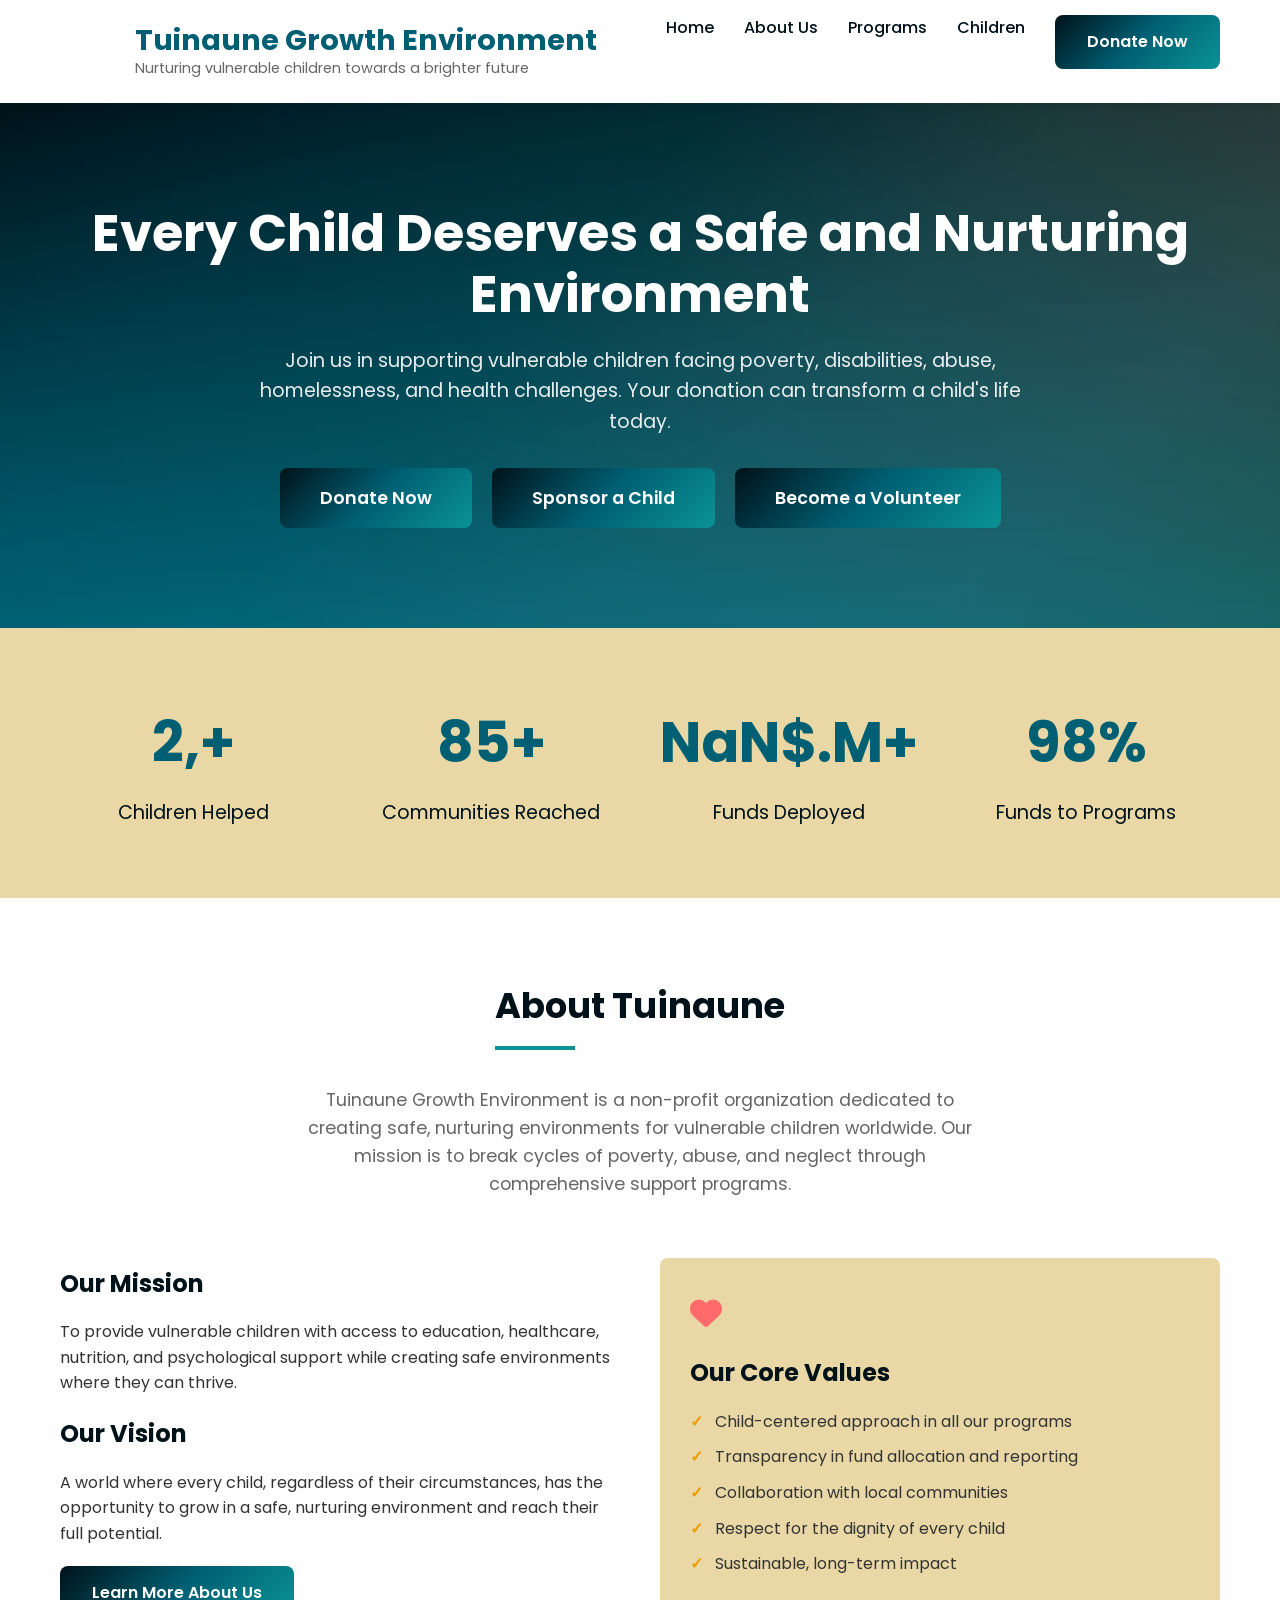
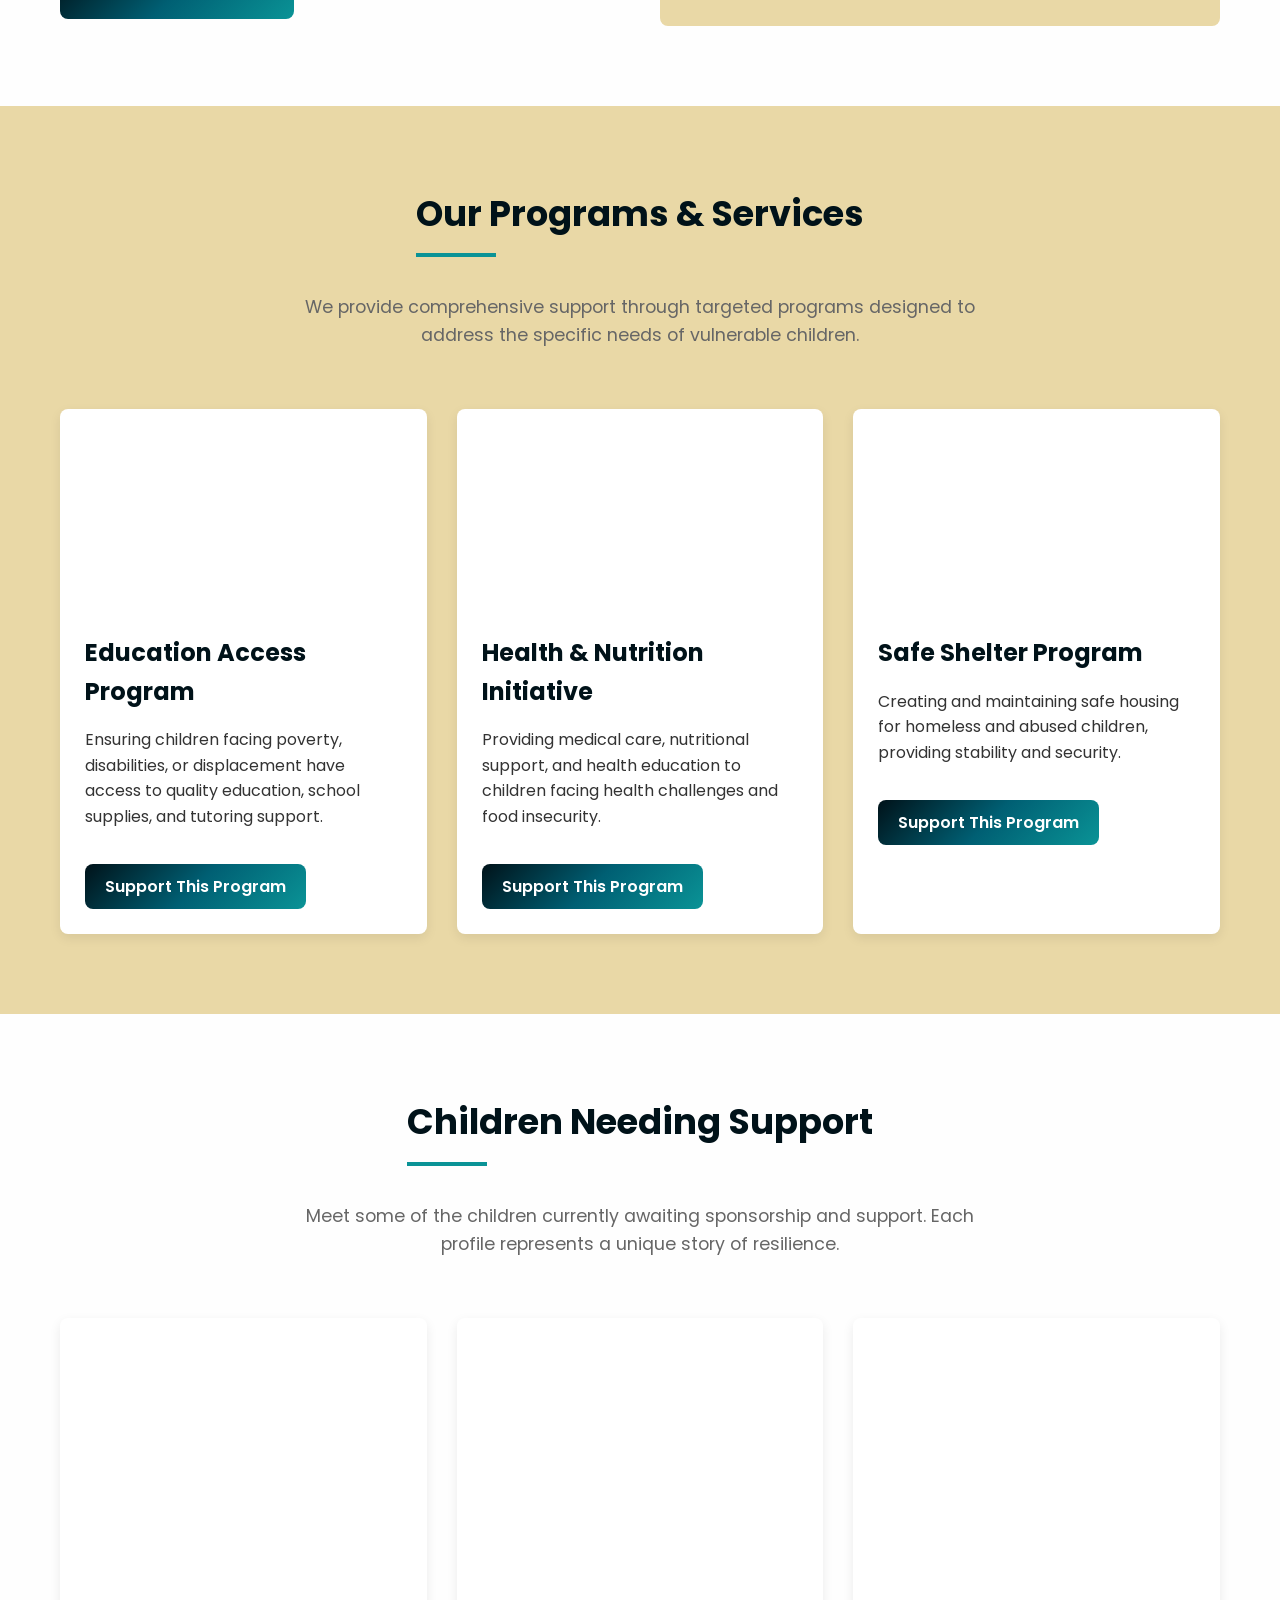
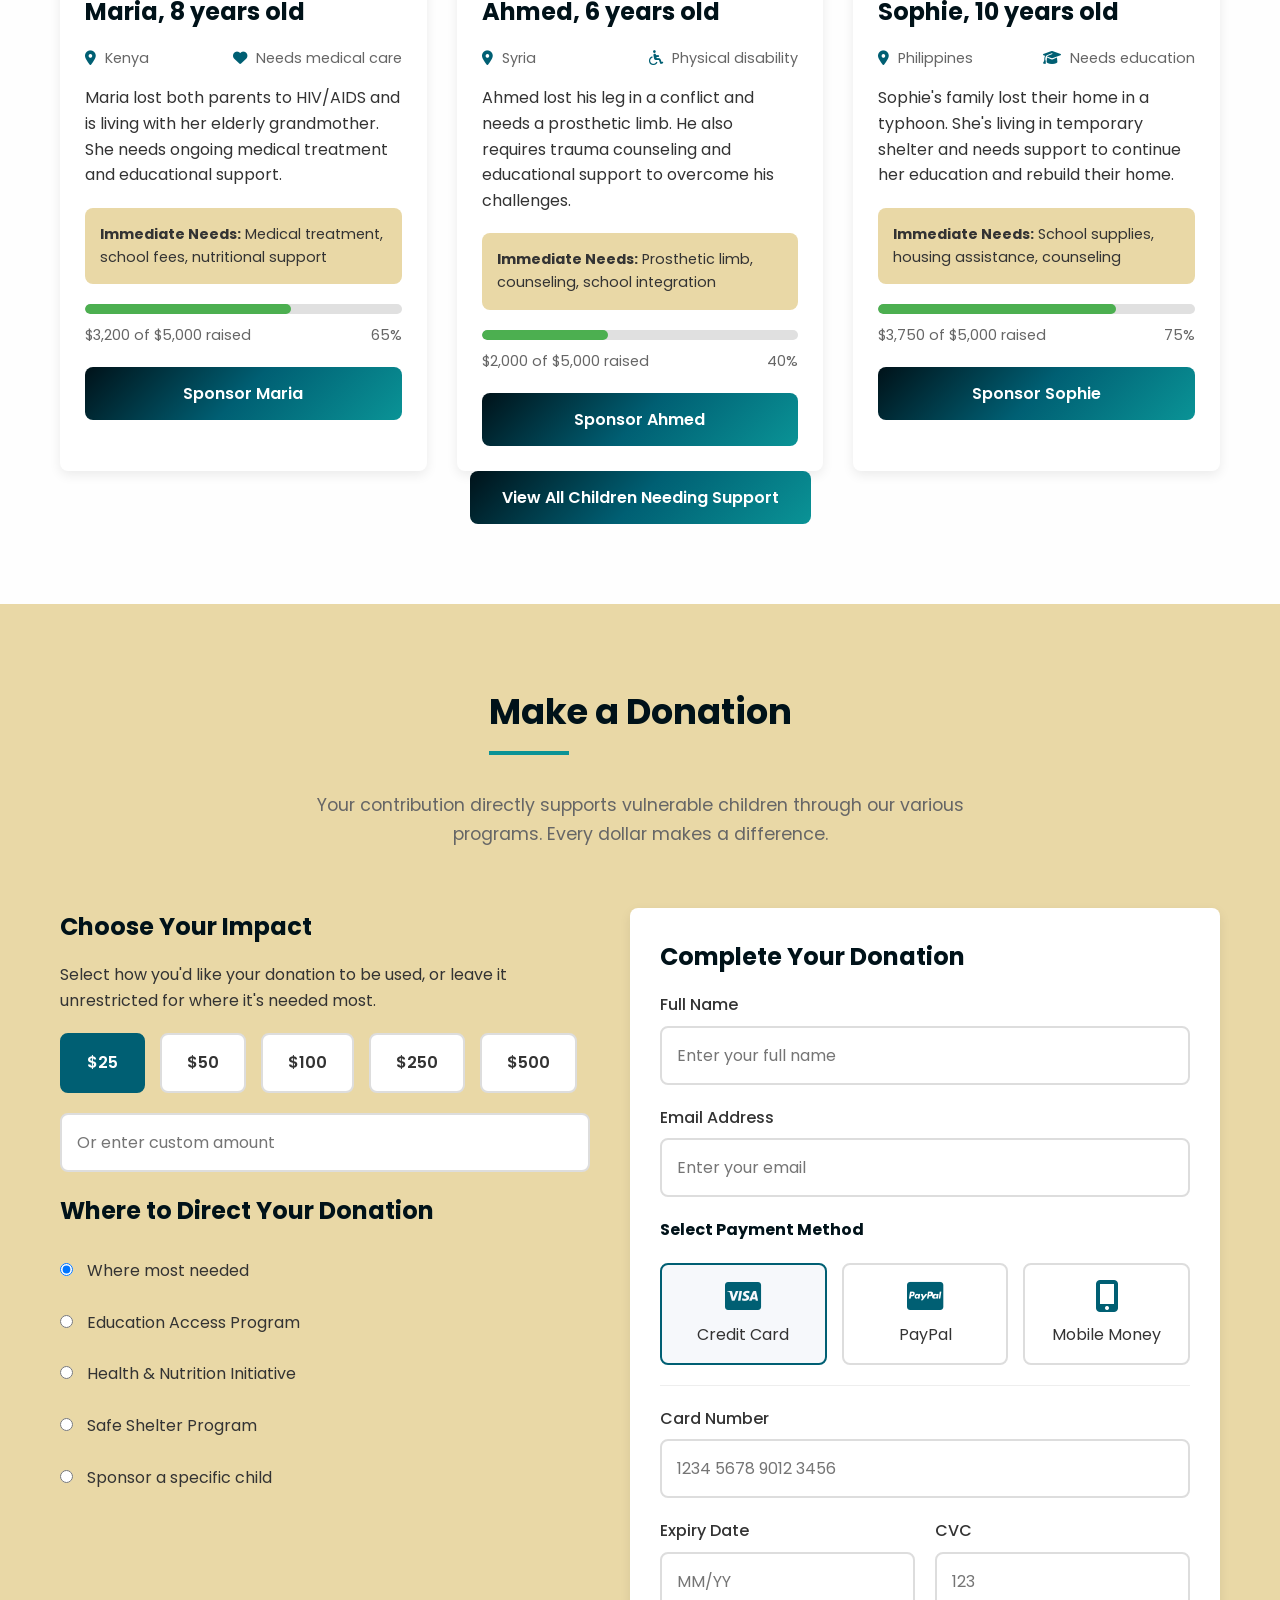
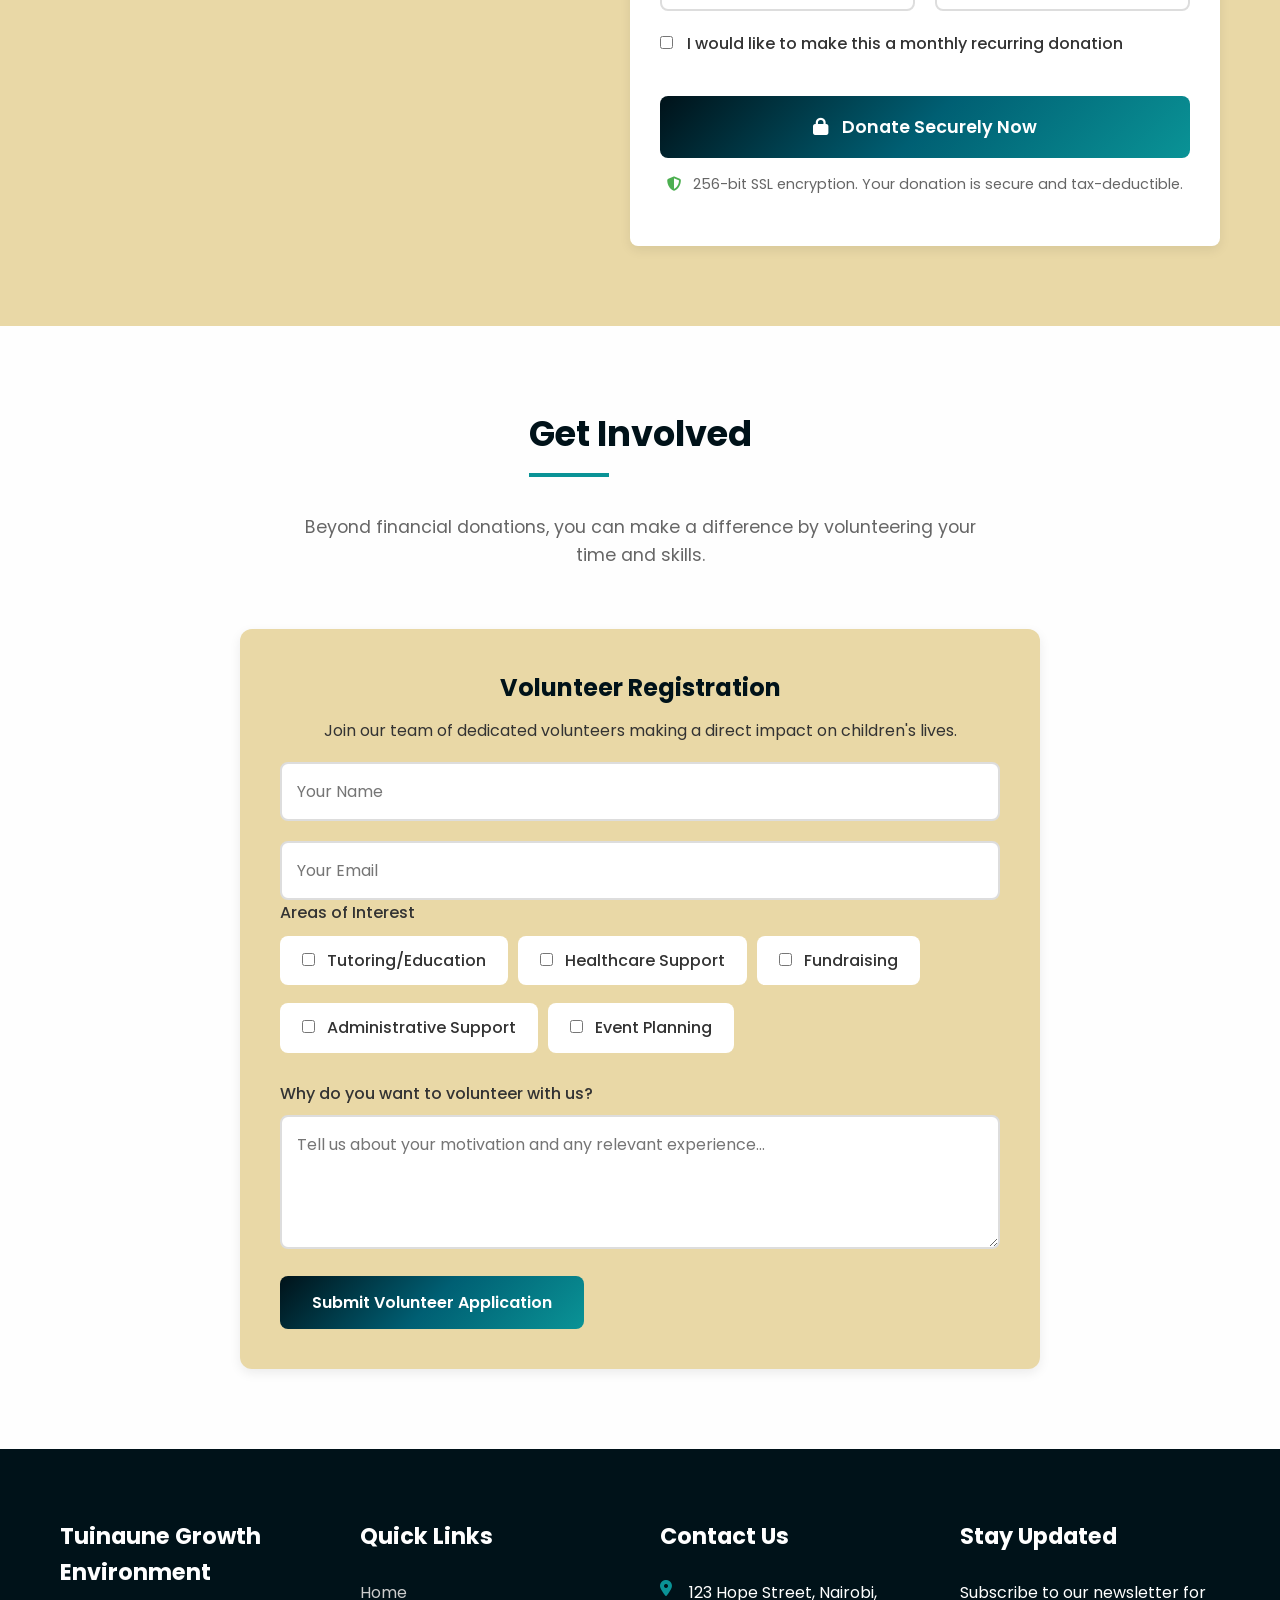
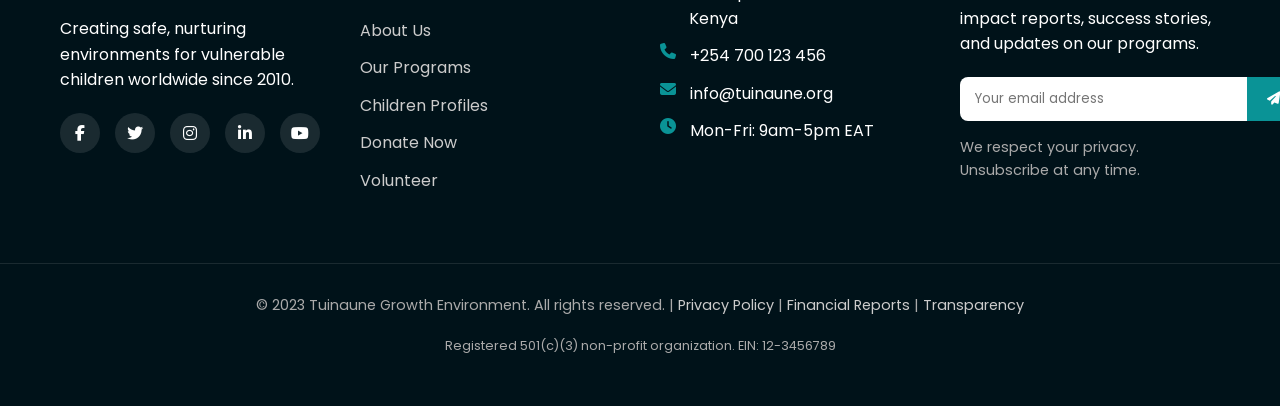
==== mother.html @ 491eb866 "initial commit" ====
<!DOCTYPE html>
<html lang="en">
<head>
    <meta charset="UTF-8">
    <meta name="viewport" content="width=device-width, initial-scale=1.0">
    <title>Tuinaune Growth Environment - Support Vulnerable Children</title>
    <link rel="stylesheet" href="https://cdnjs.cloudflare.com/ajax/libs/font-awesome/6.4.0/css/all.min.css">
    <link href="https://fonts.googleapis.com/css2?family=Poppins:wght@300;400;500;600;700&family=Comic+Neue:wght@400;700&display=swap" rel="stylesheet">
    <link rel="stylesheet" href="styles.css">
    <link rel="icon" type="image/x-icon" href="favicon.ico">
</head>
<body>
    <!-- Header -->
    <header>
        <div class="container header-container">
            <div class="logo">
                <div class="logo-img">
                    <i class="fas fa-hands-helping"></i>
                </div>
                <div class="logo-text">
                    <h1>Tuinaune Growth Environment</h1>
                    <p>Nurturing vulnerable children towards a brighter future</p>
                </div>
            </div>
            
            <button class="mobile-menu-btn" id="mobileMenuBtn" aria-label="Toggle navigation menu">
                <i class="fas fa-bars"></i>
            </button>
            
            <nav>
                <ul id="mainMenu">
                    <li><a href="#home">Home</a></li>
                    <li><a href="#about">About Us</a></li>
                    <li><a href="#programs">Programs</a></li>
                    <li><a href="#children">Children</a></li>
                    <li><a href="#donate" class="btn btn-secondary">Donate Now</a></li>
                </ul>
            </nav>
        </div>
    </header>

    <!-- Hero Section -->
    <section class="hero" id="home">
        <div class="container">
            <h1>Every Child Deserves a Safe and Nurturing Environment</h1>
            <p>Join us in supporting vulnerable children facing poverty, disabilities, abuse, homelessness, and health challenges. Your donation can transform a child's life today.</p>
            <div class="hero-btns">
                <a href="#donate" class="btn btn-secondary">Donate Now</a>
                <a href="#children" class="btn">Sponsor a Child</a>
                <a href="#volunteer" class="btn btn-accent">Become a Volunteer</a>
            </div>
        </div>
    </section>

    <!-- Stats Section -->
    <section class="stats">
        <div class="container stats-container">
            <div class="stat-item">
                <div class="stat-number">2,500+</div>
                <div class="stat-text">Children Helped</div>
            </div>
            <div class="stat-item">
                <div class="stat-number">85+</div>
                <div class="stat-text">Communities Reached</div>
            </div>
            <div class="stat-item">
                <div class="stat-number">$3.2M+</div>
                <div class="stat-text">Funds Deployed</div>
            </div>
            <div class="stat-item">
                <div class="stat-number">98%</div>
                <div class="stat-text">Funds to Programs</div>
            </div>
        </div>
    </section>

    <!-- About Us -->
    <section class="section" id="about">
        <div class="container">
            <div class="section-title">
                <h2>About Tuinaune</h2>
                <p>Tuinaune Growth Environment is a non-profit organization dedicated to creating safe, nurturing environments for vulnerable children worldwide. Our mission is to break cycles of poverty, abuse, and neglect through comprehensive support programs.</p>
            </div>
            
            <div class="about-content">
                <div class="about-text">
                    <h3>Our Mission</h3>
                    <p>To provide vulnerable children with access to education, healthcare, nutrition, and psychological support while creating safe environments where they can thrive.</p>
                    
                    <h3>Our Vision</h3>
                    <p>A world where every child, regardless of their circumstances, has the opportunity to grow in a safe, nurturing environment and reach their full potential.</p>
                    
                    <a href="about.html" class="btn">Learn More About Us</a>
                </div>
                
                <div class="about-values">
                    <div class="values-card">
                        <div class="child-icon">
                            <i class="fas fa-heart heart"></i>
                        </div>
                        <h3>Our Core Values</h3>
                        <ul>
                            <li>Child-centered approach in all our programs</li>
                            <li>Transparency in fund allocation and reporting</li>
                            <li>Collaboration with local communities</li>
                            <li>Respect for the dignity of every child</li>
                            <li>Sustainable, long-term impact</li>
                        </ul>
                    </div>
                </div>
            </div>
        </div>
    </section>

    <!-- Programs Section -->
    <section class="section" id="programs">
        <div class="container">
            <div class="section-title">
                <h2>Our Programs & Services</h2>
                <p>We provide comprehensive support through targeted programs designed to address the specific needs of vulnerable children.</p>
            </div>
            
            <div class="programs-grid">
                <div class="program-card">
                    <div class="program-img program-education"></div>
                    <div class="program-content">
                        <h3>Education Access Program</h3>
                        <p>Ensuring children facing poverty, disabilities, or displacement have access to quality education, school supplies, and tutoring support.</p>
                        <a href="programs.html#education" class="btn program-btn">Support This Program</a>
                    </div>
                </div>
                
                <div class="program-card">
                    <div class="program-img program-health"></div>
                    <div class="program-content">
                        <h3>Health & Nutrition Initiative</h3>
                        <p>Providing medical care, nutritional support, and health education to children facing health challenges and food insecurity.</p>
                        <a href="programs.html#health" class="btn program-btn">Support This Program</a>
                    </div>
                </div>
                
                <div class="program-card">
                    <div class="program-img program-shelter"></div>
                    <div class="program-content">
                        <h3>Safe Shelter Program</h3>
                        <p>Creating and maintaining safe housing for homeless and abused children, providing stability and security.</p>
                        <a href="programs.html#shelter" class="btn program-btn">Support This Program</a>
                    </div>
                </div>
            </div>
        </div>
    </section>

    <!-- Children Profiles -->
    <section class="section" id="children">
        <div class="container">
            <div class="section-title">
                <h2>Children Needing Support</h2>
                <p>Meet some of the children currently awaiting sponsorship and support. Each profile represents a unique story of resilience.</p>
            </div>
            
            <div class="profiles-container">
                <div class="profile-card">
                    <div class="profile-img profile-maria"></div>
                    <div class="profile-content">
                        <h3>Maria, 8 years old</h3>
                        <div class="profile-meta">
                            <span><i class="fas fa-map-marker-alt"></i> Kenya</span>
                            <span><i class="fas fa-heart"></i> Needs medical care</span>
                        </div>
                        <p>Maria lost both parents to HIV/AIDS and is living with her elderly grandmother. She needs ongoing medical treatment and educational support.</p>
                        
                        <div class="profile-needs">
                            <strong>Immediate Needs:</strong> Medical treatment, school fees, nutritional support
                        </div>
                        
                        <div class="progress-bar">
                            <div class="progress" style="width: 65%;"></div>
                        </div>
                        <div class="progress-info">
                            <span>$3,200 of $5,000 raised</span>
                            <span>65%</span>
                        </div>
                        
                        <button class="btn sponsor-btn" data-child="Maria">Sponsor Maria</button>
                    </div>
                </div>
                
                <div class="profile-card">
                    <div class="profile-img profile-ahmed"></div>
                    <div class="profile-content">
                        <h3>Ahmed, 6 years old</h3>
                        <div class="profile-meta">
                            <span><i class="fas fa-map-marker-alt"></i> Syria</span>
                            <span><i class="fas fa-wheelchair"></i> Physical disability</span>
                        </div>
                        <p>Ahmed lost his leg in a conflict and needs a prosthetic limb. He also requires trauma counseling and educational support to overcome his challenges.</p>
                        
                        <div class="profile-needs">
                            <strong>Immediate Needs:</strong> Prosthetic limb, counseling, school integration
                        </div>
                        
                        <div class="progress-bar">
                            <div class="progress" style="width: 40%;"></div>
                        </div>
                        <div class="progress-info">
                            <span>$2,000 of $5,000 raised</span>
                            <span>40%</span>
                        </div>
                        
                        <button class="btn sponsor-btn" data-child="Ahmed">Sponsor Ahmed</button>
                    </div>
                </div>
                
                <div class="profile-card">
                    <div class="profile-img profile-sophie"></div>
                    <div class="profile-content">
                        <h3>Sophie, 10 years old</h3>
                        <div class="profile-meta">
                            <span><i class="fas fa-map-marker-alt"></i> Philippines</span>
                            <span><i class="fas fa-graduation-cap"></i> Needs education</span>
                        </div>
                        <p>Sophie's family lost their home in a typhoon. She's living in temporary shelter and needs support to continue her education and rebuild their home.</p>
                        
                        <div class="profile-needs">
                            <strong>Immediate Needs:</strong> School supplies, housing assistance, counseling
                        </div>
                        
                        <div class="progress-bar">
                            <div class="progress" style="width: 75%;"></div>
                        </div>
                        <div class="progress-info">
                            <span>$3,750 of $5,000 raised</span>
                            <span>75%</span>
                        </div>
                        
                        <button class="btn sponsor-btn" data-child="Sophie">Sponsor Sophie</button>
                    </div>
                </div>
            </div>
            
            <div class="text-center">
                <a href="children.html" class="btn btn-secondary">View All Children Needing Support</a>
            </div>
        </div>
    </section>

    <!-- Donation Section -->
    <section class="section donation-section" id="donate">
        <div class="container">
            <div class="section-title">
                <h2>Make a Donation</h2>
                <p>Your contribution directly supports vulnerable children through our various programs. Every dollar makes a difference.</p>
            </div>
            
            <div class="donation-container">
                <div class="donation-options">
                    <h3>Choose Your Impact</h3>
                    <p>Select how you'd like your donation to be used, or leave it unrestricted for where it's needed most.</p>
                    
                    <div class="amount-options">
                        <div class="amount-option active" data-amount="25">$25</div>
                        <div class="amount-option" data-amount="50">$50</div>
                        <div class="amount-option" data-amount="100">$100</div>
                        <div class="amount-option" data-amount="250">$250</div>
                        <div class="amount-option" data-amount="500">$500</div>
                    </div>
                    
                    <input type="text" class="custom-amount" placeholder="Or enter custom amount">
                    
                    <h3>Where to Direct Your Donation</h3>
                    <div class="donation-types">
                        <label>
                            <input type="radio" name="donation-type" value="general" checked> Where most needed
                        </label>
                        <label>
                            <input type="radio" name="donation-type" value="education"> Education Access Program
                        </label>
                        <label>
                            <input type="radio" name="donation-type" value="health"> Health & Nutrition Initiative
                        </label>
                        <label>
                            <input type="radio" name="donation-type" value="shelter"> Safe Shelter Program
                        </label>
                        <label>
                            <input type="radio" name="donation-type" value="sponsor"> Sponsor a specific child
                        </label>
                    </div>
                </div>
                
                <div class="donation-form">
                    <h3>Complete Your Donation</h3>
                    
                    <div class="form-group">
                        <label for="fullname">Full Name</label>
                        <input type="text" id="fullname" class="form-control" placeholder="Enter your full name">
                    </div>
                    
                    <div class="form-group">
                        <label for="email">Email Address</label>
                        <input type="email" id="email" class="form-control" placeholder="Enter your email">
                    </div>
                    
                    <h4>Select Payment Method</h4>
                    <div class="payment-methods">
                        <div class="payment-method active" data-method="credit">
                            <i class="fab fa-cc-visa payment-icon"></i>
                            <div>Credit Card</div>
                        </div>
                        <div class="payment-method" data-method="paypal">
                            <i class="fab fa-cc-paypal payment-icon"></i>
                            <div>PayPal</div>
                        </div>
                        <div class="payment-method" data-method="mobile">
                            <i class="fas fa-mobile-alt payment-icon"></i>
                            <div>Mobile Money</div>
                        </div>
                    </div>
                    
                    <div class="payment-details credit-details">
                        <div class="form-group">
                            <label for="cardnumber">Card Number</label>
                            <input type="text" id="cardnumber" class="form-control" placeholder="1234 5678 9012 3456">
                        </div>
                        
                        <div class="form-row">
                            <div class="form-group">
                                <label for="expiry">Expiry Date</label>
                                <input type="text" id="expiry" class="form-control" placeholder="MM/YY">
                            </div>
                            <div class="form-group">
                                <label for="cvc">CVC</label>
                                <input type="text" id="cvc" class="form-control" placeholder="123">
                            </div>
                        </div>
                    </div>
                    
                    <div class="form-group">
                        <label class="checkbox-label">
                            <input type="checkbox" id="recurring"> I would like to make this a monthly recurring donation
                        </label>
                    </div>
                    
                    <button class="btn donate-btn" id="donateButton">
                        <i class="fas fa-lock"></i> Donate Securely Now
                    </button>
                    
                    <p class="security-note">
                        <i class="fas fa-shield-alt"></i> 256-bit SSL encryption. Your donation is secure and tax-deductible.
                    </p>
                </div>
            </div>
        </div>
    </section>

    <!-- Volunteer Section -->
    <section class="section" id="volunteer">
        <div class="container">
            <div class="section-title">
                <h2>Get Involved</h2>
                <p>Beyond financial donations, you can make a difference by volunteering your time and skills.</p>
            </div>
            
            <div class="volunteer-form-container">
                <h3>Volunteer Registration</h3>
                <p class="text-center">Join our team of dedicated volunteers making a direct impact on children's lives.</p>
                
                <form id="volunteerForm">
                    <div class="form-row">
                        <input type="text" class="form-control" placeholder="Your Name" id="volunteerName" required>
                        <input type="email" class="form-control" placeholder="Your Email" id="volunteerEmail" required>
                    </div>
                    
                    <div class="form-group">
                        <label>Areas of Interest</label>
                        <div class="interest-options">
                            <label class="interest-option">
                                <input type="checkbox" value="tutoring"> Tutoring/Education
                            </label>
                            <label class="interest-option">
                                <input type="checkbox" value="healthcare"> Healthcare Support
                            </label>
                            <label class="interest-option">
                                <input type="checkbox" value="fundraising"> Fundraising
                            </label>
                            <label class="interest-option">
                                <input type="checkbox" value="admin"> Administrative Support
                            </label>
                            <label class="interest-option">
                                <input type="checkbox" value="events"> Event Planning
                            </label>
                        </div>
                    </div>
                    
                    <div class="form-group">
                        <label for="volunteerMessage">Why do you want to volunteer with us?</label>
                        <textarea id="volunteerMessage" class="form-control" rows="4" placeholder="Tell us about your motivation and any relevant experience..."></textarea>
                    </div>
                    
                    <button type="submit" class="btn btn-secondary">Submit Volunteer Application</button>
                </form>
            </div>
        </div>
    </section>

    <!-- Footer -->
    <footer>
        <div class="container footer-container">
            <div class="footer-column">
                <h3>Tuinaune Growth Environment</h3>
                <p>Creating safe, nurturing environments for vulnerable children worldwide since 2010.</p>
                <div class="social-links">
                    <a href="#" aria-label="Facebook"><i class="fab fa-facebook-f"></i></a>
                    <a href="#" aria-label="Twitter"><i class="fab fa-twitter"></i></a>
                    <a href="#" aria-label="Instagram"><i class="fab fa-instagram"></i></a>
                    <a href="#" aria-label="LinkedIn"><i class="fab fa-linkedin-in"></i></a>
                    <a href="#" aria-label="YouTube"><i class="fab fa-youtube"></i></a>
                </div>
            </div>
            
            <div class="footer-column">
                <h3>Quick Links</h3>
                <ul class="footer-links">
                    <li><a href="#home">Home</a></li>
                    <li><a href="#about">About Us</a></li>
                    <li><a href="#programs">Our Programs</a></li>
                    <li><a href="#children">Children Profiles</a></li>
                    <li><a href="#donate">Donate Now</a></li>
                    <li><a href="#volunteer">Volunteer</a></li>
                </ul>
            </div>
            
            <div class="footer-column">
                <h3>Contact Us</h3>
                <ul class="footer-links">
                    <li><i class="fas fa-map-marker-alt"></i> 123 Hope Street, Nairobi, Kenya</li>
                    <li><i class="fas fa-phone"></i> +254 700 123 456</li>
                    <li><i class="fas fa-envelope"></i> info@tuinaune.org</li>
                    <li><i class="fas fa-clock"></i> Mon-Fri: 9am-5pm EAT</li>
                </ul>
            </div>
            
            <div class="footer-column">
                <h3>Stay Updated</h3>
                <p>Subscribe to our newsletter for impact reports, success stories, and updates on our programs.</p>
                <form class="newsletter-form" id="newsletterForm">
                    <input type="email" placeholder="Your email address" required>
                    <button type="submit" aria-label="Subscribe to newsletter">
                        <i class="fas fa-paper-plane"></i>
                    </button>
                </form>
                <p class="privacy-note">We respect your privacy. Unsubscribe at any time.</p>
            </div>
        </div>
        
        <div class="copyright">
            <p>&copy; 2023 Tuinaune Growth Environment. All rights reserved. | <a href="privacy.html">Privacy Policy</a> | <a href="financial.html">Financial Reports</a> | <a href="transparency.html">Transparency</a></p>
            <p class="registration">Registered 501(c)(3) non-profit organization. EIN: 12-3456789</p>
        </div>
    </footer>

    <!-- Modal for donation confirmation -->
    <div class="modal" id="donationModal">
        <div class="modal-content">
            <span class="close-modal">&times;</span>
            <div class="modal-header">
                <i class="fas fa-check-circle success-icon"></i>
                <h3>Thank You for Your Donation!</h3>
            </div>
            <div class="modal-body">
                <p>Your generous contribution will help transform a child's life. A confirmation email has been sent to <span id="donorEmail"></span>.</p>
                <p>Your donation reference number is: <strong>TGE-<span id="referenceNumber"></span></strong></p>
                <p>You can track the impact of your donation in your donor dashboard.</p>
            </div>
            <div class="modal-footer">
                <button class="btn btn-secondary" id="closeModalBtn">Close</button>
            </div>
        </div>
    </div>

    <script src="script.js"></script>
</body>
</html>
---- styles.css ----
/* Tuinaune Growth Environment - Main Stylesheet */

:root {
    --primary: #005f73;
    --secondary: #0a9396;
    --accent: #ee9b00;
    --light: #e9d8a6;
    --dark: #001219;
    --success: #4CAF50;
    --danger: #e74c3c;
    --warning: #ffc107;
    --info: #17a2b8;
    --shadow: 0 4px 12px rgba(0, 0, 0, 0.08);
    --shadow-lg: 0 10px 30px rgba(0, 0, 0, 0.12);
    --radius: 8px;
    --radius-sm: 4px;
    --radius-lg: 12px;
    --transition: all 0.3s ease;
    --gradient-ocean: linear-gradient(135deg, #001219, #005f73, #0a9396, #94d2bd, #e9d8a6, #ee9b00);
    --gradient-sunset: linear-gradient(135deg, #e9d8a6, #94d2bd, #0a9396, #005f73, #001219);
    --gradient-warm: linear-gradient(135deg, #ee9b00, #e9d8a6);
    --gradient-cool: linear-gradient(135deg, #001219, #005f73, #0a9396);
}

/* Reset and Base Styles */
* {
    margin: 0;
    padding: 0;
    box-sizing: border-box;
}

html {
    scroll-behavior: smooth;
}

body {
    font-family: 'Poppins', sans-serif;
    line-height: 1.6;
    color: #333;
    background-color: #fefefe;
    overflow-x: hidden;
}

h1,
h2,
h3,
h4,
h5,
h6 {
    font-weight: 700;
    color: var(--dark);
    margin-bottom: 1rem;
}

h1 {
    font-size: 2.8rem;
    line-height: 1.2;
}

h2 {
    font-size: 2.2rem;
    position: relative;
    padding-bottom: 15px;
}

h2:after {
    content: '';
    position: absolute;
    bottom: 0;
    left: 0;
    width: 80px;
    height: 4px;
    background-color: var(--secondary);
}

h3 {
    font-size: 1.5rem;
}

p {
    margin-bottom: 1.2rem;
}

a {
    text-decoration: none;
    color: var(--primary);
    transition: var(--transition);
}

a:hover {
    color: var(--secondary);
}

img {
    max-width: 100%;
    height: auto;
}

ul,
ol {
    list-style-position: inside;
    margin-bottom: 1.2rem;
}

/* Utility Classes */
.container {
    width: 100%;
    max-width: 1200px;
    margin: 0 auto;
    padding: 0 20px;
}

.text-center {
    text-align: center;
}

.text-right {
    text-align: right;
}

.sr-only {
    position: absolute;
    width: 1px;
    height: 1px;
    padding: 0;
    margin: -1px;
    overflow: hidden;
    clip: rect(0, 0, 0, 0);
    white-space: nowrap;
    border: 0;
}

/* Button Styles */
.btn {
    display: inline-block;
    padding: 14px 32px;
    background: var(--gradient-cool);
    color: white;
    border: none;
    border-radius: var(--radius);
    font-weight: 600;
    font-size: 1rem;
    cursor: pointer;
    transition: var(--transition);
    text-align: center;
    font-family: 'Poppins', sans-serif;
}

.btn:hover {
    background: var(--gradient-warm);
    color: white;
    transform: translateY(-3px);
    box-shadow: var(--shadow);
}

.btn:active {
    transform: translateY(-1px);
}

.btn-secondary {
    background-color: var(--secondary);
}

.btn-secondary:hover {
    background-color: var(--primary);
}

.btn-accent {
    background-color: var(--accent);
}

.btn-accent:hover {
    background-color: var(--secondary);
}

.btn-outline {
    background-color: transparent;
    border: 2px solid var(--primary);
    color: var(--primary);
}

.btn-outline:hover {
    background-color: var(--primary);
    color: white;
}

/* Header */
header {
    background-color: white;
    box-shadow: 0 2px 10px rgba(0, 0, 0, 0.1);
    position: sticky;
    top: 0;
    z-index: 1000;
}

.header-container {
    display: flex;
    justify-content: space-between;
    align-items: center;
    padding: 15px 20px;
}

.logo {
    display: flex;
    align-items: center;
    gap: 15px;
}

.logo-img {
    width: 60px;
    height: 60px;
    background: var(--gradient-dark-green);
    border-radius: 50%;
    display: flex;
    align-items: center;
    justify-content: center;
    color: white;
    font-size: 1.8rem;
}

.logo-text h1 {
    font-size: 1.8rem;
    margin-bottom: 0;
    color: var(--primary);
}

.logo-text p {
    font-size: 0.9rem;
    color: #666;
    margin-bottom: 0;
}

/* Navigation */
nav ul {
    display: flex;
    list-style: none;
}

nav ul li {
    margin-left: 30px;
}

nav ul li a {
    font-weight: 500;
    color: var(--dark);
    position: relative;
}

nav ul li a:hover:after {
    width: 100%;
}

nav ul li a:after {
    content: '';
    position: absolute;
    bottom: -5px;
    left: 0;
    width: 0;
    height: 3px;
    background-color: var(--secondary);
    transition: width 0.3s ease;
}

.mobile-menu-btn {
    display: none;
    background: none;
    border: none;
    font-size: 1.5rem;
    color: var(--primary);
    cursor: pointer;
    padding: 5px;
    border-radius: var(--radius-sm);
}

.mobile-menu-btn:hover {
    background-color: var(--light);
}

/* Hero Section */
.hero {
    background: linear-gradient(rgba(0, 18, 25, 0.8), rgba(0, 95, 115, 0.9)), var(--gradient-ocean), url('https://images.unsplash.com/photo-1488521787991-ed7bbaae773c?ixlib=rb-4.0.3&auto=format&fit=crop&w=1350&q=80');
    background-size: cover;
    background-position: center;
    color: white;
    padding: 100px 0;
    text-align: center;
}

.hero h1 {
    color: white;
    font-size: 3.2rem;
    margin-bottom: 20px;
}

.hero p {
    font-size: 1.2rem;
    max-width: 800px;
    margin: 0 auto 30px;
    opacity: 0.9;
}

.hero-btns {
    display: flex;
    gap: 20px;
    justify-content: center;
    flex-wrap: wrap;
}

.hero .btn {
    padding: 16px 40px;
    font-size: 1.1rem;
}

/* Stats Section */
.stats {
    background-color: var(--light);
    padding: 70px 0;
    text-align: center;
}

.stats-container {
    display: flex;
    justify-content: space-around;
    flex-wrap: wrap;
    gap: 30px;
}

.stat-item {
    flex: 1;
    min-width: 200px;
}

.stat-number {
    font-size: 3.5rem;
    font-weight: 700;
    color: var(--primary);
    margin-bottom: 10px;
}

.stat-text {
    font-size: 1.2rem;
    color: var(--dark);
}

/* Section Styling */
.section {
    padding: 80px 0;
}

.section-title {
    text-align: center;
    margin-bottom: 60px;
}

.section-title h2 {
    display: inline-block;
}

.section-title.center h2:after {
    left: 50%;
    transform: translateX(-50%);
}

.section-title p {
    max-width: 700px;
    margin: 20px auto 0;
    font-size: 1.1rem;
    color: #666;
}

/* About Section */
.about-content {
    display: flex;
    flex-wrap: wrap;
    gap: 40px;
    align-items: center;
}

.about-text {
    flex: 1;
    min-width: 300px;
}

.about-values {
    flex: 1;
    min-width: 300px;
}

.values-card {
    background-color: var(--light);
    padding: 30px;
    border-radius: var(--radius);
}

.values-card ul {
    list-style: none;
}

.values-card li {
    margin-bottom: 10px;
    padding-left: 25px;
    position: relative;
}

.values-card li:before {
    content: '✓';
    position: absolute;
    left: 0;
    color: var(--accent);
    font-weight: bold;
}

/* Programs Section */
#programs {
    background-color: var(--light);
}

.programs-grid {
    display: grid;
    grid-template-columns: repeat(auto-fill, minmax(350px, 1fr));
    gap: 30px;
}

.program-card {
    background-color: white;
    border-radius: var(--radius);
    overflow: hidden;
    box-shadow: var(--shadow);
    transition: var(--transition);
}

.program-card:hover {
    transform: translateY(-10px);
    box-shadow: var(--shadow-lg);
}

.program-img {
    height: 200px;
    background-size: cover;
    background-position: center;
}

.program-education {
    background-image: url('https://images.unsplash.com/photo-1516627145497-ae0c1c6f3d1b?ixlib=rb-4.0.3&auto=format&fit=crop&w=1350&q=80');
}

.program-health {
    background-image: url('https://images.unsplash.com/photo-1579684385127-1ef15d508118?ixlib=rb-4.0.3&auto=format&fit=crop&w=1350&q=80');
}

.program-shelter {
    background-image: url('https://images.unsplash.com/photo-1531844251246-9a1bfaae09fc?ixlib=rb-4.0.3&auto=format&fit=crop&w=1350&q=80');
}

.program-content {
    padding: 25px;
}

.program-btn {
    margin-top: 15px;
    padding: 10px 20px;
}

/* Children Profiles */
.profiles-container {
    display: grid;
    grid-template-columns: repeat(auto-fill, minmax(300px, 1fr));
    gap: 30px;
}

.profile-card {
    background-color: white;
    border-radius: var(--radius);
    overflow: hidden;
    box-shadow: var(--shadow);
    transition: var(--transition);
}

.profile-card:hover {
    transform: translateY(-5px);
    box-shadow: var(--shadow-lg);
}

.profile-img {
    height: 250px;
    background-size: cover;
    background-position: center;
}

.profile-maria {
    background-image: url('https://images.unsplash.com/photo-1548690596-f1722c190938?ixlib=rb-4.0.3&auto=format&fit=crop&w=1350&q=80');
}

.profile-ahmed {
    background-image: url('https://images.unsplash.com/photo-1503454537195-1dcabb73ffb9?ixlib=rb-4.0.3&auto=format&fit=crop&w=1350&q=80');
}

.profile-sophie {
    background-image: url('https://images.unsplash.com/photo-1511988617509-a57c8a288659?ixlib=rb-4.0.3&auto=format&fit=crop&w=1350&q=80');
}

.profile-content {
    padding: 25px;
}

.profile-meta {
    display: flex;
    justify-content: space-between;
    margin-bottom: 15px;
    font-size: 0.9rem;
    color: #666;
}

.profile-meta i {
    margin-right: 5px;
    color: var(--primary);
}

.profile-needs {
    background-color: var(--light);
    padding: 15px;
    border-radius: var(--radius);
    margin: 20px 0;
    font-size: 0.9rem;
}

.progress-bar {
    height: 10px;
    background-color: #e0e0e0;
    border-radius: 5px;
    margin-top: 10px;
    overflow: hidden;
}

.progress {
    height: 100%;
    background-color: var(--success);
    border-radius: 5px;
    transition: width 0.5s ease;
}

.progress-info {
    display: flex;
    justify-content: space-between;
    margin-top: 10px;
    font-size: 0.9rem;
    color: #666;
}

.sponsor-btn {
    width: 100%;
    margin-top: 20px;
}

/* Donation Section */
.donation-section {
    background-color: var(--light);
}

.donation-container {
    display: flex;
    flex-wrap: wrap;
    gap: 40px;
    align-items: flex-start;
}

.donation-options {
    flex: 1;
    min-width: 300px;
}

.donation-form {
    flex: 1;
    min-width: 300px;
    background-color: white;
    padding: 30px;
    border-radius: var(--radius);
    box-shadow: var(--shadow);
}

.amount-options {
    display: flex;
    flex-wrap: wrap;
    gap: 15px;
    margin: 20px 0;
}

.amount-option {
    padding: 15px 25px;
    background-color: white;
    border: 2px solid #ddd;
    border-radius: var(--radius);
    font-weight: 600;
    cursor: pointer;
    transition: var(--transition);
    user-select: none;
}

.amount-option:hover {
    border-color: var(--primary);
}

.amount-option.active {
    border-color: var(--primary);
    background-color: var(--primary);
    color: white;
}

.custom-amount {
    width: 100%;
    padding: 15px;
    border: 2px solid #ddd;
    border-radius: var(--radius);
    font-size: 1rem;
    margin-bottom: 20px;
    font-family: 'Poppins', sans-serif;
}

.donation-types {
    margin-top: 20px;
}

.donation-types label {
    display: block;
    margin-bottom: 10px;
    cursor: pointer;
    padding: 8px 0;
}

.donation-types input {
    margin-right: 10px;
}

.payment-methods {
    display: flex;
    gap: 15px;
    margin: 20px 0;
}

.payment-method {
    flex: 1;
    padding: 15px;
    text-align: center;
    border: 2px solid #ddd;
    border-radius: var(--radius);
    cursor: pointer;
    transition: var(--transition);
    user-select: none;
}

.payment-method:hover {
    border-color: var(--primary);
}

.payment-method.active {
    border-color: var(--primary);
    background-color: rgba(74, 111, 165, 0.05);
}

.payment-icon {
    font-size: 2rem;
    margin-bottom: 10px;
    color: var(--primary);
}

.payment-details {
    margin-top: 20px;
    padding-top: 20px;
    border-top: 1px solid #eee;
}

/* Form Styles */
.form-group {
    margin-bottom: 20px;
}

.form-row {
    display: flex;
    flex-wrap: wrap;
    gap: 20px;
}

.form-row .form-group {
    flex: 1;
    min-width: 200px;
}

.form-group label {
    display: block;
    margin-bottom: 8px;
    font-weight: 500;
}

.form-control {
    width: 100%;
    padding: 15px;
    border: 2px solid #ddd;
    border-radius: var(--radius);
    font-size: 1rem;
    transition: var(--transition);
    font-family: 'Poppins', sans-serif;
}

.form-control:focus {
    border-color: var(--primary);
    outline: none;
    box-shadow: 0 0 0 3px rgba(74, 111, 165, 0.1);
}

.checkbox-label {
    display: flex;
    align-items: center;
    cursor: pointer;
}

.checkbox-label input {
    margin-right: 10px;
}

.donate-btn {
    width: 100%;
    padding: 18px;
    font-size: 1.1rem;
    margin-top: 20px;
}

.donate-btn i {
    margin-right: 10px;
}

.security-note {
    text-align: center;
    margin-top: 15px;
    font-size: 0.9rem;
    color: #666;
}

.security-note i {
    margin-right: 8px;
    color: var(--success);
}

/* Volunteer Section */
.volunteer-form-container {
    max-width: 800px;
    margin: 0 auto;
    background-color: var(--light);
    padding: 40px;
    border-radius: var(--radius-lg);
    box-shadow: var(--shadow);
}

.volunteer-form-container h3 {
    text-align: center;
    margin-bottom: 10px;
}

.interest-options {
    display: flex;
    flex-wrap: wrap;
    gap: 10px;
    margin-top: 10px;
}

.interest-option {
    display: inline-block;
    padding: 10px 20px;
    background-color: white;
    border-radius: var(--radius);
    cursor: pointer;
    transition: var(--transition);
    border: 2px solid transparent;
}

.interest-option:hover {
    border-color: var(--primary);
}

.interest-option input {
    margin-right: 8px;
}

/* Footer */
footer {
    background-color: var(--dark);
    color: white;
    padding: 70px 0 30px;
}

.footer-container {
    display: grid;
    grid-template-columns: repeat(auto-fit, minmax(250px, 1fr));
    gap: 40px;
    margin-bottom: 50px;
}

.footer-column h3 {
    color: white;
    margin-bottom: 25px;
    font-size: 1.4rem;
}

.footer-links {
    list-style: none;
}

.footer-links li {
    margin-bottom: 12px;
    display: flex;
    align-items: flex-start;
}

.footer-links a {
    color: #ccc;
}

.footer-links a:hover {
    color: white;
    padding-left: 5px;
}

.footer-links i {
    margin-right: 10px;
    width: 20px;
    color: var(--secondary);
}

.social-links {
    display: flex;
    gap: 15px;
    margin-top: 20px;
}

.social-links a {
    display: inline-flex;
    align-items: center;
    justify-content: center;
    width: 40px;
    height: 40px;
    background-color: rgba(255, 255, 255, 0.1);
    border-radius: 50%;
    color: white;
    transition: var(--transition);
}

.social-links a:hover {
    background-color: var(--secondary);
    transform: translateY(-5px);
}

.newsletter-form {
    display: flex;
    margin-top: 20px;
}

.newsletter-form input {
    flex: 1;
    padding: 12px 15px;
    border: none;
    border-radius: var(--radius) 0 0 var(--radius);
    font-family: 'Poppins', sans-serif;
}

.newsletter-form button {
    background-color: var(--secondary);
    color: white;
    border: none;
    padding: 0 20px;
    border-radius: 0 var(--radius) var(--radius) 0;
    cursor: pointer;
    transition: var(--transition);
}

.newsletter-form button:hover {
    background: var(--gradient-cool);
}

.privacy-note {
    font-size: 0.9rem;
    margin-top: 15px;
    color: #aaa;
}

.copyright {
    text-align: center;
    padding-top: 30px;
    border-top: 1px solid rgba(255, 255, 255, 0.1);
    color: #aaa;
    font-size: 0.9rem;
}

.copyright a {
    color: #ccc;
}

.copyright a:hover {
    color: white;
}

.registration {
    margin-top: 10px;
    font-size: 0.8rem;
}

/* Modal Styles */
.modal {
    display: none;
    position: fixed;
    z-index: 2000;
    left: 0;
    top: 0;
    width: 100%;
    height: 100%;
    background-color: rgba(0, 0, 0, 0.5);
    animation: fadeIn 0.3s ease;
}

@keyframes fadeIn {
    from {
        opacity: 0;
    }

    to {
        opacity: 1;
    }
}

.modal-content {
    background-color: white;
    margin: 10% auto;
    padding: 0;
    width: 90%;
    max-width: 500px;
    border-radius: var(--radius-lg);
    box-shadow: var(--shadow-lg);
    animation: slideIn 0.3s ease;
    overflow: hidden;
}

@keyframes slideIn {
    from {
        transform: translateY(-50px);
        opacity: 0;
    }

    to {
        transform: translateY(0);
        opacity: 1;
    }
}

.close-modal {
    position: absolute;
    top: 15px;
    right: 20px;
    font-size: 1.5rem;
    color: #aaa;
    cursor: pointer;
    background: none;
    border: none;
    padding: 5px;
}

.close-modal:hover {
    color: var(--dark);
}

.modal-header {
    background-color: var(--light);
    padding: 30px;
    text-align: center;
}

.success-icon {
    font-size: 4rem;
    color: var(--success);
    margin-bottom: 20px;
}

.modal-body {
    padding: 30px;
}

.modal-footer {
    padding: 20px 30px;
    background-color: var(--light);
    text-align: right;
}

/* Child-friendly elements */
.child-icon {
    color: var(--secondary);
    font-size: 2rem;
    margin-bottom: 15px;
}

.heart {
    color: #ff6b6b;
    animation: pulse 2s infinite;
}

@keyframes pulse {
    0% {
        transform: scale(1);
    }

    50% {
        transform: scale(1.1);
    }

    100% {
        transform: scale(1);
    }
}

/* Accessibility */
.focus-visible:focus {
    outline: 3px solid var(--secondary);
    outline-offset: 3px;
}

/* Responsive Design */
@media (max-width: 1200px) {
    .container {
        max-width: 960px;
    }
}

@media (max-width: 992px) {
    h1 {
        font-size: 2.4rem;
    }

    h2 {
        font-size: 2rem;
    }

    .hero {
        padding: 80px 0;
    }

    .hero h1 {
        font-size: 2.8rem;
    }

    .section {
        padding: 60px 0;
    }
}

@media (max-width: 768px) {
    .header-container {
        padding: 15px;
    }

    nav ul {
        display: none;
        position: absolute;
        top: 100%;
        left: 0;
        width: 100%;
        background-color: white;
        flex-direction: column;
        padding: 20px;
        box-shadow: 0 10px 20px rgba(0, 0, 0, 0.1);
        z-index: 1001;
    }

    nav ul.active {
        display: flex;
    }

    nav ul li {
        margin: 10px 0;
    }

    .mobile-menu-btn {
        display: block;
    }

    .hero h1 {
        font-size: 2.2rem;
    }

    .hero p {
        font-size: 1rem;
    }

    .hero-btns {
        flex-direction: column;
        align-items: center;
    }

    .section-title {
        margin-bottom: 40px;
    }

    .programs-grid,
    .profiles-container {
        grid-template-columns: 1fr;
    }

    .donation-container {
        flex-direction: column;
    }

    .modal-content {
        width: 95%;
        margin: 5% auto;
    }
}

@media (max-width: 576px) {
    .container {
        padding: 0 15px;
    }

    h1 {
        font-size: 2rem;
    }

    h2 {
        font-size: 1.8rem;
    }

    .hero {
        padding: 60px 0;
    }

    .hero h1 {
        font-size: 1.8rem;
    }

    .stat-number {
        font-size: 2.8rem;
    }

    .amount-options {
        justify-content: center;
    }

    .payment-methods {
        flex-direction: column;
    }

    .volunteer-form-container {
        padding: 25px;
    }

    .interest-options {
        flex-direction: column;
    }
}
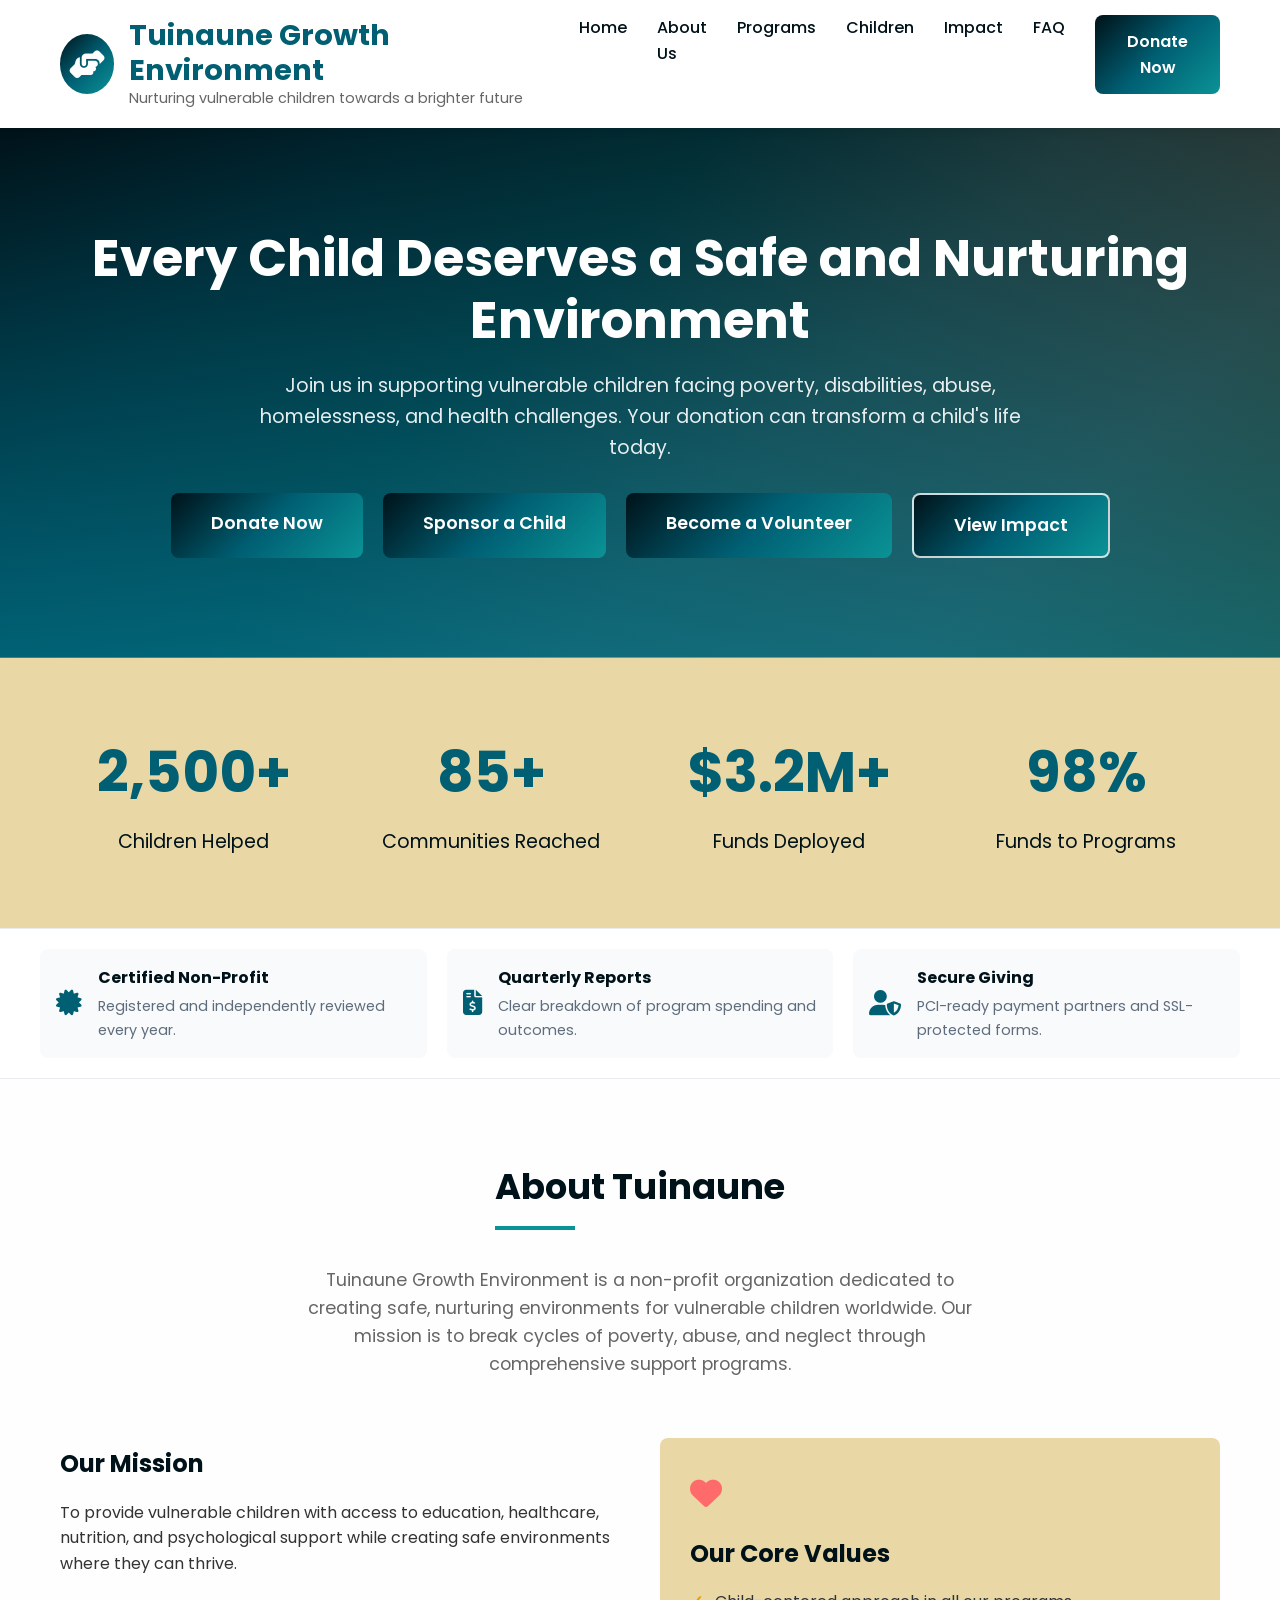
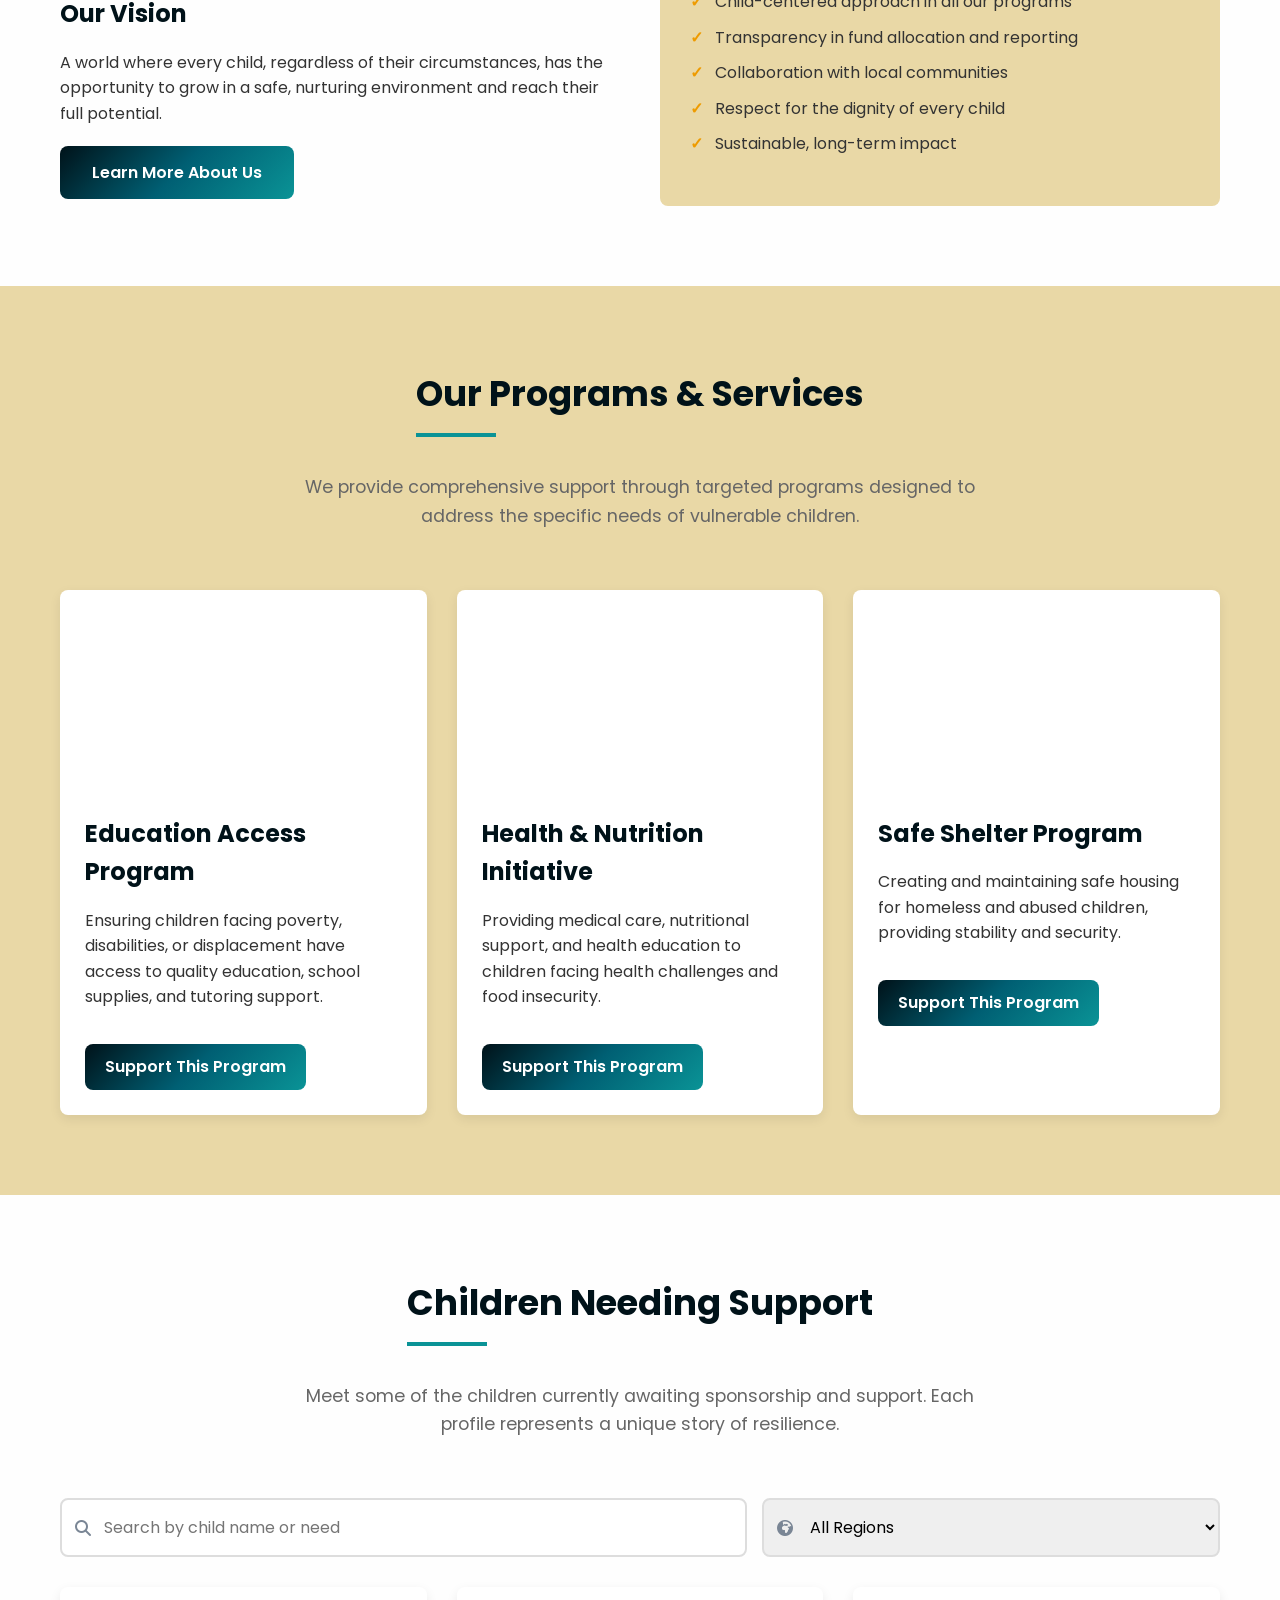
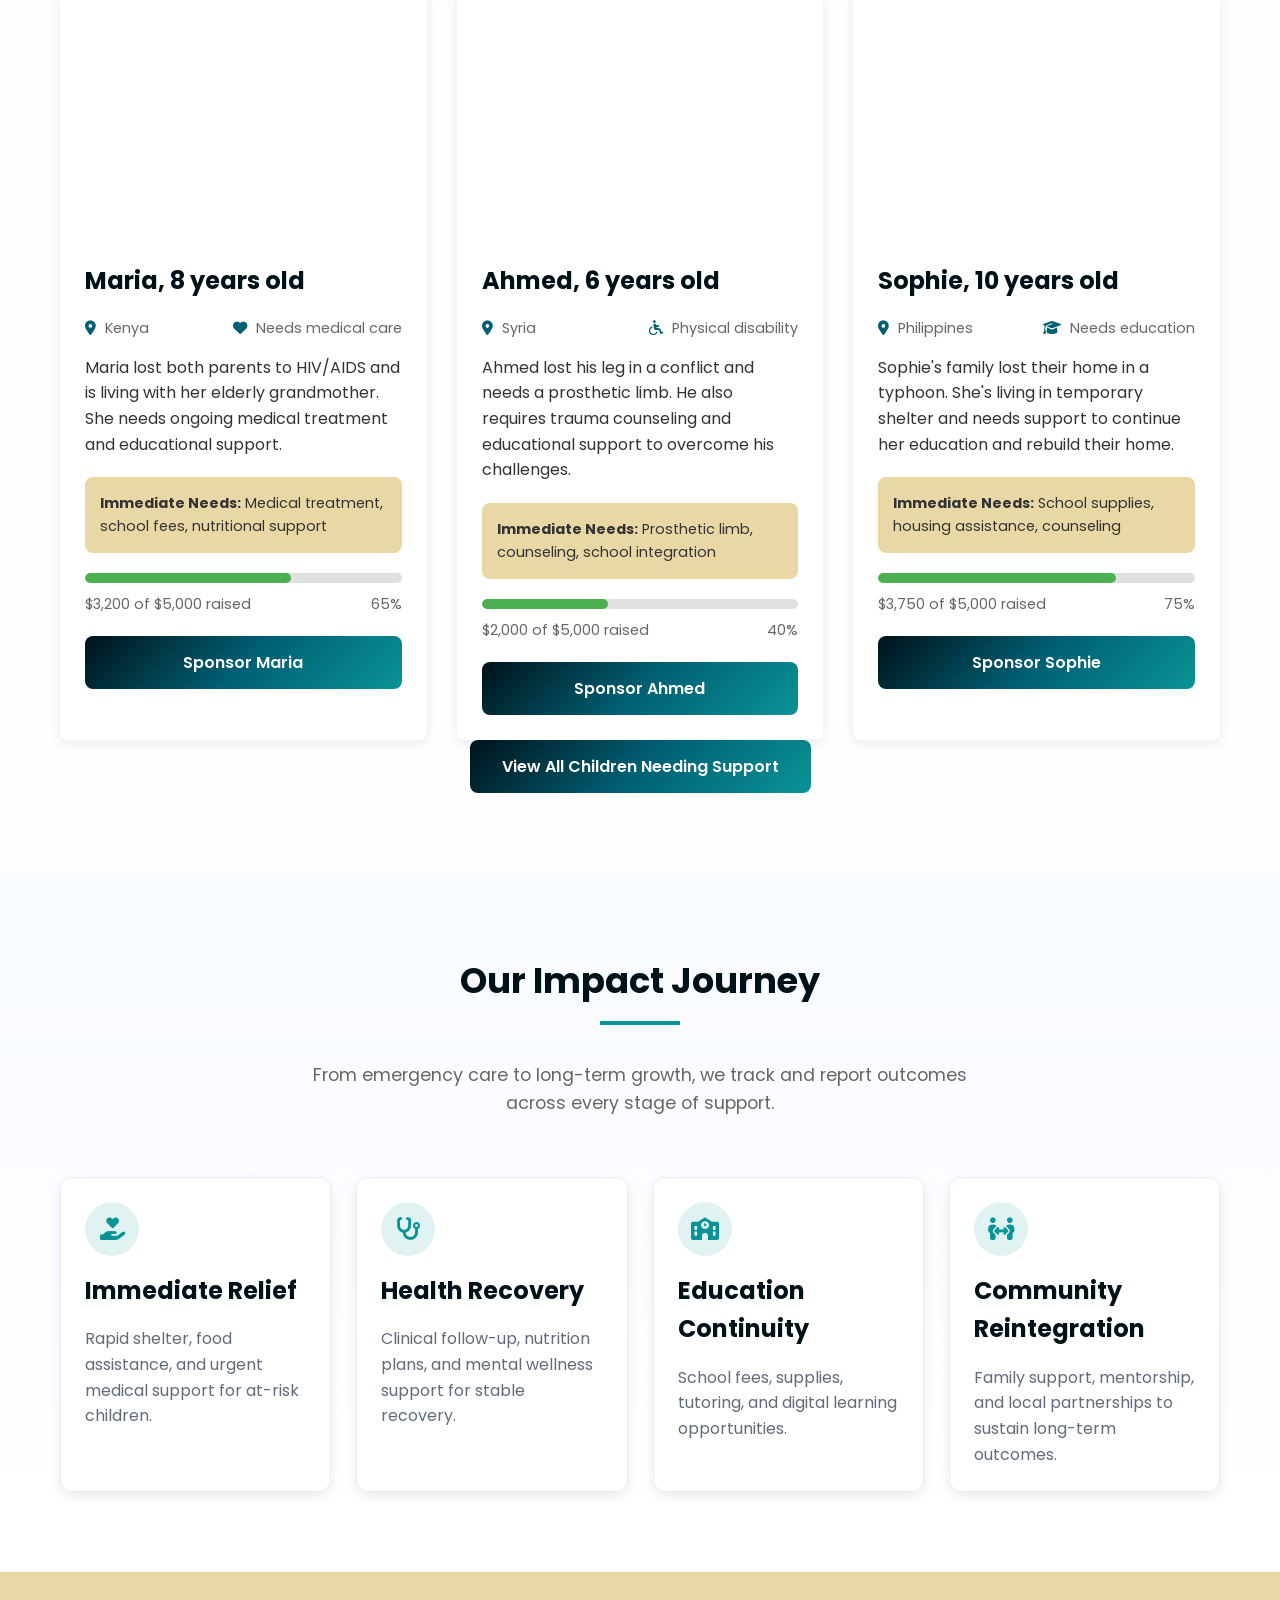
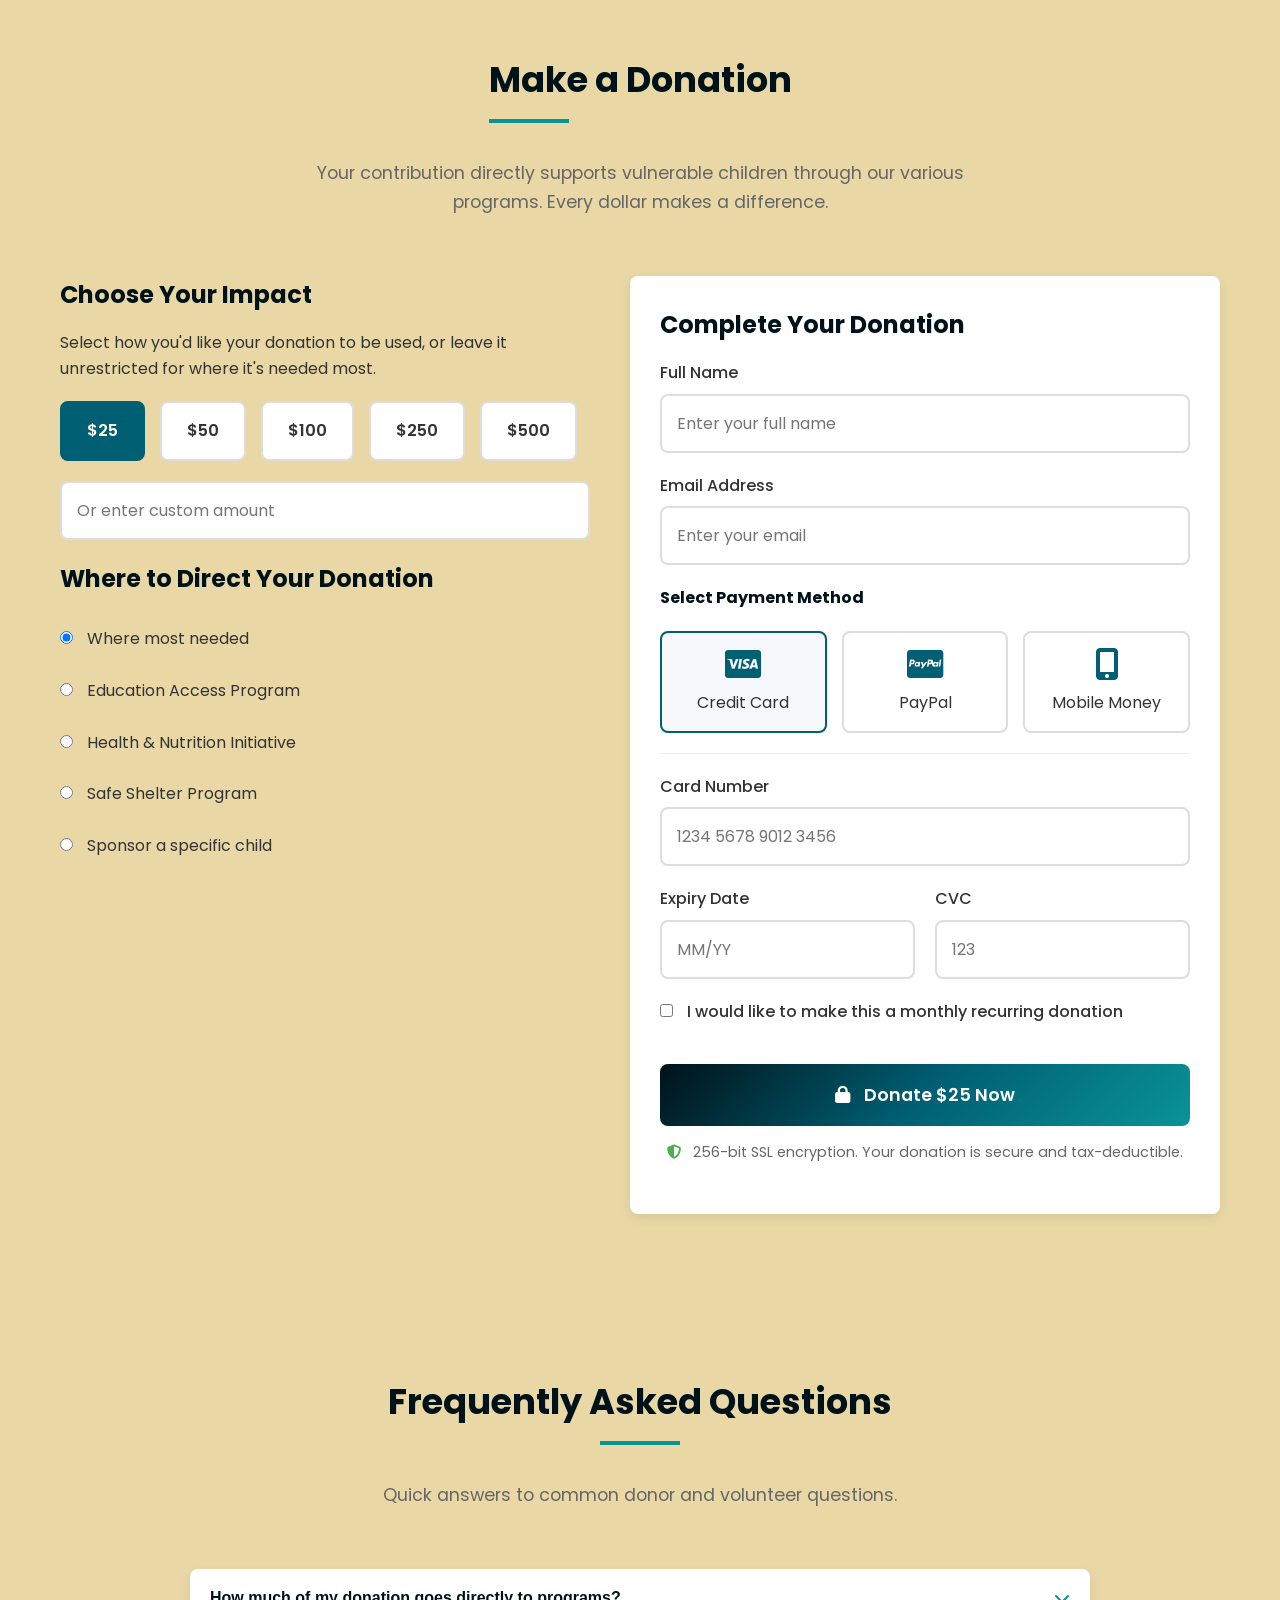
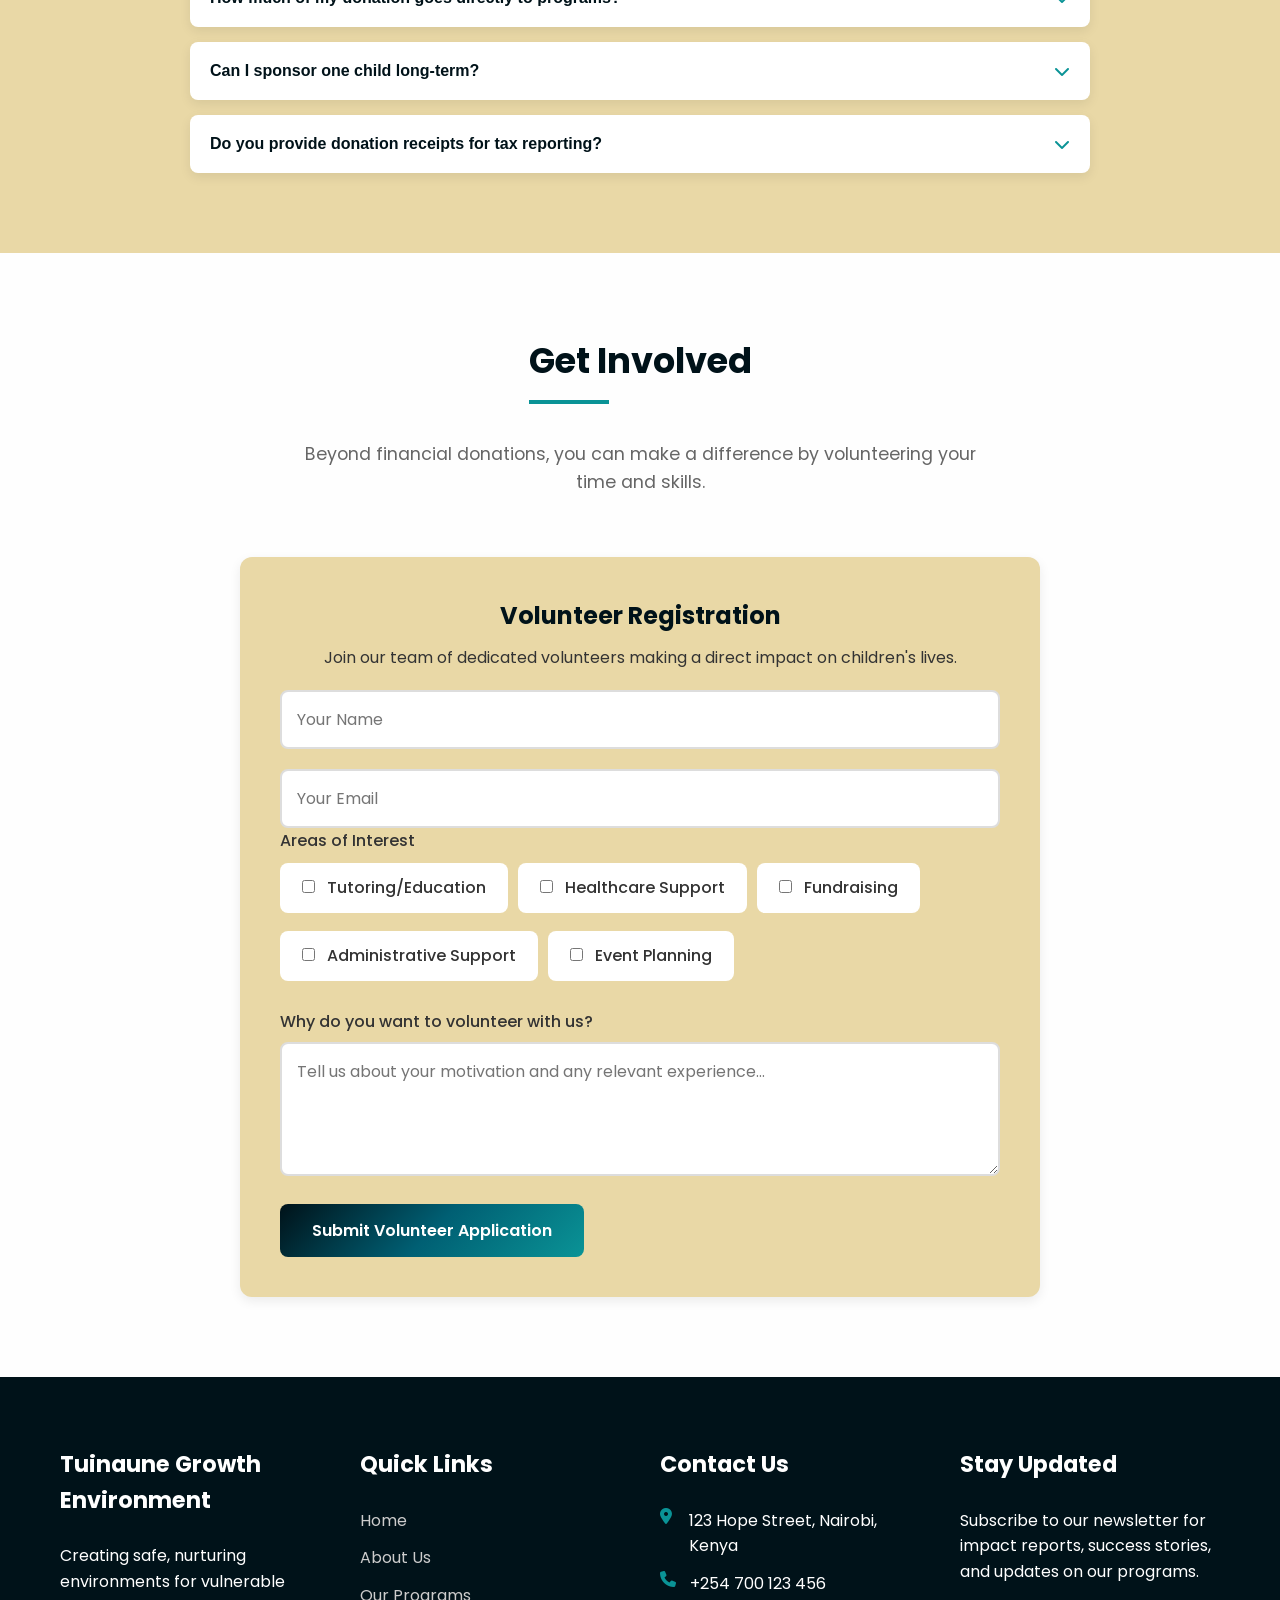
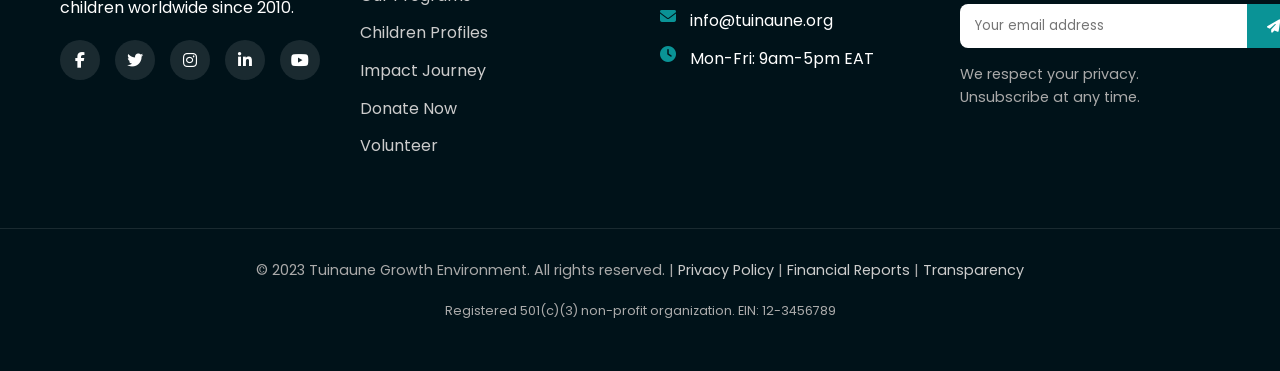
==== commit 8bc2944d: "feat: enhance nonprofit landing UI with professional sections and interactive features Agent-Logs-Ur" ====
--- a/mother.html
+++ b/mother.html
@@ -27,15 +27,17 @@
                 <i class="fas fa-bars"></i>
             </button>
             
-            <nav>
-                <ul id="mainMenu">
-                    <li><a href="#home">Home</a></li>
-                    <li><a href="#about">About Us</a></li>
-                    <li><a href="#programs">Programs</a></li>
-                    <li><a href="#children">Children</a></li>
-                    <li><a href="#donate" class="btn btn-secondary">Donate Now</a></li>
-                </ul>
-            </nav>
+             <nav>
+                 <ul id="mainMenu">
+                     <li><a href="#home">Home</a></li>
+                     <li><a href="#about">About Us</a></li>
+                     <li><a href="#programs">Programs</a></li>
+                     <li><a href="#children">Children</a></li>
+                     <li><a href="#impact">Impact</a></li>
+                     <li><a href="#faq">FAQ</a></li>
+                     <li><a href="#donate" class="btn btn-secondary">Donate Now</a></li>
+                 </ul>
+             </nav>
         </div>
     </header>
 
@@ -44,13 +46,14 @@
         <div class="container">
             <h1>Every Child Deserves a Safe and Nurturing Environment</h1>
             <p>Join us in supporting vulnerable children facing poverty, disabilities, abuse, homelessness, and health challenges. Your donation can transform a child's life today.</p>
-            <div class="hero-btns">
-                <a href="#donate" class="btn btn-secondary">Donate Now</a>
-                <a href="#children" class="btn">Sponsor a Child</a>
-                <a href="#volunteer" class="btn btn-accent">Become a Volunteer</a>
-            </div>
-        </div>
-    </section>
+             <div class="hero-btns">
+                 <a href="#donate" class="btn btn-secondary">Donate Now</a>
+                 <a href="#children" class="btn">Sponsor a Child</a>
+                 <a href="#volunteer" class="btn btn-accent">Become a Volunteer</a>
+                 <a href="#impact" class="btn btn-outline">View Impact</a>
+             </div>
+         </div>
+     </section>
 
     <!-- Stats Section -->
     <section class="stats">
@@ -70,6 +73,32 @@
             <div class="stat-item">
                 <div class="stat-number">98%</div>
                 <div class="stat-text">Funds to Programs</div>
+            </div>
+        </div>
+    </section>
+
+    <section class="trust-strip" aria-label="Trust indicators">
+        <div class="container trust-strip-container">
+            <div class="trust-item">
+                <i class="fas fa-certificate"></i>
+                <div>
+                    <h3>Certified Non-Profit</h3>
+                    <p>Registered and independently reviewed every year.</p>
+                </div>
+            </div>
+            <div class="trust-item">
+                <i class="fas fa-file-invoice-dollar"></i>
+                <div>
+                    <h3>Quarterly Reports</h3>
+                    <p>Clear breakdown of program spending and outcomes.</p>
+                </div>
+            </div>
+            <div class="trust-item">
+                <i class="fas fa-user-shield"></i>
+                <div>
+                    <h3>Secure Giving</h3>
+                    <p>PCI-ready payment partners and SSL-protected forms.</p>
+                </div>
             </div>
         </div>
     </section>
@@ -154,15 +183,31 @@
     <!-- Children Profiles -->
     <section class="section" id="children">
         <div class="container">
-            <div class="section-title">
-                <h2>Children Needing Support</h2>
-                <p>Meet some of the children currently awaiting sponsorship and support. Each profile represents a unique story of resilience.</p>
-            </div>
-            
-            <div class="profiles-container">
-                <div class="profile-card">
-                    <div class="profile-img profile-maria"></div>
-                    <div class="profile-content">
+             <div class="section-title">
+                 <h2>Children Needing Support</h2>
+                 <p>Meet some of the children currently awaiting sponsorship and support. Each profile represents a unique story of resilience.</p>
+             </div>
+
+             <div class="children-controls">
+                 <div class="search-input">
+                     <i class="fas fa-search"></i>
+                     <input type="text" id="childSearch" class="form-control" placeholder="Search by child name or need">
+                 </div>
+                 <div class="region-filter">
+                     <i class="fas fa-globe-africa"></i>
+                     <select id="regionFilter" class="form-control">
+                         <option value="all">All Regions</option>
+                         <option value="kenya">Kenya</option>
+                         <option value="syria">Syria</option>
+                         <option value="philippines">Philippines</option>
+                     </select>
+                 </div>
+             </div>
+             
+             <div class="profiles-container">
+                 <div class="profile-card" data-region="kenya" data-needs="medical treatment school fees nutritional support">
+                     <div class="profile-img profile-maria"></div>
+                     <div class="profile-content">
                         <h3>Maria, 8 years old</h3>
                         <div class="profile-meta">
                             <span><i class="fas fa-map-marker-alt"></i> Kenya</span>
@@ -186,9 +231,9 @@
                     </div>
                 </div>
                 
-                <div class="profile-card">
-                    <div class="profile-img profile-ahmed"></div>
-                    <div class="profile-content">
+                 <div class="profile-card" data-region="syria" data-needs="prosthetic limb counseling school integration">
+                     <div class="profile-img profile-ahmed"></div>
+                     <div class="profile-content">
                         <h3>Ahmed, 6 years old</h3>
                         <div class="profile-meta">
                             <span><i class="fas fa-map-marker-alt"></i> Syria</span>
@@ -212,9 +257,9 @@
                     </div>
                 </div>
                 
-                <div class="profile-card">
-                    <div class="profile-img profile-sophie"></div>
-                    <div class="profile-content">
+                 <div class="profile-card" data-region="philippines" data-needs="school supplies housing assistance counseling">
+                     <div class="profile-img profile-sophie"></div>
+                     <div class="profile-content">
                         <h3>Sophie, 10 years old</h3>
                         <div class="profile-meta">
                             <span><i class="fas fa-map-marker-alt"></i> Philippines</span>
@@ -241,6 +286,37 @@
             
             <div class="text-center">
                 <a href="children.html" class="btn btn-secondary">View All Children Needing Support</a>
+            </div>
+        </div>
+    </section>
+
+    <section class="section impact-section" id="impact">
+        <div class="container">
+            <div class="section-title center">
+                <h2>Our Impact Journey</h2>
+                <p>From emergency care to long-term growth, we track and report outcomes across every stage of support.</p>
+            </div>
+            <div class="impact-timeline">
+                <div class="impact-step">
+                    <div class="impact-icon"><i class="fas fa-hand-holding-heart"></i></div>
+                    <h3>Immediate Relief</h3>
+                    <p>Rapid shelter, food assistance, and urgent medical support for at-risk children.</p>
+                </div>
+                <div class="impact-step">
+                    <div class="impact-icon"><i class="fas fa-stethoscope"></i></div>
+                    <h3>Health Recovery</h3>
+                    <p>Clinical follow-up, nutrition plans, and mental wellness support for stable recovery.</p>
+                </div>
+                <div class="impact-step">
+                    <div class="impact-icon"><i class="fas fa-school"></i></div>
+                    <h3>Education Continuity</h3>
+                    <p>School fees, supplies, tutoring, and digital learning opportunities.</p>
+                </div>
+                <div class="impact-step">
+                    <div class="impact-icon"><i class="fas fa-people-arrows"></i></div>
+                    <h3>Community Reintegration</h3>
+                    <p>Family support, mentorship, and local partnerships to sustain long-term outcomes.</p>
+                </div>
             </div>
         </div>
     </section>
@@ -348,6 +424,44 @@
                     <p class="security-note">
                         <i class="fas fa-shield-alt"></i> 256-bit SSL encryption. Your donation is secure and tax-deductible.
                     </p>
+                </div>
+            </div>
+        </div>
+    </section>
+
+    <section class="section faq-section" id="faq">
+        <div class="container">
+            <div class="section-title center">
+                <h2>Frequently Asked Questions</h2>
+                <p>Quick answers to common donor and volunteer questions.</p>
+            </div>
+            <div class="faq-list">
+                <div class="faq-item">
+                    <button class="faq-question" aria-expanded="false">
+                        <span>How much of my donation goes directly to programs?</span>
+                        <i class="fas fa-chevron-down"></i>
+                    </button>
+                    <div class="faq-answer">
+                        <p>We currently direct approximately 98% of funding to child-focused programs and support operations with dedicated overhead grants.</p>
+                    </div>
+                </div>
+                <div class="faq-item">
+                    <button class="faq-question" aria-expanded="false">
+                        <span>Can I sponsor one child long-term?</span>
+                        <i class="fas fa-chevron-down"></i>
+                    </button>
+                    <div class="faq-answer">
+                        <p>Yes. Select “Sponsor a specific child” during checkout and our team will match your support plan and provide periodic progress updates.</p>
+                    </div>
+                </div>
+                <div class="faq-item">
+                    <button class="faq-question" aria-expanded="false">
+                        <span>Do you provide donation receipts for tax reporting?</span>
+                        <i class="fas fa-chevron-down"></i>
+                    </button>
+                    <div class="faq-answer">
+                        <p>Absolutely. Receipts are sent by email immediately after successful donations, with annual summaries shared to recurring donors.</p>
+                    </div>
                 </div>
             </div>
         </div>
@@ -423,11 +537,12 @@
                 <ul class="footer-links">
                     <li><a href="#home">Home</a></li>
                     <li><a href="#about">About Us</a></li>
-                    <li><a href="#programs">Our Programs</a></li>
-                    <li><a href="#children">Children Profiles</a></li>
-                    <li><a href="#donate">Donate Now</a></li>
-                    <li><a href="#volunteer">Volunteer</a></li>
-                </ul>
+                     <li><a href="#programs">Our Programs</a></li>
+                     <li><a href="#children">Children Profiles</a></li>
+                     <li><a href="#impact">Impact Journey</a></li>
+                     <li><a href="#donate">Donate Now</a></li>
+                     <li><a href="#volunteer">Volunteer</a></li>
+                 </ul>
             </div>
             
             <div class="footer-column">
@@ -480,4 +595,4 @@
 
     <script src="script.js"></script>
 </body>
-</html>+</html>
--- a/styles.css
+++ b/styles.css
@@ -209,7 +209,7 @@
 .logo-img {
     width: 60px;
     height: 60px;
-    background: var(--gradient-dark-green);
+    background: var(--gradient-cool);
     border-radius: 50%;
     display: flex;
     align-items: center;
@@ -311,11 +311,59 @@
     font-size: 1.1rem;
 }
 
+.hero .btn-outline {
+    border-color: rgba(255, 255, 255, 0.8);
+    color: white;
+}
+
+.hero .btn-outline:hover {
+    background-color: rgba(255, 255, 255, 0.15);
+    color: white;
+}
+
 /* Stats Section */
 .stats {
     background-color: var(--light);
     padding: 70px 0;
     text-align: center;
+}
+
+.trust-strip {
+    background-color: white;
+    border-bottom: 1px solid #e9ecef;
+    border-top: 1px solid #e9ecef;
+}
+
+.trust-strip-container {
+    display: grid;
+    grid-template-columns: repeat(auto-fit, minmax(250px, 1fr));
+    gap: 20px;
+    padding: 20px 0;
+}
+
+.trust-item {
+    display: flex;
+    align-items: center;
+    gap: 16px;
+    background: #f8fafc;
+    border-radius: var(--radius);
+    padding: 16px;
+}
+
+.trust-item i {
+    font-size: 1.6rem;
+    color: var(--primary);
+}
+
+.trust-item h3 {
+    margin-bottom: 5px;
+    font-size: 1rem;
+}
+
+.trust-item p {
+    margin-bottom: 0;
+    color: #5f6c7b;
+    font-size: 0.9rem;
 }
 
 .stats-container {
@@ -468,6 +516,33 @@
     gap: 30px;
 }
 
+.children-controls {
+    display: grid;
+    grid-template-columns: 1.5fr 1fr;
+    gap: 15px;
+    margin-bottom: 30px;
+}
+
+.search-input,
+.region-filter {
+    position: relative;
+}
+
+.search-input i,
+.region-filter i {
+    position: absolute;
+    left: 15px;
+    top: 50%;
+    transform: translateY(-50%);
+    color: #7a8695;
+}
+
+.search-input .form-control,
+.region-filter .form-control {
+    padding-left: 42px;
+    margin-bottom: 0;
+}
+
 .profile-card {
     background-color: white;
     border-radius: var(--radius);
@@ -555,6 +630,42 @@
 /* Donation Section */
 .donation-section {
     background-color: var(--light);
+}
+
+.impact-section {
+    background: linear-gradient(180deg, #f8fbff 0%, #ffffff 100%);
+}
+
+.impact-timeline {
+    display: grid;
+    grid-template-columns: repeat(auto-fit, minmax(220px, 1fr));
+    gap: 25px;
+}
+
+.impact-step {
+    background-color: white;
+    border-radius: var(--radius-lg);
+    border: 1px solid #e7edf4;
+    box-shadow: var(--shadow);
+    padding: 24px;
+}
+
+.impact-icon {
+    width: 54px;
+    height: 54px;
+    border-radius: 50%;
+    display: flex;
+    align-items: center;
+    justify-content: center;
+    background: rgba(10, 147, 150, 0.12);
+    color: var(--secondary);
+    font-size: 1.4rem;
+    margin-bottom: 16px;
+}
+
+.impact-step p {
+    margin-bottom: 0;
+    color: #5f6c7b;
 }
 
 .donation-container {
@@ -748,6 +859,58 @@
     padding: 40px;
     border-radius: var(--radius-lg);
     box-shadow: var(--shadow);
+}
+
+.faq-section {
+    background-color: var(--light);
+}
+
+.faq-list {
+    max-width: 900px;
+    margin: 0 auto;
+    display: grid;
+    gap: 15px;
+}
+
+.faq-item {
+    background: white;
+    border-radius: var(--radius);
+    box-shadow: var(--shadow);
+    overflow: hidden;
+}
+
+.faq-question {
+    width: 100%;
+    border: none;
+    background: transparent;
+    display: flex;
+    justify-content: space-between;
+    align-items: center;
+    text-align: left;
+    padding: 20px;
+    cursor: pointer;
+    font-size: 1rem;
+    font-weight: 600;
+    color: var(--dark);
+}
+
+.faq-question i {
+    color: var(--secondary);
+    transition: transform 0.3s ease;
+}
+
+.faq-question[aria-expanded="true"] i {
+    transform: rotate(180deg);
+}
+
+.faq-answer {
+    display: none;
+    padding: 0 20px 20px;
+    color: #5f6c7b;
+}
+
+.faq-answer.active {
+    display: block;
 }
 
 .volunteer-form-container h3 {
@@ -1100,6 +1263,10 @@
         grid-template-columns: 1fr;
     }
 
+    .children-controls {
+        grid-template-columns: 1fr;
+    }
+
     .donation-container {
         flex-direction: column;
     }
@@ -1150,4 +1317,4 @@
     .interest-options {
         flex-direction: column;
     }
-}+}
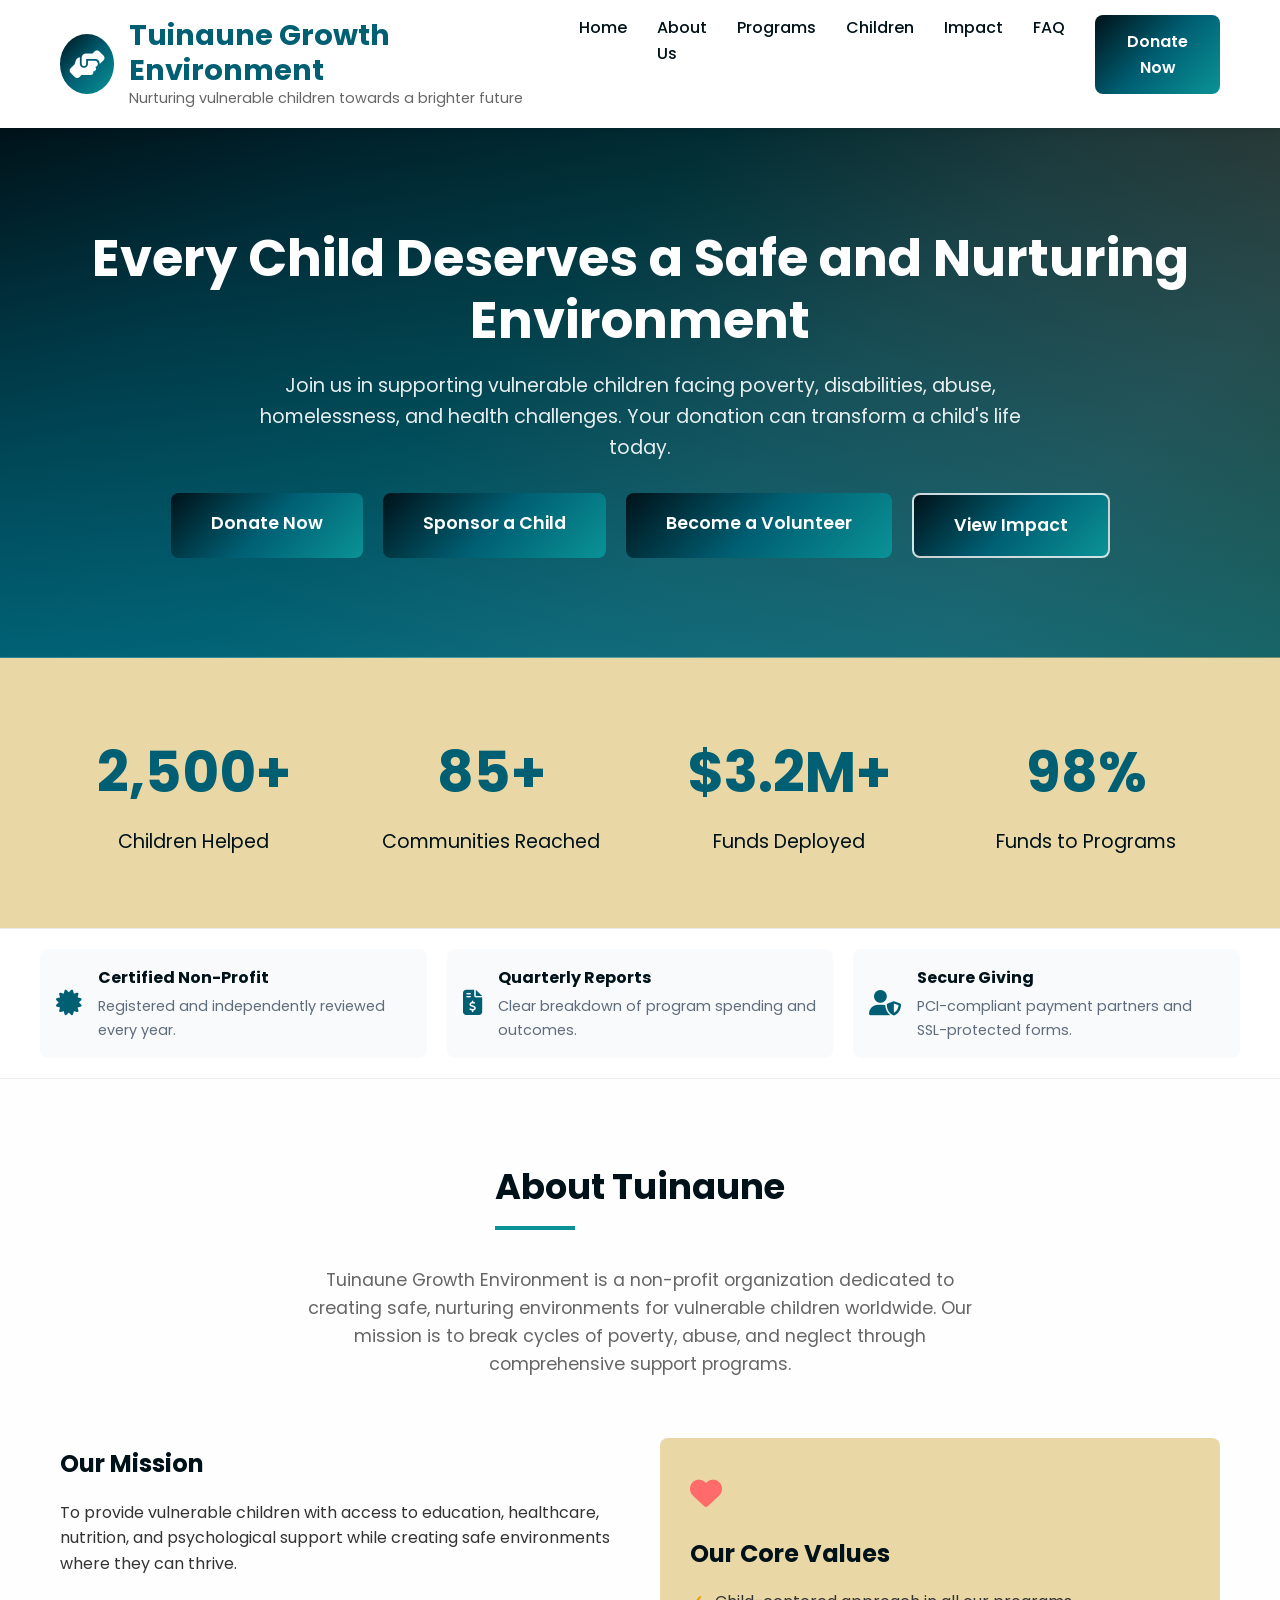
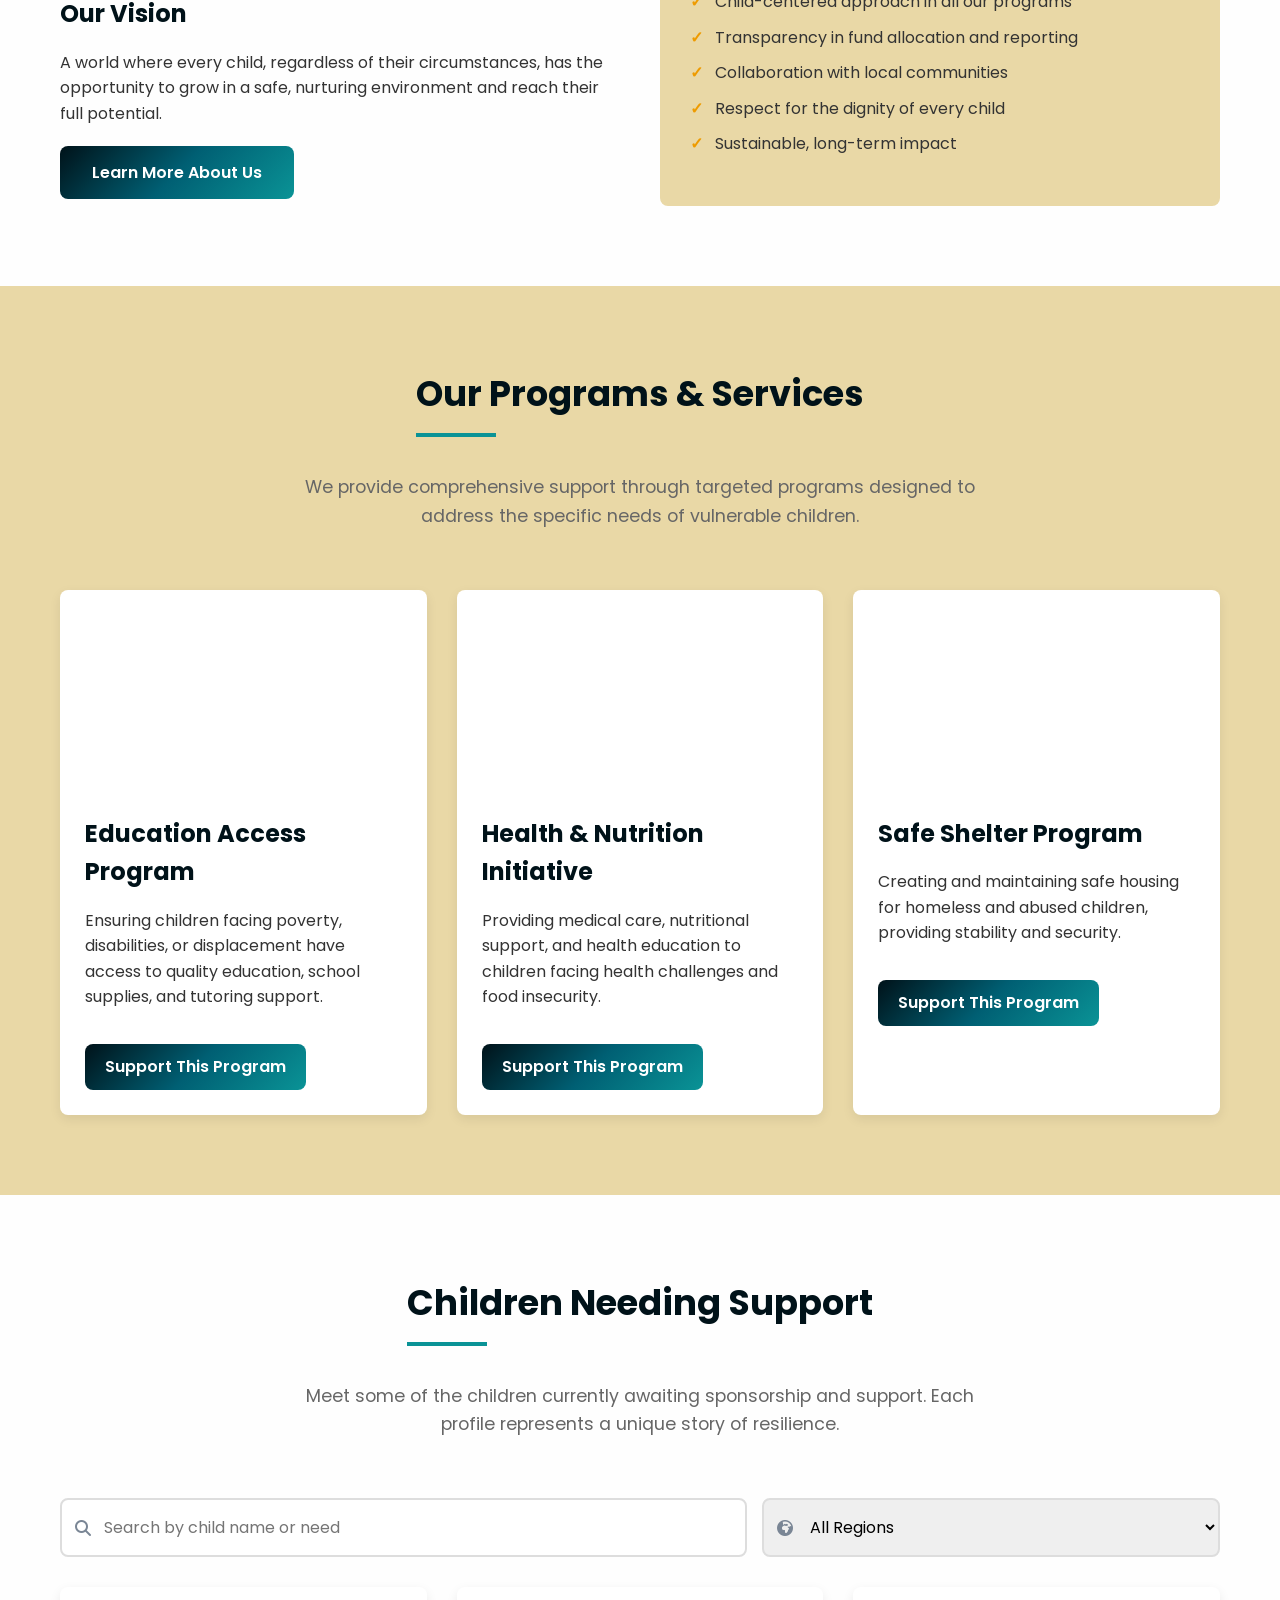
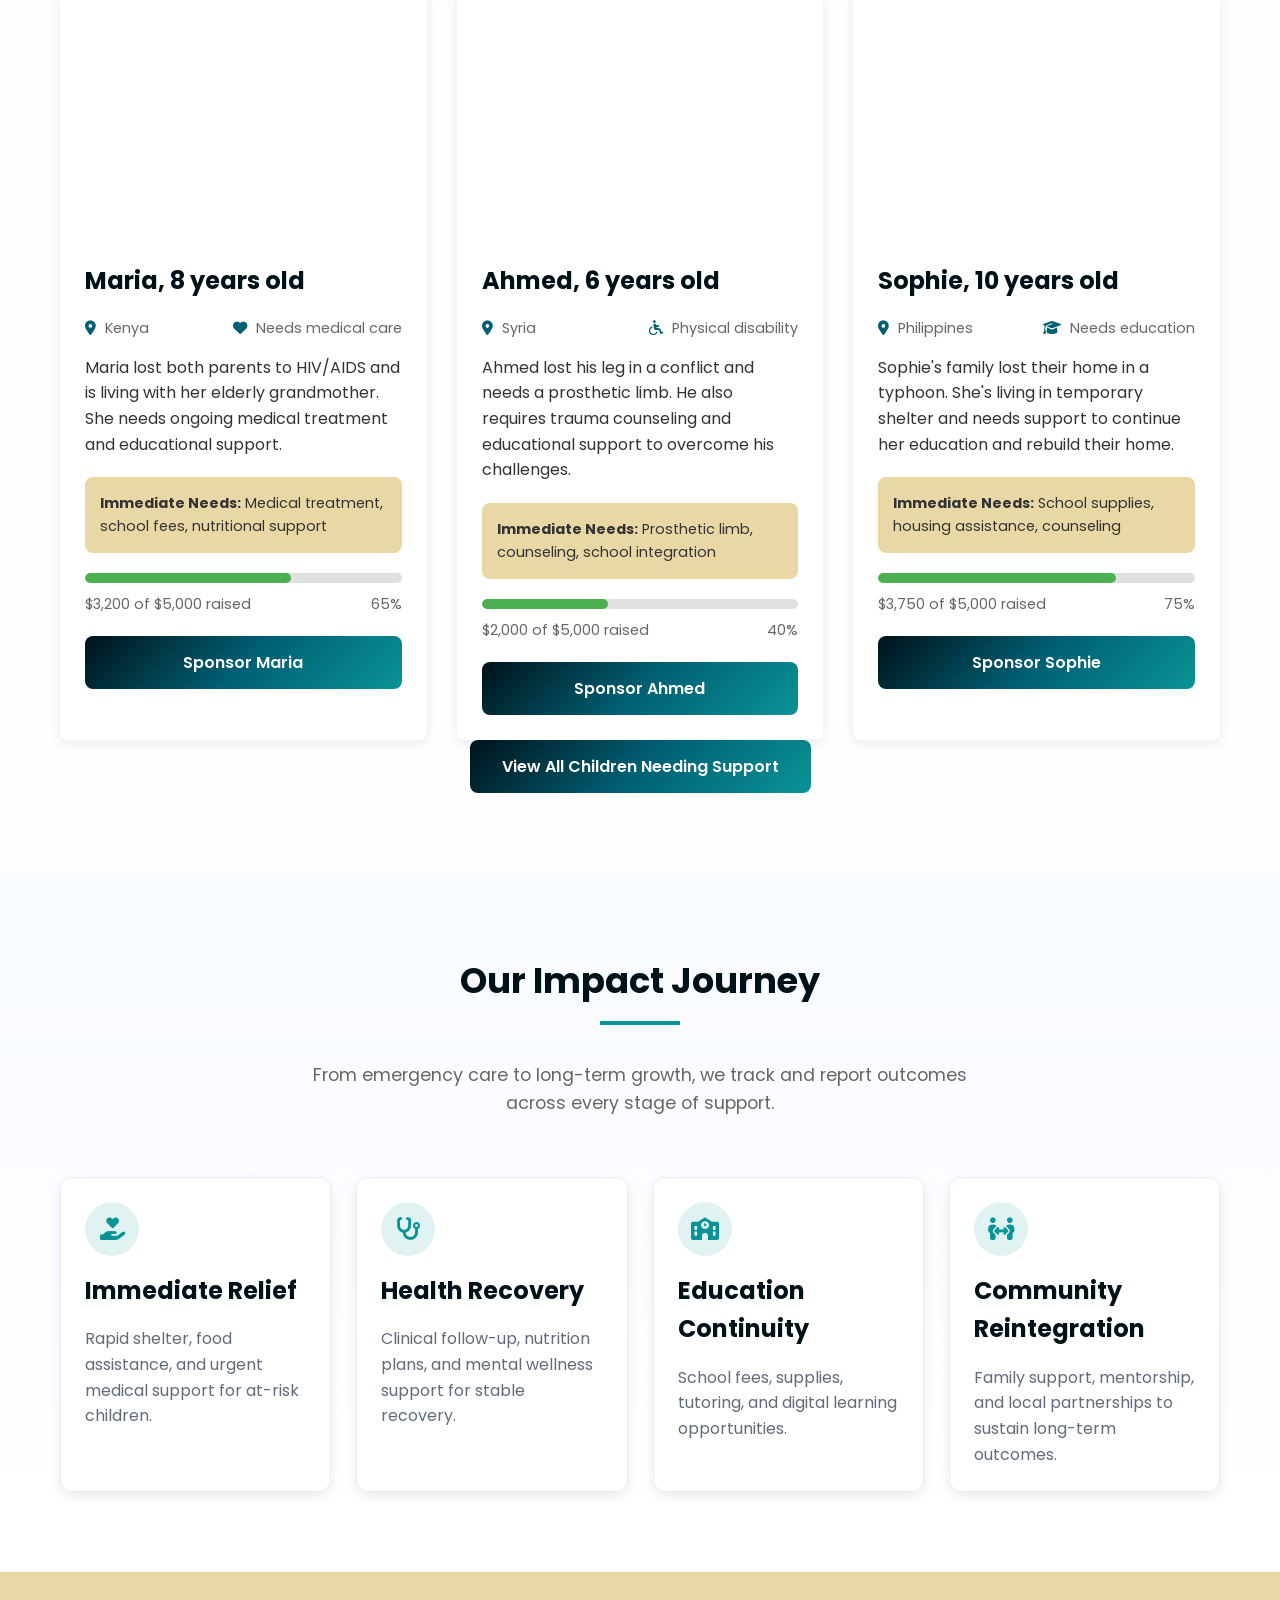
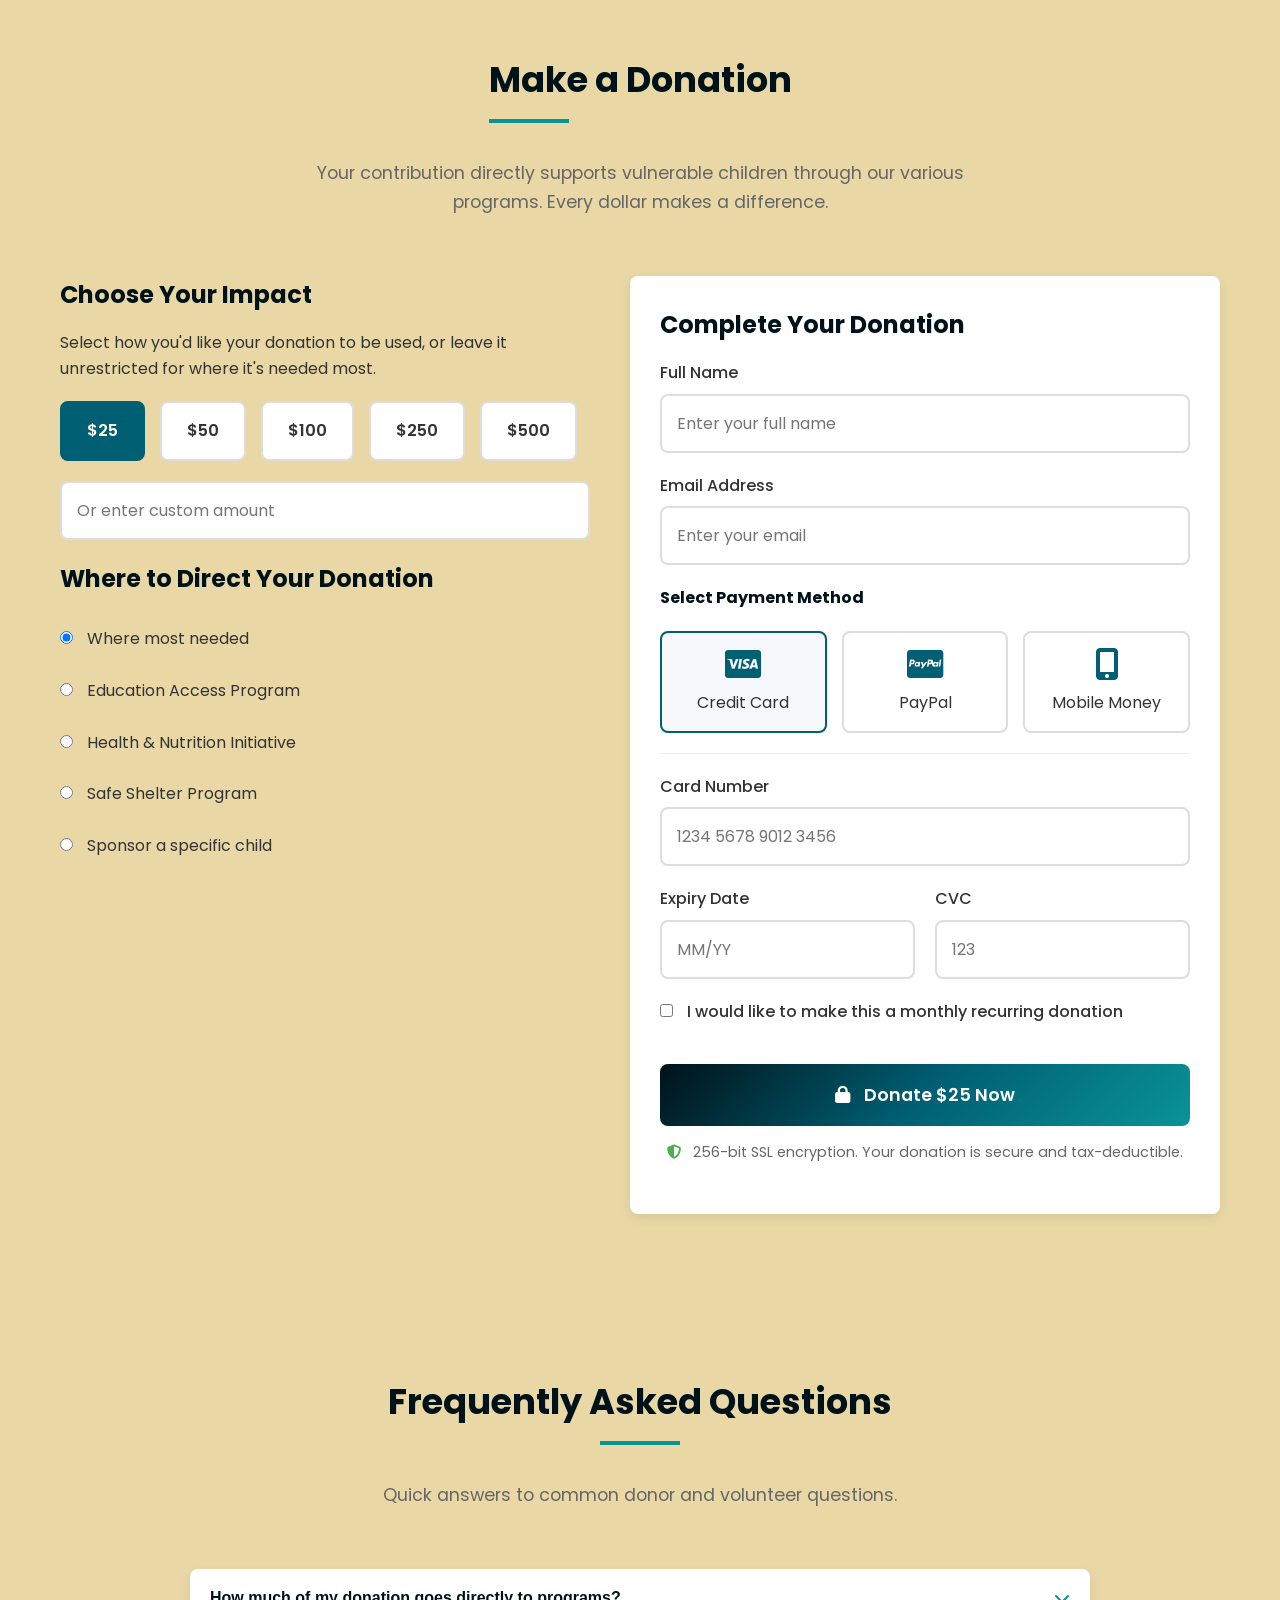
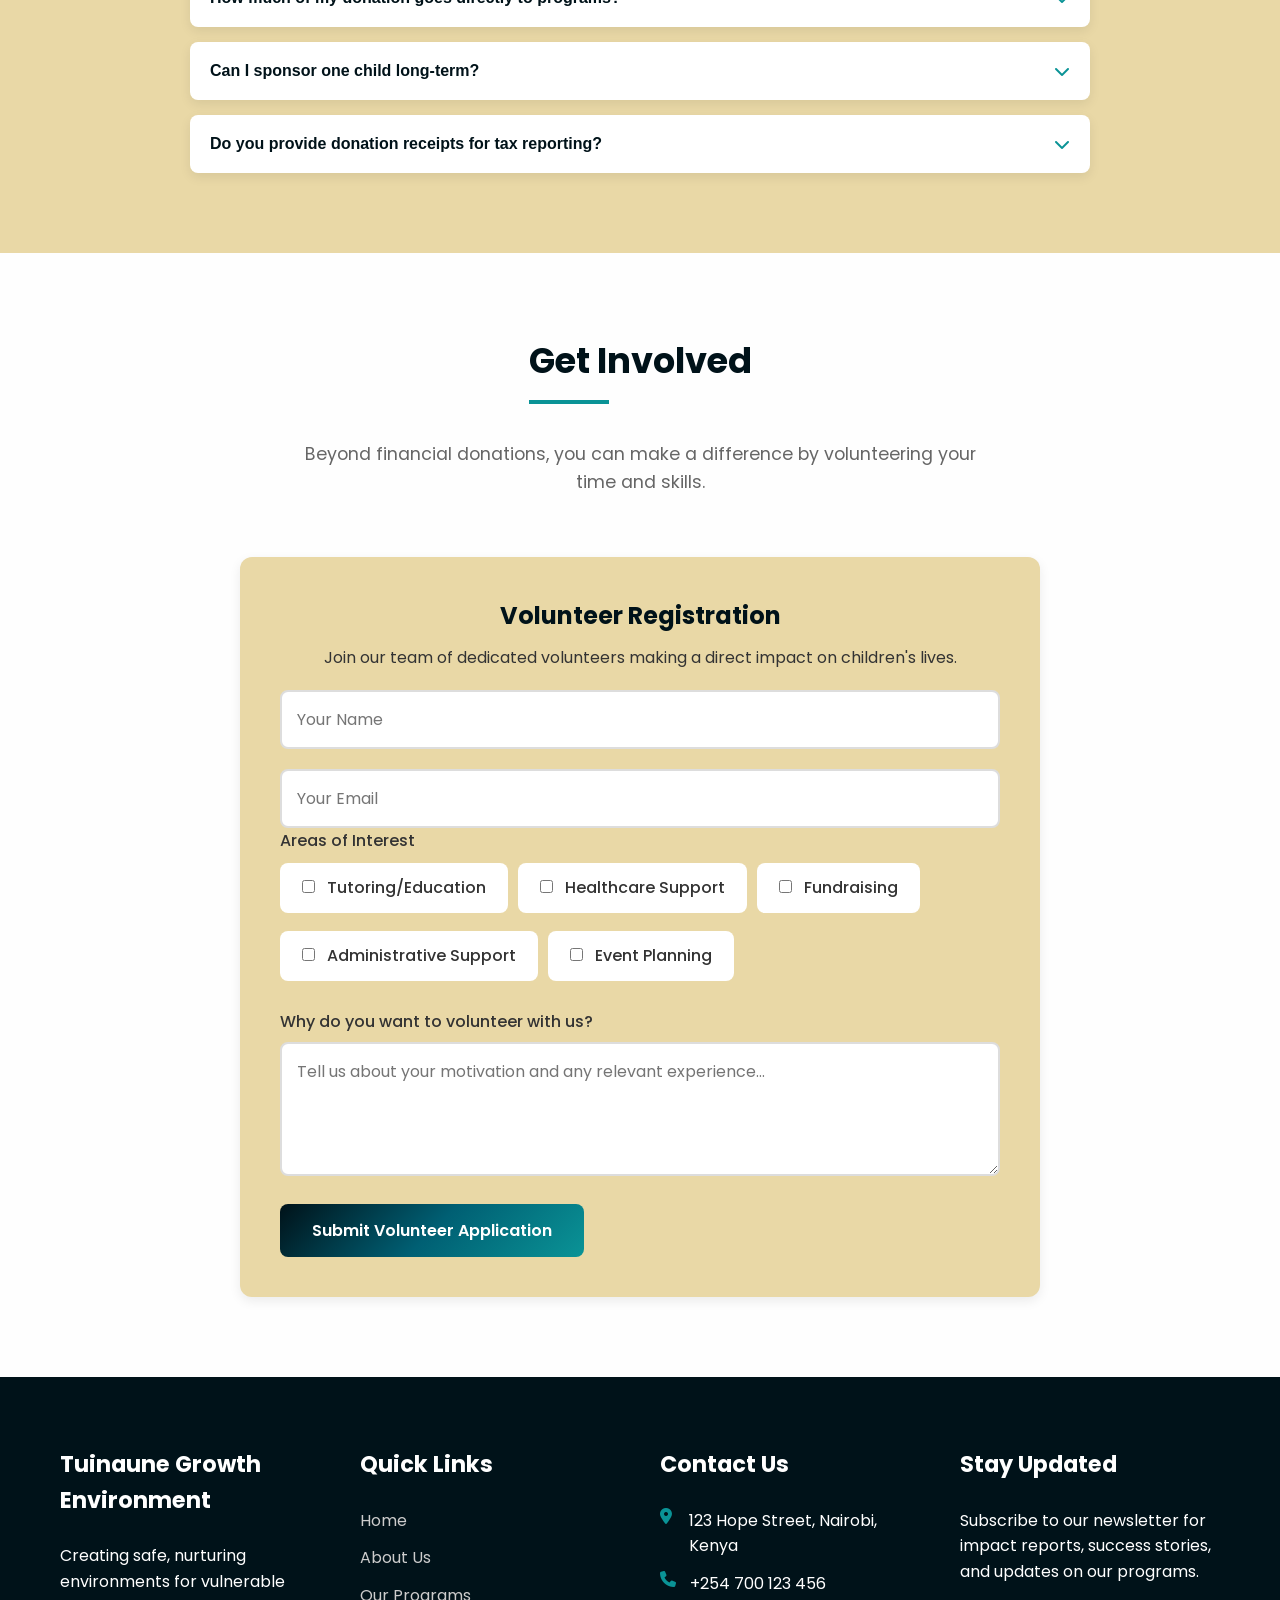
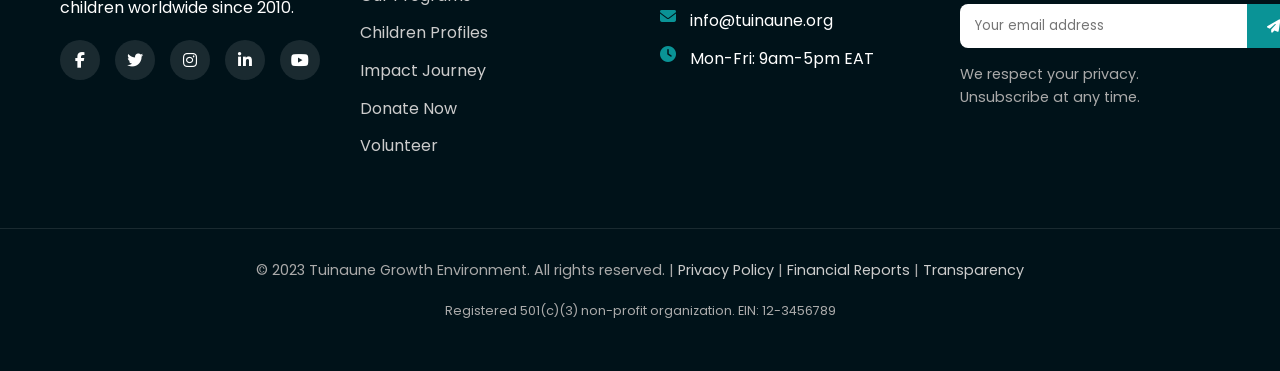
==== commit 5af7ba42: "fix: harden dynamic UI rendering and polish donation flow Agent-Logs-Url: https://github.com/brianma" ====
--- a/mother.html
+++ b/mother.html
@@ -97,7 +97,7 @@
                 <i class="fas fa-user-shield"></i>
                 <div>
                     <h3>Secure Giving</h3>
-                    <p>PCI-ready payment partners and SSL-protected forms.</p>
+                    <p>PCI-compliant payment partners and SSL-protected forms.</p>
                 </div>
             </div>
         </div>
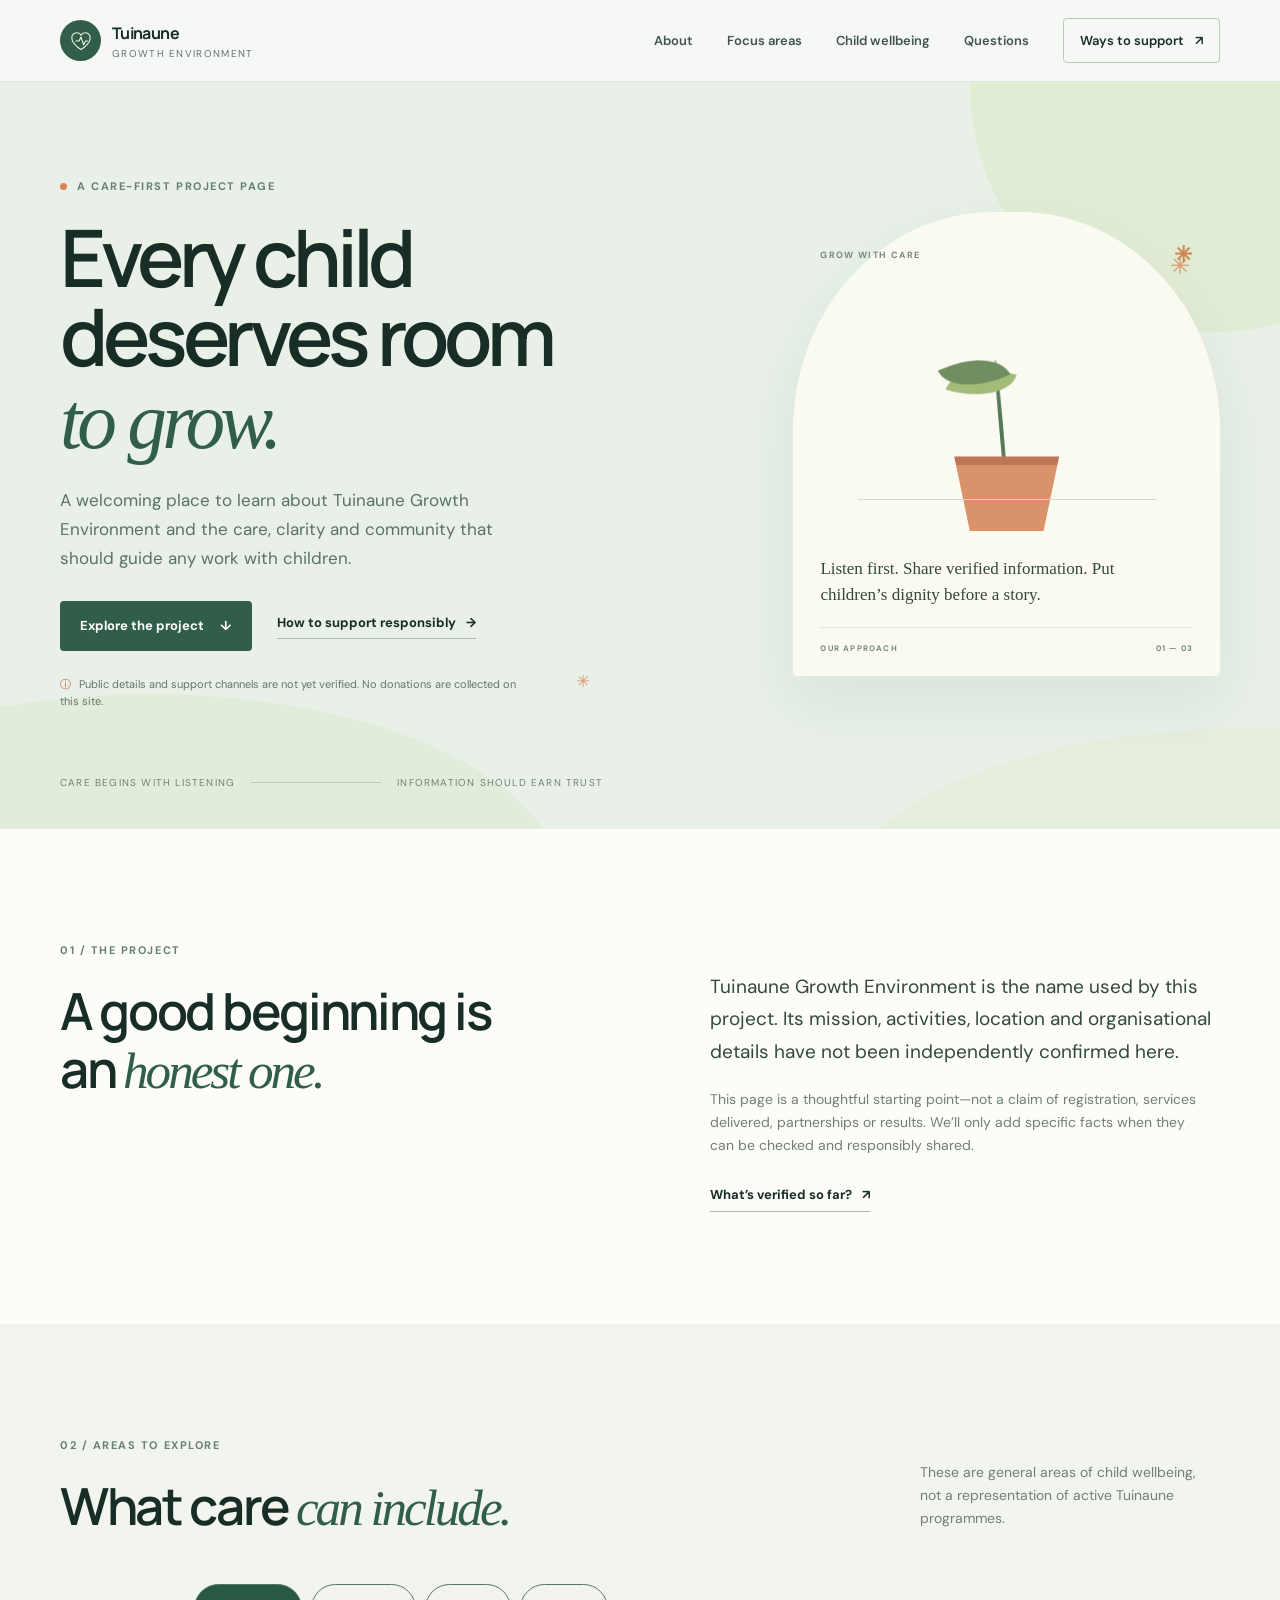
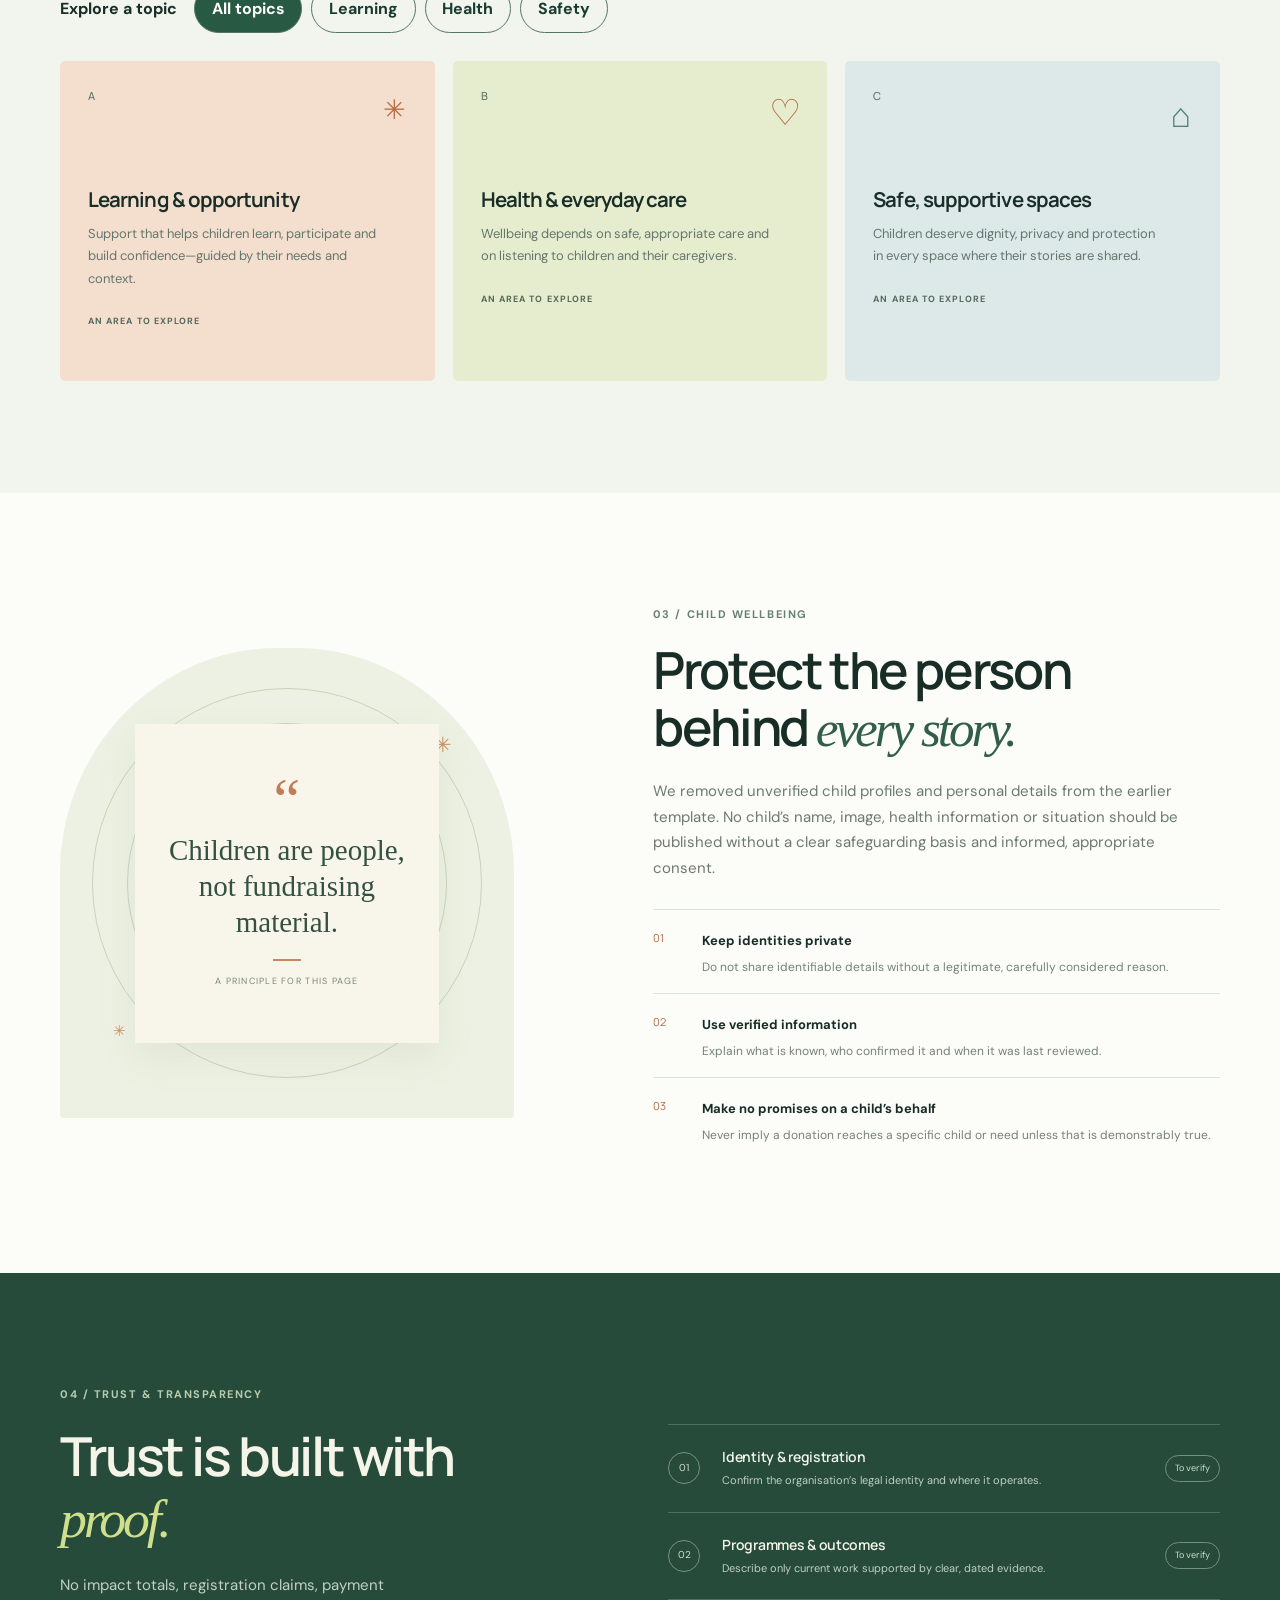
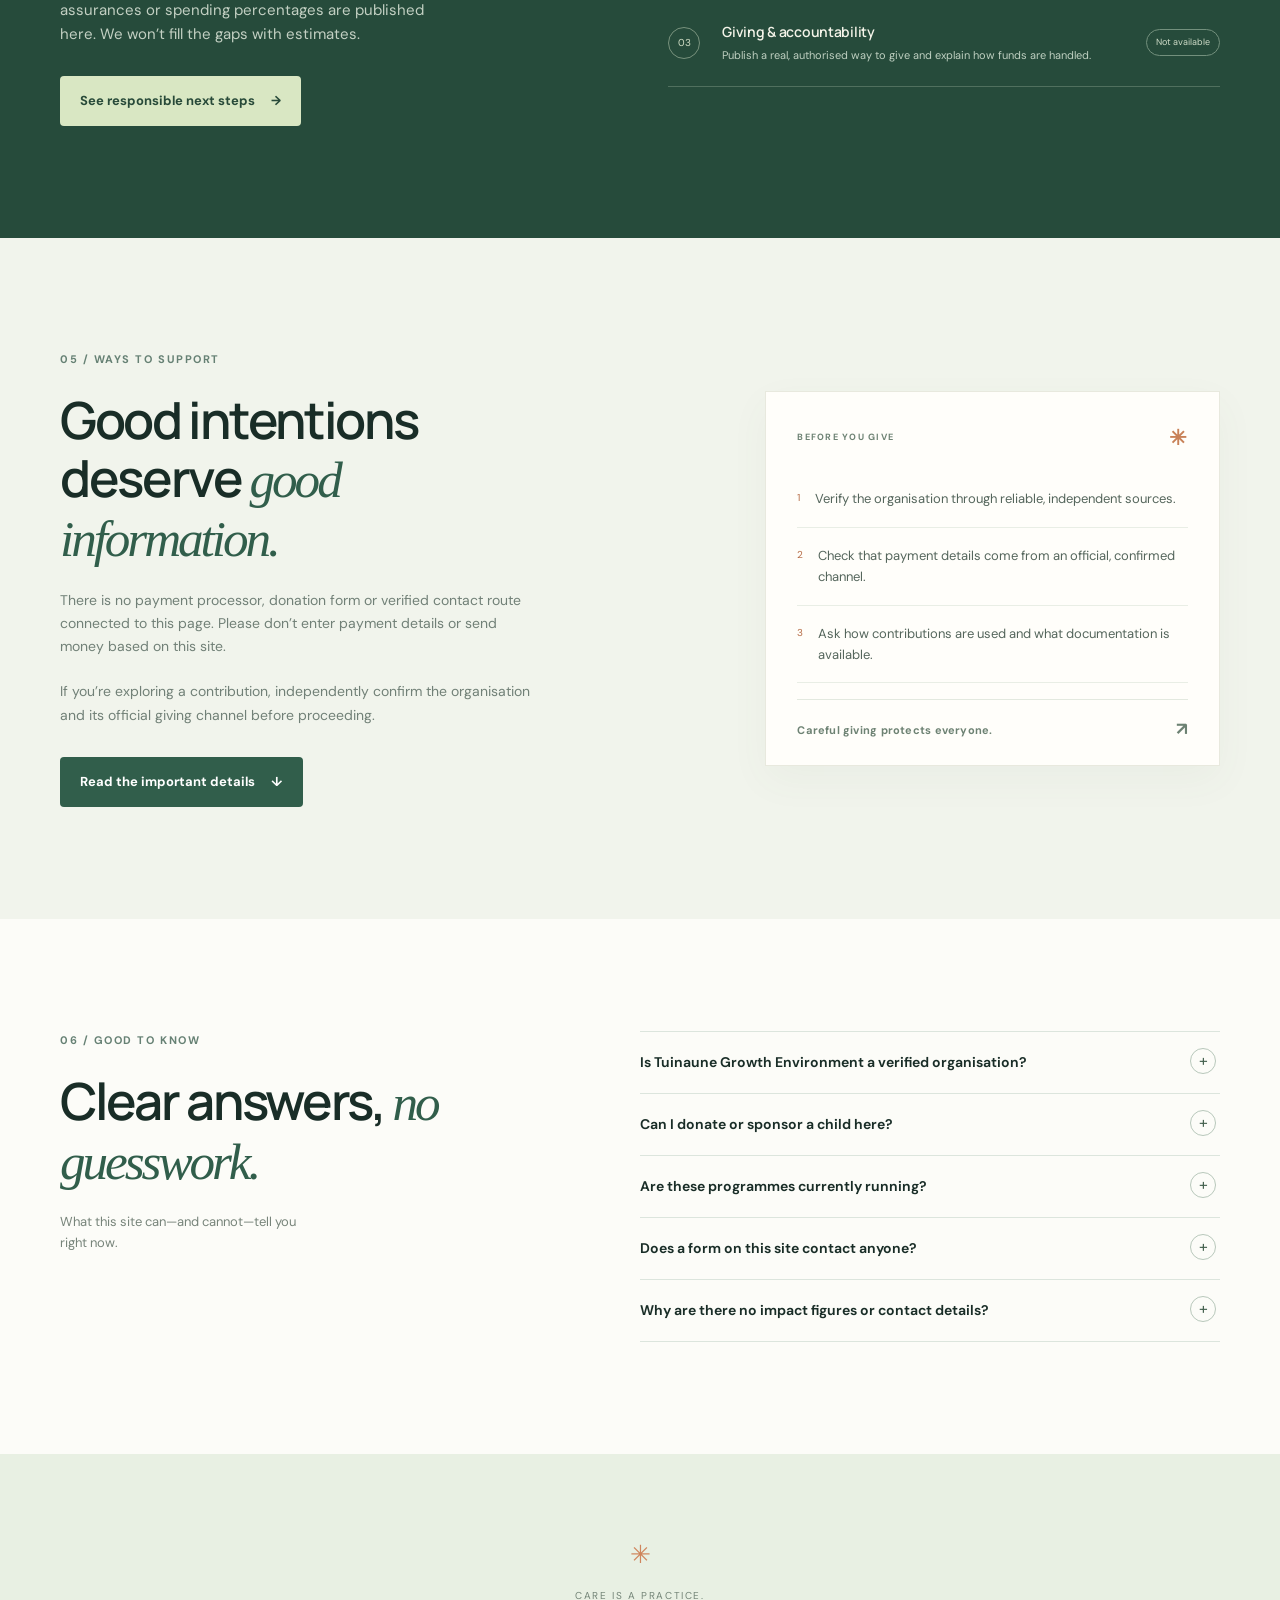
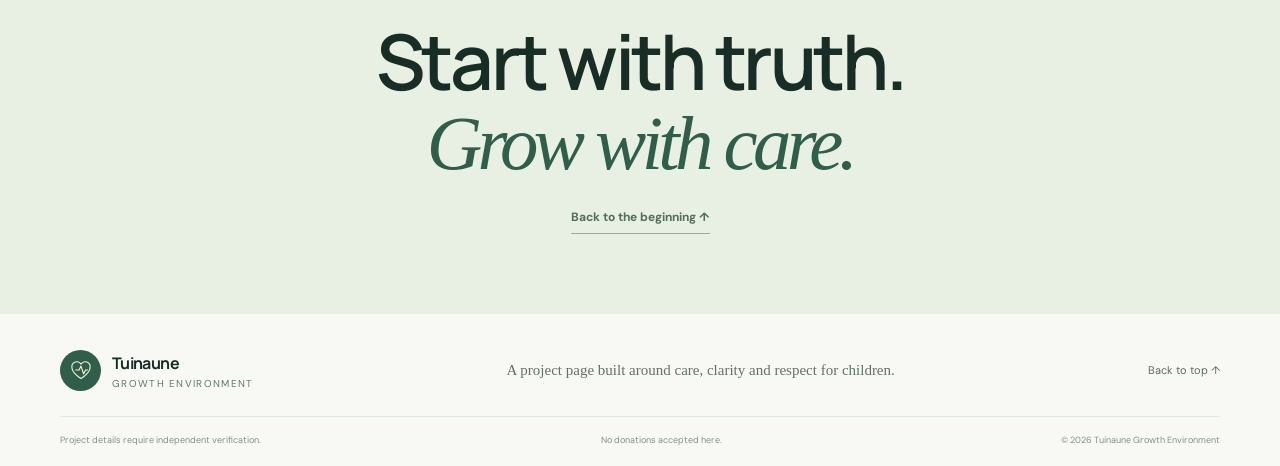
==== commit d68bdaf8: "Complete accessible responsive redesign" ====
--- a/mother.html
+++ b/mother.html
@@ -1,598 +1,73 @@
-<!DOCTYPE html>
+<!doctype html>
 <html lang="en">
 <head>
-    <meta charset="UTF-8">
-    <meta name="viewport" content="width=device-width, initial-scale=1.0">
-    <title>Tuinaune Growth Environment - Support Vulnerable Children</title>
-    <link rel="stylesheet" href="https://cdnjs.cloudflare.com/ajax/libs/font-awesome/6.4.0/css/all.min.css">
-    <link href="https://fonts.googleapis.com/css2?family=Poppins:wght@300;400;500;600;700&family=Comic+Neue:wght@400;700&display=swap" rel="stylesheet">
-    <link rel="stylesheet" href="styles.css">
-    <link rel="icon" type="image/x-icon" href="favicon.ico">
+  <meta charset="utf-8">
+  <meta name="viewport" content="width=device-width, initial-scale=1">
+  <meta name="theme-color" content="#f5f8f4">
+  <meta name="description" content="An information-first project page for Tuinaune Growth Environment. Project details and ways to support are being verified.">
+  <title>Tuinaune Growth Environment — Care, with clarity</title>
+  <link rel="preconnect" href="https://fonts.googleapis.com">
+  <link rel="preconnect" href="https://fonts.gstatic.com" crossorigin>
+  <link href="https://fonts.googleapis.com/css2?family=DM+Sans:wght@400;500;600;700&family=Manrope:wght@400;500;600;700;800&display=swap" rel="stylesheet">
+  <link rel="stylesheet" href="styles.css">
+  <script src="script.js" defer></script>
 </head>
 <body>
-    <!-- Header -->
-    <header>
-        <div class="container header-container">
-            <div class="logo">
-                <div class="logo-img">
-                    <i class="fas fa-hands-helping"></i>
-                </div>
-                <div class="logo-text">
-                    <h1>Tuinaune Growth Environment</h1>
-                    <p>Nurturing vulnerable children towards a brighter future</p>
-                </div>
-            </div>
-            
-            <button class="mobile-menu-btn" id="mobileMenuBtn" aria-label="Toggle navigation menu">
-                <i class="fas fa-bars"></i>
-            </button>
-            
-             <nav>
-                 <ul id="mainMenu">
-                     <li><a href="#home">Home</a></li>
-                     <li><a href="#about">About Us</a></li>
-                     <li><a href="#programs">Programs</a></li>
-                     <li><a href="#children">Children</a></li>
-                     <li><a href="#impact">Impact</a></li>
-                     <li><a href="#faq">FAQ</a></li>
-                     <li><a href="#donate" class="btn btn-secondary">Donate Now</a></li>
-                 </ul>
-             </nav>
+  <a class="skip-link" href="#main">Skip to content</a>
+  <header class="site-header">
+    <div class="wrap header-inner">
+      <a class="brand" href="#home" aria-label="Tuinaune Growth Environment home">
+        <span class="brand-mark" aria-hidden="true"><svg viewBox="0 0 40 40"><path d="M20 33S6 25.2 6 15.8A7.6 7.6 0 0 1 20 11a7.6 7.6 0 0 1 14 4.8C34 25.2 20 33 20 33Z"/><path d="M12 20h5l3-6 4 12 3-6h3"/></svg></span>
+        <span class="brand-copy"><strong>Tuinaune</strong><small>Growth Environment</small></span>
+      </a>
+      <button class="menu-toggle" type="button" aria-controls="site-nav" aria-expanded="false"><span class="menu-lines" aria-hidden="true"></span><span class="sr-only">Open navigation</span></button>
+      <nav id="site-nav" class="site-nav" aria-label="Main navigation">
+        <a href="#about">About</a><a href="#focus">Focus areas</a><a href="#care">Child wellbeing</a><a href="#questions">Questions</a><a class="nav-cta" href="#support">Ways to support <span aria-hidden="true">↗</span></a>
+      </nav>
+    </div>
+  </header>
+  <main id="main">
+    <section class="hero" id="home">
+      <div class="hero-art" aria-hidden="true"><div class="art-sun"></div><div class="art-hill hill-one"></div><div class="art-hill hill-two"></div><div class="art-flower flower-one">✳</div><div class="art-flower flower-two">✳</div></div>
+      <div class="wrap hero-layout">
+        <div class="hero-copy"><p class="eyebrow"><span class="eyebrow-dot"></span> A care-first project page</p>
+          <h1>Every child deserves room <em>to grow.</em></h1>
+          <p class="hero-lede">A welcoming place to learn about Tuinaune Growth Environment and the care, clarity and community that should guide any work with children.</p>
+          <div class="hero-actions"><a class="button button-dark" href="#about">Explore the project <span aria-hidden="true">↓</span></a><a class="text-link" href="#support">How to support responsibly <span aria-hidden="true">→</span></a></div>
+          <p class="status-note"><span aria-hidden="true">ⓘ</span> Public details and support channels are not yet verified. No donations are collected on this site.</p>
         </div>
-    </header>
-
-    <!-- Hero Section -->
-    <section class="hero" id="home">
-        <div class="container">
-            <h1>Every Child Deserves a Safe and Nurturing Environment</h1>
-            <p>Join us in supporting vulnerable children facing poverty, disabilities, abuse, homelessness, and health challenges. Your donation can transform a child's life today.</p>
-             <div class="hero-btns">
-                 <a href="#donate" class="btn btn-secondary">Donate Now</a>
-                 <a href="#children" class="btn">Sponsor a Child</a>
-                 <a href="#volunteer" class="btn btn-accent">Become a Volunteer</a>
-                 <a href="#impact" class="btn btn-outline">View Impact</a>
-             </div>
-         </div>
-     </section>
-
-    <!-- Stats Section -->
-    <section class="stats">
-        <div class="container stats-container">
-            <div class="stat-item">
-                <div class="stat-number">2,500+</div>
-                <div class="stat-text">Children Helped</div>
-            </div>
-            <div class="stat-item">
-                <div class="stat-number">85+</div>
-                <div class="stat-text">Communities Reached</div>
-            </div>
-            <div class="stat-item">
-                <div class="stat-number">$3.2M+</div>
-                <div class="stat-text">Funds Deployed</div>
-            </div>
-            <div class="stat-item">
-                <div class="stat-number">98%</div>
-                <div class="stat-text">Funds to Programs</div>
-            </div>
-        </div>
+        <div class="hero-card" aria-label="A simple illustration of a growing plant"><div class="card-top"><span>GROW WITH CARE</span><span class="card-spark" aria-hidden="true">✳</span></div><div class="plant-scene"><div class="plant-stem"></div><div class="leaf leaf-left"></div><div class="leaf leaf-right"></div><div class="plant-pot"><span></span></div><div class="ground-line"></div></div><p>Listen first. Share verified information. Put children’s dignity before a story.</p><div class="card-index"><span>OUR APPROACH</span><span>01 — 03</span></div></div>
+      </div>
+      <div class="hero-bottom wrap"><span>Care begins with listening</span><span class="hero-bottom-line"></span><span>Information should earn trust</span></div>
     </section>
 
-    <section class="trust-strip" aria-label="Trust indicators">
-        <div class="container trust-strip-container">
-            <div class="trust-item">
-                <i class="fas fa-certificate"></i>
-                <div>
-                    <h3>Certified Non-Profit</h3>
-                    <p>Registered and independently reviewed every year.</p>
-                </div>
-            </div>
-            <div class="trust-item">
-                <i class="fas fa-file-invoice-dollar"></i>
-                <div>
-                    <h3>Quarterly Reports</h3>
-                    <p>Clear breakdown of program spending and outcomes.</p>
-                </div>
-            </div>
-            <div class="trust-item">
-                <i class="fas fa-user-shield"></i>
-                <div>
-                    <h3>Secure Giving</h3>
-                    <p>PCI-compliant payment partners and SSL-protected forms.</p>
-                </div>
-            </div>
-        </div>
+    <section class="intro section-pad" id="about">
+      <div class="wrap intro-grid"><div><p class="eyebrow">01 / The project</p><h2>A good beginning is an <em>honest one.</em></h2></div><div class="intro-copy"><p class="large-copy">Tuinaune Growth Environment is the name used by this project. Its mission, activities, location and organisational details have not been independently confirmed here.</p><p>This page is a thoughtful starting point—not a claim of registration, services delivered, partnerships or results. We’ll only add specific facts when they can be checked and responsibly shared.</p><a class="under-link" href="#questions">What’s verified so far? <span aria-hidden="true">↗</span></a></div></div>
     </section>
 
-    <!-- About Us -->
-    <section class="section" id="about">
-        <div class="container">
-            <div class="section-title">
-                <h2>About Tuinaune</h2>
-                <p>Tuinaune Growth Environment is a non-profit organization dedicated to creating safe, nurturing environments for vulnerable children worldwide. Our mission is to break cycles of poverty, abuse, and neglect through comprehensive support programs.</p>
-            </div>
-            
-            <div class="about-content">
-                <div class="about-text">
-                    <h3>Our Mission</h3>
-                    <p>To provide vulnerable children with access to education, healthcare, nutrition, and psychological support while creating safe environments where they can thrive.</p>
-                    
-                    <h3>Our Vision</h3>
-                    <p>A world where every child, regardless of their circumstances, has the opportunity to grow in a safe, nurturing environment and reach their full potential.</p>
-                    
-                    <a href="about.html" class="btn">Learn More About Us</a>
-                </div>
-                
-                <div class="about-values">
-                    <div class="values-card">
-                        <div class="child-icon">
-                            <i class="fas fa-heart heart"></i>
-                        </div>
-                        <h3>Our Core Values</h3>
-                        <ul>
-                            <li>Child-centered approach in all our programs</li>
-                            <li>Transparency in fund allocation and reporting</li>
-                            <li>Collaboration with local communities</li>
-                            <li>Respect for the dignity of every child</li>
-                            <li>Sustainable, long-term impact</li>
-                        </ul>
-                    </div>
-                </div>
-            </div>
+    <section class="focus section-pad" id="focus">
+      <div class="wrap"><div class="section-heading"><div><p class="eyebrow">02 / Areas to explore</p><h2>What care <em>can include.</em></h2></div><p>These are general areas of child wellbeing, not a representation of active Tuinaune programmes.</p></div>
+        <div class="topic-filters" role="group" aria-label="Filter wellbeing topics"><span>Explore a topic</span><button class="topic-filter active" type="button" data-filter="all" aria-pressed="true">All topics</button><button class="topic-filter" type="button" data-filter="learning" aria-pressed="false">Learning</button><button class="topic-filter" type="button" data-filter="health" aria-pressed="false">Health</button><button class="topic-filter" type="button" data-filter="safety" aria-pressed="false">Safety</button></div>
+        <p class="filter-status sr-only" role="status" aria-live="polite">Showing all 3 topics.</p>
+        <div class="focus-grid">
+          <article class="focus-card focus-peach" data-topic="learning"><div class="focus-num">A</div><div class="focus-icon" aria-hidden="true">✳</div><h3>Learning & opportunity</h3><p>Support that helps children learn, participate and build confidence—guided by their needs and context.</p><span class="card-tag">An area to explore</span></article>
+          <article class="focus-card focus-lime" data-topic="health"><div class="focus-num">B</div><div class="focus-icon icon-heart" aria-hidden="true">♡</div><h3>Health & everyday care</h3><p>Wellbeing depends on safe, appropriate care and on listening to children and their caregivers.</p><span class="card-tag">An area to explore</span></article>
+          <article class="focus-card focus-blue" data-topic="safety"><div class="focus-num">C</div><div class="focus-icon icon-community" aria-hidden="true">⌂</div><h3>Safe, supportive spaces</h3><p>Children deserve dignity, privacy and protection in every space where their stories are shared.</p><span class="card-tag">An area to explore</span></article>
         </div>
+      </div>
     </section>
 
-    <!-- Programs Section -->
-    <section class="section" id="programs">
-        <div class="container">
-            <div class="section-title">
-                <h2>Our Programs & Services</h2>
-                <p>We provide comprehensive support through targeted programs designed to address the specific needs of vulnerable children.</p>
-            </div>
-            
-            <div class="programs-grid">
-                <div class="program-card">
-                    <div class="program-img program-education"></div>
-                    <div class="program-content">
-                        <h3>Education Access Program</h3>
-                        <p>Ensuring children facing poverty, disabilities, or displacement have access to quality education, school supplies, and tutoring support.</p>
-                        <a href="programs.html#education" class="btn program-btn">Support This Program</a>
-                    </div>
-                </div>
-                
-                <div class="program-card">
-                    <div class="program-img program-health"></div>
-                    <div class="program-content">
-                        <h3>Health & Nutrition Initiative</h3>
-                        <p>Providing medical care, nutritional support, and health education to children facing health challenges and food insecurity.</p>
-                        <a href="programs.html#health" class="btn program-btn">Support This Program</a>
-                    </div>
-                </div>
-                
-                <div class="program-card">
-                    <div class="program-img program-shelter"></div>
-                    <div class="program-content">
-                        <h3>Safe Shelter Program</h3>
-                        <p>Creating and maintaining safe housing for homeless and abused children, providing stability and security.</p>
-                        <a href="programs.html#shelter" class="btn program-btn">Support This Program</a>
-                    </div>
-                </div>
-            </div>
-        </div>
-    </section>
+    <section class="care section-pad" id="care"><div class="wrap care-layout"><div class="care-visual"><div class="care-quote"><span class="quote-mark">“</span><p>Children are people, not fundraising material.</p><span class="quote-rule"></span><small>A principle for this page</small></div><div class="care-orbit orbit-one"></div><div class="care-orbit orbit-two"></div><span class="care-star star-one">✳</span><span class="care-star star-two">✳</span></div><div class="care-copy"><p class="eyebrow">03 / Child wellbeing</p><h2>Protect the person behind <em>every story.</em></h2><p class="large-copy">We removed unverified child profiles and personal details from the earlier template. No child’s name, image, health information or situation should be published without a clear safeguarding basis and informed, appropriate consent.</p><ul class="care-list"><li><span>01</span><div><strong>Keep identities private</strong><p>Do not share identifiable details without a legitimate, carefully considered reason.</p></div></li><li><span>02</span><div><strong>Use verified information</strong><p>Explain what is known, who confirmed it and when it was last reviewed.</p></div></li><li><span>03</span><div><strong>Make no promises on a child’s behalf</strong><p>Never imply a donation reaches a specific child or need unless that is demonstrably true.</p></div></li></ul></div></div></section>
 
-    <!-- Children Profiles -->
-    <section class="section" id="children">
-        <div class="container">
-             <div class="section-title">
-                 <h2>Children Needing Support</h2>
-                 <p>Meet some of the children currently awaiting sponsorship and support. Each profile represents a unique story of resilience.</p>
-             </div>
+    <section class="clarity section-pad" id="impact"><div class="wrap clarity-inner"><div><p class="eyebrow">04 / Trust & transparency</p><h2>Trust is built with <em>proof.</em></h2><p class="clarity-lede">No impact totals, registration claims, payment assurances or spending percentages are published here. We won’t fill the gaps with estimates.</p><a class="button button-light" href="#support">See responsible next steps <span aria-hidden="true">→</span></a></div><div class="proof-list"><div class="proof-item"><span class="proof-icon">01</span><div><h3>Identity & registration</h3><p>Confirm the organisation’s legal identity and where it operates.</p></div><span class="proof-status">To verify</span></div><div class="proof-item"><span class="proof-icon">02</span><div><h3>Programmes & outcomes</h3><p>Describe only current work supported by clear, dated evidence.</p></div><span class="proof-status">To verify</span></div><div class="proof-item"><span class="proof-icon">03</span><div><h3>Giving & accountability</h3><p>Publish a real, authorised way to give and explain how funds are handled.</p></div><span class="proof-status">Not available</span></div></div></div></section>
 
-             <div class="children-controls">
-                 <div class="search-input">
-                     <i class="fas fa-search"></i>
-                     <input type="text" id="childSearch" class="form-control" placeholder="Search by child name or need">
-                 </div>
-                 <div class="region-filter">
-                     <i class="fas fa-globe-africa"></i>
-                     <select id="regionFilter" class="form-control">
-                         <option value="all">All Regions</option>
-                         <option value="kenya">Kenya</option>
-                         <option value="syria">Syria</option>
-                         <option value="philippines">Philippines</option>
-                     </select>
-                 </div>
-             </div>
-             
-             <div class="profiles-container">
-                 <div class="profile-card" data-region="kenya" data-needs="medical treatment school fees nutritional support">
-                     <div class="profile-img profile-maria"></div>
-                     <div class="profile-content">
-                        <h3>Maria, 8 years old</h3>
-                        <div class="profile-meta">
-                            <span><i class="fas fa-map-marker-alt"></i> Kenya</span>
-                            <span><i class="fas fa-heart"></i> Needs medical care</span>
-                        </div>
-                        <p>Maria lost both parents to HIV/AIDS and is living with her elderly grandmother. She needs ongoing medical treatment and educational support.</p>
-                        
-                        <div class="profile-needs">
-                            <strong>Immediate Needs:</strong> Medical treatment, school fees, nutritional support
-                        </div>
-                        
-                        <div class="progress-bar">
-                            <div class="progress" style="width: 65%;"></div>
-                        </div>
-                        <div class="progress-info">
-                            <span>$3,200 of $5,000 raised</span>
-                            <span>65%</span>
-                        </div>
-                        
-                        <button class="btn sponsor-btn" data-child="Maria">Sponsor Maria</button>
-                    </div>
-                </div>
-                
-                 <div class="profile-card" data-region="syria" data-needs="prosthetic limb counseling school integration">
-                     <div class="profile-img profile-ahmed"></div>
-                     <div class="profile-content">
-                        <h3>Ahmed, 6 years old</h3>
-                        <div class="profile-meta">
-                            <span><i class="fas fa-map-marker-alt"></i> Syria</span>
-                            <span><i class="fas fa-wheelchair"></i> Physical disability</span>
-                        </div>
-                        <p>Ahmed lost his leg in a conflict and needs a prosthetic limb. He also requires trauma counseling and educational support to overcome his challenges.</p>
-                        
-                        <div class="profile-needs">
-                            <strong>Immediate Needs:</strong> Prosthetic limb, counseling, school integration
-                        </div>
-                        
-                        <div class="progress-bar">
-                            <div class="progress" style="width: 40%;"></div>
-                        </div>
-                        <div class="progress-info">
-                            <span>$2,000 of $5,000 raised</span>
-                            <span>40%</span>
-                        </div>
-                        
-                        <button class="btn sponsor-btn" data-child="Ahmed">Sponsor Ahmed</button>
-                    </div>
-                </div>
-                
-                 <div class="profile-card" data-region="philippines" data-needs="school supplies housing assistance counseling">
-                     <div class="profile-img profile-sophie"></div>
-                     <div class="profile-content">
-                        <h3>Sophie, 10 years old</h3>
-                        <div class="profile-meta">
-                            <span><i class="fas fa-map-marker-alt"></i> Philippines</span>
-                            <span><i class="fas fa-graduation-cap"></i> Needs education</span>
-                        </div>
-                        <p>Sophie's family lost their home in a typhoon. She's living in temporary shelter and needs support to continue her education and rebuild their home.</p>
-                        
-                        <div class="profile-needs">
-                            <strong>Immediate Needs:</strong> School supplies, housing assistance, counseling
-                        </div>
-                        
-                        <div class="progress-bar">
-                            <div class="progress" style="width: 75%;"></div>
-                        </div>
-                        <div class="progress-info">
-                            <span>$3,750 of $5,000 raised</span>
-                            <span>75%</span>
-                        </div>
-                        
-                        <button class="btn sponsor-btn" data-child="Sophie">Sponsor Sophie</button>
-                    </div>
-                </div>
-            </div>
-            
-            <div class="text-center">
-                <a href="children.html" class="btn btn-secondary">View All Children Needing Support</a>
-            </div>
-        </div>
-    </section>
+    <section class="support section-pad" id="support"><div class="wrap support-layout"><div class="support-copy"><p class="eyebrow">05 / Ways to support</p><h2>Good intentions deserve <em>good information.</em></h2><p>There is no payment processor, donation form or verified contact route connected to this page. Please don’t enter payment details or send money based on this site.</p><p>If you’re exploring a contribution, independently confirm the organisation and its official giving channel before proceeding.</p><a class="button button-dark" href="#questions">Read the important details <span aria-hidden="true">↓</span></a></div><div class="support-panel"><div class="panel-top"><span>BEFORE YOU GIVE</span><span aria-hidden="true">✳</span></div><ol><li><span>1</span><p>Verify the organisation through reliable, independent sources.</p></li><li><span>2</span><p>Check that payment details come from an official, confirmed channel.</p></li><li><span>3</span><p>Ask how contributions are used and what documentation is available.</p></li></ol><div class="panel-foot"><span>Careful giving protects everyone.</span><span aria-hidden="true">↗</span></div></div></div></section>
 
-    <section class="section impact-section" id="impact">
-        <div class="container">
-            <div class="section-title center">
-                <h2>Our Impact Journey</h2>
-                <p>From emergency care to long-term growth, we track and report outcomes across every stage of support.</p>
-            </div>
-            <div class="impact-timeline">
-                <div class="impact-step">
-                    <div class="impact-icon"><i class="fas fa-hand-holding-heart"></i></div>
-                    <h3>Immediate Relief</h3>
-                    <p>Rapid shelter, food assistance, and urgent medical support for at-risk children.</p>
-                </div>
-                <div class="impact-step">
-                    <div class="impact-icon"><i class="fas fa-stethoscope"></i></div>
-                    <h3>Health Recovery</h3>
-                    <p>Clinical follow-up, nutrition plans, and mental wellness support for stable recovery.</p>
-                </div>
-                <div class="impact-step">
-                    <div class="impact-icon"><i class="fas fa-school"></i></div>
-                    <h3>Education Continuity</h3>
-                    <p>School fees, supplies, tutoring, and digital learning opportunities.</p>
-                </div>
-                <div class="impact-step">
-                    <div class="impact-icon"><i class="fas fa-people-arrows"></i></div>
-                    <h3>Community Reintegration</h3>
-                    <p>Family support, mentorship, and local partnerships to sustain long-term outcomes.</p>
-                </div>
-            </div>
-        </div>
-    </section>
+    <section class="questions section-pad" id="questions"><div class="wrap questions-layout"><div class="questions-heading"><p class="eyebrow">06 / Good to know</p><h2>Clear answers, <em>no guesswork.</em></h2><p>What this site can—and cannot—tell you right now.</p></div><div class="faq-list"><details><summary>Is Tuinaune Growth Environment a verified organisation?</summary><div class="faq-answer"><p>This page does not establish its legal status, registration or location. Those details need independent verification before being presented as fact.</p></div></details><details><summary>Can I donate or sponsor a child here?</summary><div class="faq-answer"><p>No. This is a static information page, not a donation platform. It does not collect money, card details or sponsorship requests. No child profiles are published.</p></div></details><details><summary>Are these programmes currently running?</summary><div class="faq-answer"><p>The learning, health and safe-space cards describe general areas of child wellbeing only. They are not claims that Tuinaune currently provides these services.</p></div></details><details><summary>Does a form on this site contact anyone?</summary><div class="faq-answer"><p>There are no connected contact or subscription forms. Any interactive demo only runs in your browser; it does not send or store your information.</p></div></details><details><summary>Why are there no impact figures or contact details?</summary><div class="faq-answer"><p>No reliable, verified figures or official contact details were provided for this project page. Publishing invented numbers or guessed contacts could mislead people.</p></div></details></div></div></section>
 
-    <!-- Donation Section -->
-    <section class="section donation-section" id="donate">
-        <div class="container">
-            <div class="section-title">
-                <h2>Make a Donation</h2>
-                <p>Your contribution directly supports vulnerable children through our various programs. Every dollar makes a difference.</p>
-            </div>
-            
-            <div class="donation-container">
-                <div class="donation-options">
-                    <h3>Choose Your Impact</h3>
-                    <p>Select how you'd like your donation to be used, or leave it unrestricted for where it's needed most.</p>
-                    
-                    <div class="amount-options">
-                        <div class="amount-option active" data-amount="25">$25</div>
-                        <div class="amount-option" data-amount="50">$50</div>
-                        <div class="amount-option" data-amount="100">$100</div>
-                        <div class="amount-option" data-amount="250">$250</div>
-                        <div class="amount-option" data-amount="500">$500</div>
-                    </div>
-                    
-                    <input type="text" class="custom-amount" placeholder="Or enter custom amount">
-                    
-                    <h3>Where to Direct Your Donation</h3>
-                    <div class="donation-types">
-                        <label>
-                            <input type="radio" name="donation-type" value="general" checked> Where most needed
-                        </label>
-                        <label>
-                            <input type="radio" name="donation-type" value="education"> Education Access Program
-                        </label>
-                        <label>
-                            <input type="radio" name="donation-type" value="health"> Health & Nutrition Initiative
-                        </label>
-                        <label>
-                            <input type="radio" name="donation-type" value="shelter"> Safe Shelter Program
-                        </label>
-                        <label>
-                            <input type="radio" name="donation-type" value="sponsor"> Sponsor a specific child
-                        </label>
-                    </div>
-                </div>
-                
-                <div class="donation-form">
-                    <h3>Complete Your Donation</h3>
-                    
-                    <div class="form-group">
-                        <label for="fullname">Full Name</label>
-                        <input type="text" id="fullname" class="form-control" placeholder="Enter your full name">
-                    </div>
-                    
-                    <div class="form-group">
-                        <label for="email">Email Address</label>
-                        <input type="email" id="email" class="form-control" placeholder="Enter your email">
-                    </div>
-                    
-                    <h4>Select Payment Method</h4>
-                    <div class="payment-methods">
-                        <div class="payment-method active" data-method="credit">
-                            <i class="fab fa-cc-visa payment-icon"></i>
-                            <div>Credit Card</div>
-                        </div>
-                        <div class="payment-method" data-method="paypal">
-                            <i class="fab fa-cc-paypal payment-icon"></i>
-                            <div>PayPal</div>
-                        </div>
-                        <div class="payment-method" data-method="mobile">
-                            <i class="fas fa-mobile-alt payment-icon"></i>
-                            <div>Mobile Money</div>
-                        </div>
-                    </div>
-                    
-                    <div class="payment-details credit-details">
-                        <div class="form-group">
-                            <label for="cardnumber">Card Number</label>
-                            <input type="text" id="cardnumber" class="form-control" placeholder="1234 5678 9012 3456">
-                        </div>
-                        
-                        <div class="form-row">
-                            <div class="form-group">
-                                <label for="expiry">Expiry Date</label>
-                                <input type="text" id="expiry" class="form-control" placeholder="MM/YY">
-                            </div>
-                            <div class="form-group">
-                                <label for="cvc">CVC</label>
-                                <input type="text" id="cvc" class="form-control" placeholder="123">
-                            </div>
-                        </div>
-                    </div>
-                    
-                    <div class="form-group">
-                        <label class="checkbox-label">
-                            <input type="checkbox" id="recurring"> I would like to make this a monthly recurring donation
-                        </label>
-                    </div>
-                    
-                    <button class="btn donate-btn" id="donateButton">
-                        <i class="fas fa-lock"></i> Donate Securely Now
-                    </button>
-                    
-                    <p class="security-note">
-                        <i class="fas fa-shield-alt"></i> 256-bit SSL encryption. Your donation is secure and tax-deductible.
-                    </p>
-                </div>
-            </div>
-        </div>
-    </section>
-
-    <section class="section faq-section" id="faq">
-        <div class="container">
-            <div class="section-title center">
-                <h2>Frequently Asked Questions</h2>
-                <p>Quick answers to common donor and volunteer questions.</p>
-            </div>
-            <div class="faq-list">
-                <div class="faq-item">
-                    <button class="faq-question" aria-expanded="false">
-                        <span>How much of my donation goes directly to programs?</span>
-                        <i class="fas fa-chevron-down"></i>
-                    </button>
-                    <div class="faq-answer">
-                        <p>We currently direct approximately 98% of funding to child-focused programs and support operations with dedicated overhead grants.</p>
-                    </div>
-                </div>
-                <div class="faq-item">
-                    <button class="faq-question" aria-expanded="false">
-                        <span>Can I sponsor one child long-term?</span>
-                        <i class="fas fa-chevron-down"></i>
-                    </button>
-                    <div class="faq-answer">
-                        <p>Yes. Select “Sponsor a specific child” during checkout and our team will match your support plan and provide periodic progress updates.</p>
-                    </div>
-                </div>
-                <div class="faq-item">
-                    <button class="faq-question" aria-expanded="false">
-                        <span>Do you provide donation receipts for tax reporting?</span>
-                        <i class="fas fa-chevron-down"></i>
-                    </button>
-                    <div class="faq-answer">
-                        <p>Absolutely. Receipts are sent by email immediately after successful donations, with annual summaries shared to recurring donors.</p>
-                    </div>
-                </div>
-            </div>
-        </div>
-    </section>
-
-    <!-- Volunteer Section -->
-    <section class="section" id="volunteer">
-        <div class="container">
-            <div class="section-title">
-                <h2>Get Involved</h2>
-                <p>Beyond financial donations, you can make a difference by volunteering your time and skills.</p>
-            </div>
-            
-            <div class="volunteer-form-container">
-                <h3>Volunteer Registration</h3>
-                <p class="text-center">Join our team of dedicated volunteers making a direct impact on children's lives.</p>
-                
-                <form id="volunteerForm">
-                    <div class="form-row">
-                        <input type="text" class="form-control" placeholder="Your Name" id="volunteerName" required>
-                        <input type="email" class="form-control" placeholder="Your Email" id="volunteerEmail" required>
-                    </div>
-                    
-                    <div class="form-group">
-                        <label>Areas of Interest</label>
-                        <div class="interest-options">
-                            <label class="interest-option">
-                                <input type="checkbox" value="tutoring"> Tutoring/Education
-                            </label>
-                            <label class="interest-option">
-                                <input type="checkbox" value="healthcare"> Healthcare Support
-                            </label>
-                            <label class="interest-option">
-                                <input type="checkbox" value="fundraising"> Fundraising
-                            </label>
-                            <label class="interest-option">
-                                <input type="checkbox" value="admin"> Administrative Support
-                            </label>
-                            <label class="interest-option">
-                                <input type="checkbox" value="events"> Event Planning
-                            </label>
-                        </div>
-                    </div>
-                    
-                    <div class="form-group">
-                        <label for="volunteerMessage">Why do you want to volunteer with us?</label>
-                        <textarea id="volunteerMessage" class="form-control" rows="4" placeholder="Tell us about your motivation and any relevant experience..."></textarea>
-                    </div>
-                    
-                    <button type="submit" class="btn btn-secondary">Submit Volunteer Application</button>
-                </form>
-            </div>
-        </div>
-    </section>
-
-    <!-- Footer -->
-    <footer>
-        <div class="container footer-container">
-            <div class="footer-column">
-                <h3>Tuinaune Growth Environment</h3>
-                <p>Creating safe, nurturing environments for vulnerable children worldwide since 2010.</p>
-                <div class="social-links">
-                    <a href="#" aria-label="Facebook"><i class="fab fa-facebook-f"></i></a>
-                    <a href="#" aria-label="Twitter"><i class="fab fa-twitter"></i></a>
-                    <a href="#" aria-label="Instagram"><i class="fab fa-instagram"></i></a>
-                    <a href="#" aria-label="LinkedIn"><i class="fab fa-linkedin-in"></i></a>
-                    <a href="#" aria-label="YouTube"><i class="fab fa-youtube"></i></a>
-                </div>
-            </div>
-            
-            <div class="footer-column">
-                <h3>Quick Links</h3>
-                <ul class="footer-links">
-                    <li><a href="#home">Home</a></li>
-                    <li><a href="#about">About Us</a></li>
-                     <li><a href="#programs">Our Programs</a></li>
-                     <li><a href="#children">Children Profiles</a></li>
-                     <li><a href="#impact">Impact Journey</a></li>
-                     <li><a href="#donate">Donate Now</a></li>
-                     <li><a href="#volunteer">Volunteer</a></li>
-                 </ul>
-            </div>
-            
-            <div class="footer-column">
-                <h3>Contact Us</h3>
-                <ul class="footer-links">
-                    <li><i class="fas fa-map-marker-alt"></i> 123 Hope Street, Nairobi, Kenya</li>
-                    <li><i class="fas fa-phone"></i> +254 700 123 456</li>
-                    <li><i class="fas fa-envelope"></i> info@tuinaune.org</li>
-                    <li><i class="fas fa-clock"></i> Mon-Fri: 9am-5pm EAT</li>
-                </ul>
-            </div>
-            
-            <div class="footer-column">
-                <h3>Stay Updated</h3>
-                <p>Subscribe to our newsletter for impact reports, success stories, and updates on our programs.</p>
-                <form class="newsletter-form" id="newsletterForm">
-                    <input type="email" placeholder="Your email address" required>
-                    <button type="submit" aria-label="Subscribe to newsletter">
-                        <i class="fas fa-paper-plane"></i>
-                    </button>
-                </form>
-                <p class="privacy-note">We respect your privacy. Unsubscribe at any time.</p>
-            </div>
-        </div>
-        
-        <div class="copyright">
-            <p>&copy; 2023 Tuinaune Growth Environment. All rights reserved. | <a href="privacy.html">Privacy Policy</a> | <a href="financial.html">Financial Reports</a> | <a href="transparency.html">Transparency</a></p>
-            <p class="registration">Registered 501(c)(3) non-profit organization. EIN: 12-3456789</p>
-        </div>
-    </footer>
-
-    <!-- Modal for donation confirmation -->
-    <div class="modal" id="donationModal">
-        <div class="modal-content">
-            <span class="close-modal">&times;</span>
-            <div class="modal-header">
-                <i class="fas fa-check-circle success-icon"></i>
-                <h3>Thank You for Your Donation!</h3>
-            </div>
-            <div class="modal-body">
-                <p>Your generous contribution will help transform a child's life. A confirmation email has been sent to <span id="donorEmail"></span>.</p>
-                <p>Your donation reference number is: <strong>TGE-<span id="referenceNumber"></span></strong></p>
-                <p>You can track the impact of your donation in your donor dashboard.</p>
-            </div>
-            <div class="modal-footer">
-                <button class="btn btn-secondary" id="closeModalBtn">Close</button>
-            </div>
-        </div>
-    </div>
-
-    <script src="script.js"></script>
+    <section class="closing"><div class="wrap closing-inner"><span class="closing-spark" aria-hidden="true">✳</span><p>Care is a practice.</p><h2>Start with truth.<br><em>Grow with care.</em></h2><a class="closing-link" href="#home">Back to the beginning ↑</a></div></section>
+  </main>
+  <footer class="site-footer"><div class="wrap footer-main"><a class="brand footer-brand" href="#home"><span class="brand-mark" aria-hidden="true"><svg viewBox="0 0 40 40"><path d="M20 33S6 25.2 6 15.8A7.6 7.6 0 0 1 20 11a7.6 7.6 0 0 1 14 4.8C34 25.2 20 33 20 33Z"/><path d="M12 20h5l3-6 4 12 3-6h3"/></svg></span><span class="brand-copy"><strong>Tuinaune</strong><small>Growth Environment</small></span></a><p>A project page built around care, clarity and respect for children.</p><a class="footer-up" href="#home">Back to top ↑</a></div><div class="wrap footer-bottom"><span>Project details require independent verification.</span><span>No donations accepted here.</span><span>© <span id="year">2026</span> Tuinaune Growth Environment</span></div></footer>
+  <div class="toast" role="status" aria-live="polite" aria-atomic="true"></div>
 </body>
 </html>
--- a/styles.css
+++ b/styles.css
@@ -1,1320 +1,18 @@
-/* Tuinaune Growth Environment - Main Stylesheet */
+:root{--ink:#192d27;--muted:#64766e;--paper:#f5f8f4;--white:#fff;--green:#315e4b;--lime:#cfdf8c;--orange:#f1a875;--line:#dce5dd;--serif:Georgia,'Times New Roman',serif;--sans:'DM Sans',sans-serif;--display:'Manrope',sans-serif;--wrap:1160px;--ease:cubic-bezier(.2,.7,.25,1)}
+*{box-sizing:border-box}html{scroll-behavior:smooth;scroll-padding-top:90px}body{margin:0;background:var(--paper);color:var(--ink);font-family:var(--sans);font-size:16px;line-height:1.65;-webkit-font-smoothing:antialiased}a{color:inherit;text-decoration:none}button{font:inherit}p{margin:0 0 1em}h1,h2,h3{font-family:var(--display);letter-spacing:-.045em;line-height:1.12;margin:0}h2{font-size:clamp(2.3rem,4vw,3.55rem);font-weight:600}h2 em,h1 em{font-family:var(--serif);font-weight:400;color:var(--green);letter-spacing:-.06em}h3{font-size:1.28rem;font-weight:650}.wrap{width:min(var(--wrap),calc(100% - 64px));margin-inline:auto}.section-pad{padding:112px 0}.skip-link{position:absolute;top:-100px;left:16px;background:#fff;padding:12px 18px;z-index:1001;border:2px solid var(--green);border-radius:8px}.skip-link:focus{top:10px}.sr-only{position:absolute;width:1px;height:1px;padding:0;margin:-1px;overflow:hidden;clip:rect(0,0,0,0);white-space:nowrap;border:0}
+.site-header{height:82px;position:sticky;top:0;z-index:50;background:rgba(245,248,244,.94);border-bottom:1px solid rgba(220,229,221,.8);backdrop-filter:blur(16px)}.header-inner{height:100%;display:flex;align-items:center;justify-content:space-between}.brand{display:inline-flex;align-items:center;gap:11px}.brand-mark{width:41px;height:41px;background:var(--green);border-radius:50%;display:grid;place-items:center}.brand-mark svg{width:26px;fill:none;stroke:#eff6dc;stroke-width:1.7;stroke-linecap:round;stroke-linejoin:round}.brand-copy{display:grid;line-height:1.1}.brand-copy strong{font:700 16px var(--display);letter-spacing:-.04em}.brand-copy small{font-size:10px;letter-spacing:.13em;text-transform:uppercase;color:var(--muted);margin-top:4px}.site-nav{display:flex;align-items:center;gap:34px}.site-nav>a{font-size:13px;font-weight:600;color:#42544d;transition:color .2s}.site-nav>a:hover{color:#a95d36}.site-nav .nav-cta{padding:11px 16px;border:1px solid #b9c9bd;border-radius:4px;color:var(--ink)}.nav-cta span{margin-left:8px}.menu-toggle{display:none}
+.hero{position:relative;overflow:hidden;min-height:660px;background:#e8f0e7;padding:95px 0 38px}.hero-layout{position:relative;z-index:2;display:grid;grid-template-columns:1.15fr .78fr;gap:9%;align-items:center}.hero-copy{max-width:620px}.eyebrow{font-size:11px;font-weight:700;letter-spacing:.14em;text-transform:uppercase;color:#668174;margin:0 0 23px;display:flex;align-items:center;gap:10px}.eyebrow-dot{width:7px;height:7px;background:#d78554;border-radius:50%}.hero h1{font-size:clamp(3.6rem,6.2vw,6.1rem);font-weight:600;line-height:.99;max-width:680px;letter-spacing:-.065em}.hero h1 em{display:block;margin-top:7px}.hero-lede{font-size:17px;line-height:1.7;color:#5b7167;max-width:490px;margin:25px 0 28px}.hero-actions{display:flex;align-items:center;gap:25px;flex-wrap:wrap}.button{min-height:50px;display:inline-flex;justify-content:center;align-items:center;gap:16px;padding:0 20px;border-radius:4px;font-size:13px;font-weight:700;transition:transform .2s var(--ease),background .2s}.button:hover{transform:translateY(-2px)}.button:focus-visible,a:focus-visible,button:focus-visible,summary:focus-visible{outline:3px solid #bf6f48;outline-offset:4px}.button-dark{background:var(--green);color:white}.button-dark:hover{background:#203f31}.text-link,.under-link{font-size:13px;font-weight:700;border-bottom:1px solid #a9bbb0;padding-bottom:5px}.text-link span,.under-link span{margin-left:7px}.status-note{max-width:460px;margin:25px 0 0;font-size:11px;color:#63766c;line-height:1.6}.status-note span{margin-right:5px;color:#b66b43}.hero-card{background:#fafaf1;border-radius:47% 47% 4px 4px;min-height:410px;padding:25px 27px 20px;box-shadow:0 25px 60px rgba(52,86,66,.08);display:flex;flex-direction:column}.card-top,.card-index{display:flex;align-items:center;justify-content:space-between;font-size:9px;letter-spacing:.15em;color:#77887d;font-weight:700}.card-spark{font-size:22px;color:#cc8753}.plant-scene{position:relative;height:260px;margin:10px 0;display:grid;place-items:center}.ground-line{position:absolute;bottom:43px;width:80%;height:1px;background:#d4daca}.plant-stem{position:absolute;bottom:49px;width:4px;height:135px;border-radius:50%;background:#537858;transform:rotate(-5deg);transform-origin:bottom center;animation:stem-grow .9s .1s var(--ease) both}.leaf{position:absolute;bottom:135px;width:64px;height:34px;background:#a4bb78;border-radius:100% 0 100% 0}.leaf-left{left:calc(50% - 59px);transform:rotate(16deg);transform-origin:right center;animation:leaf-open .6s .65s var(--ease) both}.leaf-right{left:calc(50% - 4px);bottom:167px;transform:rotate(-25deg) scaleX(-1);transform-origin:left center;animation:leaf-open-right .6s .8s var(--ease) both;background:#718e62}@keyframes stem-grow{from{transform:rotate(-5deg) scaleY(0)}to{transform:rotate(-5deg) scaleY(1)}}@keyframes leaf-open{from{opacity:0;transform:rotate(16deg) scale(.25)}to{opacity:1;transform:rotate(16deg) scale(1)}}@keyframes leaf-open-right{from{opacity:0;transform:rotate(-25deg) scaleX(-1) scale(.25)}to{opacity:1;transform:rotate(-25deg) scaleX(-1) scale(1)}}.plant-pot{position:absolute;bottom:12px;width:105px;height:75px;background:#d99269;clip-path:polygon(0 0,100% 0,85% 100%,15% 100%);border-radius:4px}.plant-pot span{position:absolute;top:0;left:0;width:100%;height:9px;background:#be7556}.hero-card>p{font:17px/1.5 var(--serif);color:#33483b;max-width:295px;margin:3px 0 20px}.card-index{border-top:1px solid #e5e6da;padding-top:14px;font-size:8px}.hero-art{position:absolute;inset:0;pointer-events:none;overflow:hidden}.art-sun{position:absolute;width:490px;height:490px;border-radius:50%;background:rgba(205,222,158,.26);right:-180px;top:-240px}.art-hill{position:absolute;bottom:-245px;border-radius:50%;width:820px;height:380px;background:rgba(214,228,198,.38)}.hill-one{left:-260px}.hill-two{right:-370px;bottom:-280px;background:rgba(219,228,186,.24)}.art-flower{position:absolute;color:#db986e;font-size:24px}.flower-one{right:7%;top:22%}.flower-two{left:45%;bottom:18%;font-size:17px}.hero-bottom{position:relative;z-index:1;display:flex;align-items:center;gap:16px;margin-top:64px;font-size:10px;text-transform:uppercase;letter-spacing:.12em;color:#718278}.hero-bottom-line{height:1px;max-width:130px;flex:1;background:#bdcbbd}
+.intro{background:#fcfcf8}.intro-grid{display:grid;grid-template-columns:1fr 1fr;gap:12%;align-items:start}.intro h2{max-width:460px}.intro-copy{padding-top:30px}.large-copy{font-size:19px;line-height:1.7;color:#33493d}.intro-copy>p:not(.large-copy){font-size:14px;color:#708077;max-width:490px;margin:20px 0 24px}.under-link{display:inline-block}
+.focus{background:#f2f5ee}.section-heading{display:flex;align-items:end;justify-content:space-between;gap:45px;margin-bottom:48px}.section-heading h2{max-width:500px}.section-heading>p{max-width:300px;color:#718077;font-size:14px;margin:0 0 6px}.focus-grid{display:grid;grid-template-columns:repeat(3,1fr);gap:18px}.focus-card{position:relative;padding:27px 28px 30px;min-height:320px;border-radius:5px;overflow:hidden;transition:transform .25s var(--ease)}.focus-card:hover{transform:translateY(-5px)}.focus-peach{background:#f4dfcf}.focus-lime{background:#e6edce}.focus-blue{background:#dce9e8}.focus-num{font:500 11px var(--display);color:#607367;letter-spacing:.08em}.focus-icon{position:absolute;right:29px;top:27px;font-size:27px;color:#b66e48}.icon-heart{font-size:36px;right:26px;top:22px}.icon-community{font-size:34px;color:#568176}.focus-card h3{margin:85px 0 12px;max-width:220px}.focus-card p{font-size:13px;line-height:1.7;color:#65766c;margin:0;max-width:290px}.card-tag{display:inline-block;margin-top:24px;font-size:9px;letter-spacing:.12em;text-transform:uppercase;font-weight:700;color:#53695a}
+.care{background:#fcfcf8}.care-layout{display:grid;grid-template-columns:.8fr 1fr;gap:12%;align-items:center}.care-visual{height:470px;background:#edf1e3;position:relative;overflow:hidden;border-radius:48% 48% 4px 4px;display:grid;place-items:center}.care-quote{width:67%;height:68%;background:#f8f5eb;position:relative;z-index:2;display:flex;align-items:center;justify-content:center;flex-direction:column;text-align:center;padding:25px;box-shadow:0 15px 36px #71806919}.quote-mark{font:60px/.7 var(--serif);color:#c17d56}.care-quote p{font:clamp(20px,2.5vw,29px)/1.25 var(--serif);color:#355142;margin:12px 0 19px}.quote-rule{width:28px;height:2px;background:#c78760}.care-quote small{font-size:9px;letter-spacing:.14em;text-transform:uppercase;color:#79887b;margin-top:13px}.care-orbit{position:absolute;border:1px solid #c8d3ba;border-radius:50%;width:390px;height:390px}.orbit-two{width:320px;height:320px}.care-star{position:absolute;color:#d18e63;font-size:21px}.star-one{top:80px;right:62px}.star-two{bottom:75px;left:53px;font-size:15px}.care-copy .eyebrow{margin-bottom:17px}.care-copy h2{max-width:530px}.care-copy>.large-copy{font-size:15px;color:#6b7a71;margin:22px 0 28px}.care-list{list-style:none;padding:0;margin:0}.care-list li{display:grid;grid-template-columns:36px 1fr;gap:13px;padding:17px 0;border-top:1px solid var(--line)}.care-list li>span{font:11px var(--display);color:#b36d47;padding-top:3px}.care-list strong{font-size:13px}.care-list p{font-size:12px;color:#75827a;margin:4px 0 0;line-height:1.55}
+.clarity{background:#264b3b;color:#f4f4e9}.clarity-inner{display:grid;grid-template-columns:.85fr 1fr;gap:12%;align-items:center}.clarity .eyebrow{color:#b9ccae}.clarity h2{font-size:clamp(2.6rem,4.2vw,3.7rem);max-width:470px}.clarity h2 em{color:#cfdf8c}.clarity-lede{font-size:15px;color:#c3d0c3;max-width:400px;margin:24px 0 29px}.button-light{background:#d9e7c3;color:#284a39}.button-light:hover{background:#eef3de}.proof-list{border-top:1px solid #50705e}.proof-item{display:grid;grid-template-columns:39px 1fr auto;gap:15px;align-items:center;padding:22px 0;border-bottom:1px solid #50705e}.proof-icon{width:32px;height:32px;border:1px solid #78927d;border-radius:50%;display:grid;place-items:center;font-size:10px;color:#d3e0c7}.proof-item h3{font:600 14px var(--display);letter-spacing:-.02em;margin:0 0 5px}.proof-item p{font-size:11px;color:#bfd0c1;margin:0}.proof-status{font-size:9px;border:1px solid #73907d;border-radius:99px;padding:5px 9px;color:#d0ddc9;white-space:nowrap}
+.support{background:#f1f4ec}.support-layout{display:grid;grid-template-columns:1fr .82fr;gap:13%;align-items:center}.support-copy h2{max-width:500px}.support-copy>p:not(.eyebrow){font-size:14px;color:#718077;max-width:475px;margin:22px 0}.support-copy .button{margin-top:8px}.support-panel{background:#fffefa;padding:29px 31px 20px;border:1px solid #e8e9de;box-shadow:0 14px 38px #5367550c}.panel-top,.panel-foot{display:flex;justify-content:space-between;align-items:center;font-weight:700;font-size:9px;letter-spacing:.14em;color:#6d8273}.panel-top span:last-child{font-size:21px;color:#c88157}.support-panel ol{list-style:none;padding:0;margin:16px 0}.support-panel li{display:flex;align-items:flex-start;gap:15px;padding:17px 0;border-bottom:1px solid #e9eee5}.support-panel li span{font-size:10px;color:#b56b45;padding-top:2px}.support-panel li p{font-size:13px;color:#55665c;margin:0}.panel-foot{border-top:1px solid #e3e9df;padding-top:15px;letter-spacing:.02em;text-transform:none;font-size:11px}.panel-foot span:last-child{font-size:18px}
+.questions{background:#fcfcf8}.questions-layout{display:grid;grid-template-columns:.74fr 1fr;gap:13%}.questions-heading h2{font-size:clamp(2.45rem,4vw,3.5rem)}.questions-heading>p:last-child{font-size:13px;color:#77847a;margin-top:20px;max-width:250px}.faq-list{border-top:1px solid var(--line)}.faq-list details{border-bottom:1px solid var(--line)}.faq-list summary{cursor:pointer;list-style:none;position:relative;padding:20px 38px 20px 0;font-size:14px;font-weight:650;line-height:1.5}.faq-list summary::-webkit-details-marker{display:none}.faq-list summary:after{content:'+';position:absolute;right:4px;top:16px;width:24px;height:24px;border:1px solid #b8c8bb;border-radius:50%;display:grid;place-items:center;color:#45624f;font-size:16px;font-weight:400;transition:transform .2s}.faq-list details[open] summary:after{content:'−';transform:rotate(180deg)}.faq-answer{padding:0 30px 18px 0}.faq-answer p{font-size:13px;color:#708077;line-height:1.7;margin:0;max-width:600px}
+.closing{background:#e8f0e3;padding:80px 0;text-align:center}.closing-inner{position:relative}.closing-spark{color:#cf855c;font-size:25px}.closing-inner>p{font-size:10px;letter-spacing:.16em;text-transform:uppercase;color:#738477;margin:13px 0 18px}.closing h2{font-size:clamp(3rem,6vw,5.2rem);line-height:1.02}.closing h2 em{color:var(--green)}.closing-link{display:inline-block;font-size:12px;font-weight:700;color:#536c5b;margin-top:25px;border-bottom:1px solid #9cac9d;padding-bottom:5px}.site-footer{background:#f8f9f5;padding:36px 0 18px}.footer-main{display:flex;align-items:center;justify-content:space-between;padding-bottom:25px}.footer-main>p{font:15px var(--serif);color:#627267;margin:0}.footer-up{font-size:11px;color:#596d5f}.footer-bottom{border-top:1px solid #e0e7df;padding-top:16px;display:flex;justify-content:space-between;gap:15px;font-size:9px;color:#839087}.toast{position:fixed;bottom:20px;left:50%;transform:translate(-50%,20px);padding:12px 18px;background:#203f31;color:#fff;border-radius:4px;box-shadow:0 10px 30px #15251b2b;font-size:13px;opacity:0;pointer-events:none;transition:opacity .2s,transform .2s;z-index:100}.toast.visible{opacity:1;transform:translate(-50%,0)}
+@media(max-width:900px){.wrap{width:min(var(--wrap),calc(100% - 44px))}.site-nav{gap:19px}.site-nav>a{font-size:12px}.hero{min-height:620px;padding-top:75px}.hero-layout{gap:5%}.hero-card{min-height:385px}.hero h1{font-size:clamp(3.4rem,7.1vw,5.3rem)}.section-pad{padding:88px 0}.care-layout{gap:7%}.care-visual{height:420px}.clarity-inner{gap:7%}.support-layout,.questions-layout{gap:8%}}
+@media(max-width:700px){html{scroll-padding-top:74px}.wrap{width:calc(100% - 40px)}.site-header{height:70px}.brand-mark{width:38px;height:38px}.menu-toggle{display:grid;place-items:center;width:46px;height:46px;border:1px solid #d3dfd4;border-radius:4px;background:transparent;color:var(--ink);cursor:pointer}.menu-lines,.menu-lines:before,.menu-lines:after{display:block;width:19px;height:2px;background:currentColor;position:relative;transition:transform .2s}.menu-lines:before,.menu-lines:after{content:'';position:absolute;left:0}.menu-lines:before{top:-6px}.menu-lines:after{top:6px}.menu-toggle[aria-expanded=true] .menu-lines{background:transparent}.menu-toggle[aria-expanded=true] .menu-lines:before{top:0;transform:rotate(45deg)}.menu-toggle[aria-expanded=true] .menu-lines:after{top:0;transform:rotate(-45deg)}.site-nav{position:absolute;top:69px;left:0;right:0;background:var(--paper);padding:10px 20px 20px;display:flex;align-items:stretch;flex-direction:column;gap:0;border-bottom:1px solid var(--line);box-shadow:0 15px 22px #24382a12;visibility:hidden;opacity:0;transform:translateY(-8px);transition:opacity .18s,transform .18s,visibility .18s}.site-nav.open{visibility:visible;opacity:1;transform:none}.site-nav>a{padding:13px 5px;font-size:14px;border-bottom:1px solid #e6ebe4}.site-nav .nav-cta{border:0;padding:13px 5px}.hero{min-height:auto;padding:64px 0 24px}.hero-layout{grid-template-columns:1fr;gap:42px}.hero h1{font-size:clamp(3.5rem,13.5vw,5.3rem)}.hero-lede{font-size:16px;max-width:510px;margin:20px 0 22px}.hero-actions{gap:17px}.button{min-height:50px;padding:0 16px}.status-note{margin-top:20px}.hero-card{width:min(100%,380px);min-height:370px;margin:0 auto}.plant-scene{height:230px}.hero-bottom{margin-top:38px;gap:10px;font-size:8px}.hero-bottom-line{max-width:50px}.section-pad{padding:76px 0}.intro-grid,.care-layout,.clarity-inner,.support-layout,.questions-layout{grid-template-columns:1fr;gap:27px}.intro-copy{padding-top:0}.large-copy{font-size:17px}.section-heading{display:block;margin-bottom:30px}.section-heading>p{margin-top:18px}.focus-grid{grid-template-columns:1fr;gap:12px}.focus-card{min-height:280px;padding:23px}.focus-card h3{margin-top:76px}.care-layout{gap:36px}.care-visual{height:370px;width:min(100%,430px);margin-inline:auto}.care-quote{width:72%;height:69%}.care-copy>.large-copy{font-size:14px}.clarity-inner{gap:35px}.clarity h2{font-size:2.8rem}.clarity-lede{font-size:14px}.proof-item{grid-template-columns:34px 1fr;gap:12px}.proof-status{grid-column:2;justify-self:start;margin-top:-4px}.support-layout{gap:35px}.support-panel{padding:23px 20px 18px}.questions-layout{gap:35px}.questions-heading>p:last-child{margin-top:13px}.faq-list summary{font-size:13px}.closing{padding:66px 0}.footer-main{align-items:flex-start;flex-wrap:wrap;gap:15px}.footer-main>p{order:3;flex-basis:100%;font-size:14px}.footer-up{margin-left:auto;padding-top:11px}.footer-bottom{display:grid;grid-template-columns:1fr 1fr;gap:9px}.footer-bottom span:last-child{grid-column:1/-1}}
+@media(max-width:390px){.wrap{width:calc(100% - 32px)}.hero h1{font-size:3.45rem}.hero-actions{align-items:flex-start;flex-direction:column}.hero-bottom{font-size:7px;letter-spacing:.08em}.hero-bottom-line{max-width:28px}.focus-card{min-height:290px}.care-visual{height:330px}.footer-bottom{grid-template-columns:1fr}.footer-bottom span:last-child{grid-column:auto}}
+@media(prefers-reduced-motion:reduce){*,*::before,*::after{scroll-behavior:auto!important;animation-duration:.01ms!important;animation-iteration-count:1!important;transition-duration:.01ms!important}.focus-card:hover,.button:hover{transform:none}}
 
-:root {
-    --primary: #005f73;
-    --secondary: #0a9396;
-    --accent: #ee9b00;
-    --light: #e9d8a6;
-    --dark: #001219;
-    --success: #4CAF50;
-    --danger: #e74c3c;
-    --warning: #ffc107;
-    --info: #17a2b8;
-    --shadow: 0 4px 12px rgba(0, 0, 0, 0.08);
-    --shadow-lg: 0 10px 30px rgba(0, 0, 0, 0.12);
-    --radius: 8px;
-    --radius-sm: 4px;
-    --radius-lg: 12px;
-    --transition: all 0.3s ease;
-    --gradient-ocean: linear-gradient(135deg, #001219, #005f73, #0a9396, #94d2bd, #e9d8a6, #ee9b00);
-    --gradient-sunset: linear-gradient(135deg, #e9d8a6, #94d2bd, #0a9396, #005f73, #001219);
-    --gradient-warm: linear-gradient(135deg, #ee9b00, #e9d8a6);
-    --gradient-cool: linear-gradient(135deg, #001219, #005f73, #0a9396);
-}
-
-/* Reset and Base Styles */
-* {
-    margin: 0;
-    padding: 0;
-    box-sizing: border-box;
-}
-
-html {
-    scroll-behavior: smooth;
-}
-
-body {
-    font-family: 'Poppins', sans-serif;
-    line-height: 1.6;
-    color: #333;
-    background-color: #fefefe;
-    overflow-x: hidden;
-}
-
-h1,
-h2,
-h3,
-h4,
-h5,
-h6 {
-    font-weight: 700;
-    color: var(--dark);
-    margin-bottom: 1rem;
-}
-
-h1 {
-    font-size: 2.8rem;
-    line-height: 1.2;
-}
-
-h2 {
-    font-size: 2.2rem;
-    position: relative;
-    padding-bottom: 15px;
-}
-
-h2:after {
-    content: '';
-    position: absolute;
-    bottom: 0;
-    left: 0;
-    width: 80px;
-    height: 4px;
-    background-color: var(--secondary);
-}
-
-h3 {
-    font-size: 1.5rem;
-}
-
-p {
-    margin-bottom: 1.2rem;
-}
-
-a {
-    text-decoration: none;
-    color: var(--primary);
-    transition: var(--transition);
-}
-
-a:hover {
-    color: var(--secondary);
-}
-
-img {
-    max-width: 100%;
-    height: auto;
-}
-
-ul,
-ol {
-    list-style-position: inside;
-    margin-bottom: 1.2rem;
-}
-
-/* Utility Classes */
-.container {
-    width: 100%;
-    max-width: 1200px;
-    margin: 0 auto;
-    padding: 0 20px;
-}
-
-.text-center {
-    text-align: center;
-}
-
-.text-right {
-    text-align: right;
-}
-
-.sr-only {
-    position: absolute;
-    width: 1px;
-    height: 1px;
-    padding: 0;
-    margin: -1px;
-    overflow: hidden;
-    clip: rect(0, 0, 0, 0);
-    white-space: nowrap;
-    border: 0;
-}
-
-/* Button Styles */
-.btn {
-    display: inline-block;
-    padding: 14px 32px;
-    background: var(--gradient-cool);
-    color: white;
-    border: none;
-    border-radius: var(--radius);
-    font-weight: 600;
-    font-size: 1rem;
-    cursor: pointer;
-    transition: var(--transition);
-    text-align: center;
-    font-family: 'Poppins', sans-serif;
-}
-
-.btn:hover {
-    background: var(--gradient-warm);
-    color: white;
-    transform: translateY(-3px);
-    box-shadow: var(--shadow);
-}
-
-.btn:active {
-    transform: translateY(-1px);
-}
-
-.btn-secondary {
-    background-color: var(--secondary);
-}
-
-.btn-secondary:hover {
-    background-color: var(--primary);
-}
-
-.btn-accent {
-    background-color: var(--accent);
-}
-
-.btn-accent:hover {
-    background-color: var(--secondary);
-}
-
-.btn-outline {
-    background-color: transparent;
-    border: 2px solid var(--primary);
-    color: var(--primary);
-}
-
-.btn-outline:hover {
-    background-color: var(--primary);
-    color: white;
-}
-
-/* Header */
-header {
-    background-color: white;
-    box-shadow: 0 2px 10px rgba(0, 0, 0, 0.1);
-    position: sticky;
-    top: 0;
-    z-index: 1000;
-}
-
-.header-container {
-    display: flex;
-    justify-content: space-between;
-    align-items: center;
-    padding: 15px 20px;
-}
-
-.logo {
-    display: flex;
-    align-items: center;
-    gap: 15px;
-}
-
-.logo-img {
-    width: 60px;
-    height: 60px;
-    background: var(--gradient-cool);
-    border-radius: 50%;
-    display: flex;
-    align-items: center;
-    justify-content: center;
-    color: white;
-    font-size: 1.8rem;
-}
-
-.logo-text h1 {
-    font-size: 1.8rem;
-    margin-bottom: 0;
-    color: var(--primary);
-}
-
-.logo-text p {
-    font-size: 0.9rem;
-    color: #666;
-    margin-bottom: 0;
-}
-
-/* Navigation */
-nav ul {
-    display: flex;
-    list-style: none;
-}
-
-nav ul li {
-    margin-left: 30px;
-}
-
-nav ul li a {
-    font-weight: 500;
-    color: var(--dark);
-    position: relative;
-}
-
-nav ul li a:hover:after {
-    width: 100%;
-}
-
-nav ul li a:after {
-    content: '';
-    position: absolute;
-    bottom: -5px;
-    left: 0;
-    width: 0;
-    height: 3px;
-    background-color: var(--secondary);
-    transition: width 0.3s ease;
-}
-
-.mobile-menu-btn {
-    display: none;
-    background: none;
-    border: none;
-    font-size: 1.5rem;
-    color: var(--primary);
-    cursor: pointer;
-    padding: 5px;
-    border-radius: var(--radius-sm);
-}
-
-.mobile-menu-btn:hover {
-    background-color: var(--light);
-}
-
-/* Hero Section */
-.hero {
-    background: linear-gradient(rgba(0, 18, 25, 0.8), rgba(0, 95, 115, 0.9)), var(--gradient-ocean), url('https://images.unsplash.com/photo-1488521787991-ed7bbaae773c?ixlib=rb-4.0.3&auto=format&fit=crop&w=1350&q=80');
-    background-size: cover;
-    background-position: center;
-    color: white;
-    padding: 100px 0;
-    text-align: center;
-}
-
-.hero h1 {
-    color: white;
-    font-size: 3.2rem;
-    margin-bottom: 20px;
-}
-
-.hero p {
-    font-size: 1.2rem;
-    max-width: 800px;
-    margin: 0 auto 30px;
-    opacity: 0.9;
-}
-
-.hero-btns {
-    display: flex;
-    gap: 20px;
-    justify-content: center;
-    flex-wrap: wrap;
-}
-
-.hero .btn {
-    padding: 16px 40px;
-    font-size: 1.1rem;
-}
-
-.hero .btn-outline {
-    border-color: rgba(255, 255, 255, 0.8);
-    color: white;
-}
-
-.hero .btn-outline:hover {
-    background-color: rgba(255, 255, 255, 0.15);
-    color: white;
-}
-
-/* Stats Section */
-.stats {
-    background-color: var(--light);
-    padding: 70px 0;
-    text-align: center;
-}
-
-.trust-strip {
-    background-color: white;
-    border-bottom: 1px solid #e9ecef;
-    border-top: 1px solid #e9ecef;
-}
-
-.trust-strip-container {
-    display: grid;
-    grid-template-columns: repeat(auto-fit, minmax(250px, 1fr));
-    gap: 20px;
-    padding: 20px 0;
-}
-
-.trust-item {
-    display: flex;
-    align-items: center;
-    gap: 16px;
-    background: #f8fafc;
-    border-radius: var(--radius);
-    padding: 16px;
-}
-
-.trust-item i {
-    font-size: 1.6rem;
-    color: var(--primary);
-}
-
-.trust-item h3 {
-    margin-bottom: 5px;
-    font-size: 1rem;
-}
-
-.trust-item p {
-    margin-bottom: 0;
-    color: #5f6c7b;
-    font-size: 0.9rem;
-}
-
-.stats-container {
-    display: flex;
-    justify-content: space-around;
-    flex-wrap: wrap;
-    gap: 30px;
-}
-
-.stat-item {
-    flex: 1;
-    min-width: 200px;
-}
-
-.stat-number {
-    font-size: 3.5rem;
-    font-weight: 700;
-    color: var(--primary);
-    margin-bottom: 10px;
-}
-
-.stat-text {
-    font-size: 1.2rem;
-    color: var(--dark);
-}
-
-/* Section Styling */
-.section {
-    padding: 80px 0;
-}
-
-.section-title {
-    text-align: center;
-    margin-bottom: 60px;
-}
-
-.section-title h2 {
-    display: inline-block;
-}
-
-.section-title.center h2:after {
-    left: 50%;
-    transform: translateX(-50%);
-}
-
-.section-title p {
-    max-width: 700px;
-    margin: 20px auto 0;
-    font-size: 1.1rem;
-    color: #666;
-}
-
-/* About Section */
-.about-content {
-    display: flex;
-    flex-wrap: wrap;
-    gap: 40px;
-    align-items: center;
-}
-
-.about-text {
-    flex: 1;
-    min-width: 300px;
-}
-
-.about-values {
-    flex: 1;
-    min-width: 300px;
-}
-
-.values-card {
-    background-color: var(--light);
-    padding: 30px;
-    border-radius: var(--radius);
-}
-
-.values-card ul {
-    list-style: none;
-}
-
-.values-card li {
-    margin-bottom: 10px;
-    padding-left: 25px;
-    position: relative;
-}
-
-.values-card li:before {
-    content: '✓';
-    position: absolute;
-    left: 0;
-    color: var(--accent);
-    font-weight: bold;
-}
-
-/* Programs Section */
-#programs {
-    background-color: var(--light);
-}
-
-.programs-grid {
-    display: grid;
-    grid-template-columns: repeat(auto-fill, minmax(350px, 1fr));
-    gap: 30px;
-}
-
-.program-card {
-    background-color: white;
-    border-radius: var(--radius);
-    overflow: hidden;
-    box-shadow: var(--shadow);
-    transition: var(--transition);
-}
-
-.program-card:hover {
-    transform: translateY(-10px);
-    box-shadow: var(--shadow-lg);
-}
-
-.program-img {
-    height: 200px;
-    background-size: cover;
-    background-position: center;
-}
-
-.program-education {
-    background-image: url('https://images.unsplash.com/photo-1516627145497-ae0c1c6f3d1b?ixlib=rb-4.0.3&auto=format&fit=crop&w=1350&q=80');
-}
-
-.program-health {
-    background-image: url('https://images.unsplash.com/photo-1579684385127-1ef15d508118?ixlib=rb-4.0.3&auto=format&fit=crop&w=1350&q=80');
-}
-
-.program-shelter {
-    background-image: url('https://images.unsplash.com/photo-1531844251246-9a1bfaae09fc?ixlib=rb-4.0.3&auto=format&fit=crop&w=1350&q=80');
-}
-
-.program-content {
-    padding: 25px;
-}
-
-.program-btn {
-    margin-top: 15px;
-    padding: 10px 20px;
-}
-
-/* Children Profiles */
-.profiles-container {
-    display: grid;
-    grid-template-columns: repeat(auto-fill, minmax(300px, 1fr));
-    gap: 30px;
-}
-
-.children-controls {
-    display: grid;
-    grid-template-columns: 1.5fr 1fr;
-    gap: 15px;
-    margin-bottom: 30px;
-}
-
-.search-input,
-.region-filter {
-    position: relative;
-}
-
-.search-input i,
-.region-filter i {
-    position: absolute;
-    left: 15px;
-    top: 50%;
-    transform: translateY(-50%);
-    color: #7a8695;
-}
-
-.search-input .form-control,
-.region-filter .form-control {
-    padding-left: 42px;
-    margin-bottom: 0;
-}
-
-.profile-card {
-    background-color: white;
-    border-radius: var(--radius);
-    overflow: hidden;
-    box-shadow: var(--shadow);
-    transition: var(--transition);
-}
-
-.profile-card:hover {
-    transform: translateY(-5px);
-    box-shadow: var(--shadow-lg);
-}
-
-.profile-img {
-    height: 250px;
-    background-size: cover;
-    background-position: center;
-}
-
-.profile-maria {
-    background-image: url('https://images.unsplash.com/photo-1548690596-f1722c190938?ixlib=rb-4.0.3&auto=format&fit=crop&w=1350&q=80');
-}
-
-.profile-ahmed {
-    background-image: url('https://images.unsplash.com/photo-1503454537195-1dcabb73ffb9?ixlib=rb-4.0.3&auto=format&fit=crop&w=1350&q=80');
-}
-
-.profile-sophie {
-    background-image: url('https://images.unsplash.com/photo-1511988617509-a57c8a288659?ixlib=rb-4.0.3&auto=format&fit=crop&w=1350&q=80');
-}
-
-.profile-content {
-    padding: 25px;
-}
-
-.profile-meta {
-    display: flex;
-    justify-content: space-between;
-    margin-bottom: 15px;
-    font-size: 0.9rem;
-    color: #666;
-}
-
-.profile-meta i {
-    margin-right: 5px;
-    color: var(--primary);
-}
-
-.profile-needs {
-    background-color: var(--light);
-    padding: 15px;
-    border-radius: var(--radius);
-    margin: 20px 0;
-    font-size: 0.9rem;
-}
-
-.progress-bar {
-    height: 10px;
-    background-color: #e0e0e0;
-    border-radius: 5px;
-    margin-top: 10px;
-    overflow: hidden;
-}
-
-.progress {
-    height: 100%;
-    background-color: var(--success);
-    border-radius: 5px;
-    transition: width 0.5s ease;
-}
-
-.progress-info {
-    display: flex;
-    justify-content: space-between;
-    margin-top: 10px;
-    font-size: 0.9rem;
-    color: #666;
-}
-
-.sponsor-btn {
-    width: 100%;
-    margin-top: 20px;
-}
-
-/* Donation Section */
-.donation-section {
-    background-color: var(--light);
-}
-
-.impact-section {
-    background: linear-gradient(180deg, #f8fbff 0%, #ffffff 100%);
-}
-
-.impact-timeline {
-    display: grid;
-    grid-template-columns: repeat(auto-fit, minmax(220px, 1fr));
-    gap: 25px;
-}
-
-.impact-step {
-    background-color: white;
-    border-radius: var(--radius-lg);
-    border: 1px solid #e7edf4;
-    box-shadow: var(--shadow);
-    padding: 24px;
-}
-
-.impact-icon {
-    width: 54px;
-    height: 54px;
-    border-radius: 50%;
-    display: flex;
-    align-items: center;
-    justify-content: center;
-    background: rgba(10, 147, 150, 0.12);
-    color: var(--secondary);
-    font-size: 1.4rem;
-    margin-bottom: 16px;
-}
-
-.impact-step p {
-    margin-bottom: 0;
-    color: #5f6c7b;
-}
-
-.donation-container {
-    display: flex;
-    flex-wrap: wrap;
-    gap: 40px;
-    align-items: flex-start;
-}
-
-.donation-options {
-    flex: 1;
-    min-width: 300px;
-}
-
-.donation-form {
-    flex: 1;
-    min-width: 300px;
-    background-color: white;
-    padding: 30px;
-    border-radius: var(--radius);
-    box-shadow: var(--shadow);
-}
-
-.amount-options {
-    display: flex;
-    flex-wrap: wrap;
-    gap: 15px;
-    margin: 20px 0;
-}
-
-.amount-option {
-    padding: 15px 25px;
-    background-color: white;
-    border: 2px solid #ddd;
-    border-radius: var(--radius);
-    font-weight: 600;
-    cursor: pointer;
-    transition: var(--transition);
-    user-select: none;
-}
-
-.amount-option:hover {
-    border-color: var(--primary);
-}
-
-.amount-option.active {
-    border-color: var(--primary);
-    background-color: var(--primary);
-    color: white;
-}
-
-.custom-amount {
-    width: 100%;
-    padding: 15px;
-    border: 2px solid #ddd;
-    border-radius: var(--radius);
-    font-size: 1rem;
-    margin-bottom: 20px;
-    font-family: 'Poppins', sans-serif;
-}
-
-.donation-types {
-    margin-top: 20px;
-}
-
-.donation-types label {
-    display: block;
-    margin-bottom: 10px;
-    cursor: pointer;
-    padding: 8px 0;
-}
-
-.donation-types input {
-    margin-right: 10px;
-}
-
-.payment-methods {
-    display: flex;
-    gap: 15px;
-    margin: 20px 0;
-}
-
-.payment-method {
-    flex: 1;
-    padding: 15px;
-    text-align: center;
-    border: 2px solid #ddd;
-    border-radius: var(--radius);
-    cursor: pointer;
-    transition: var(--transition);
-    user-select: none;
-}
-
-.payment-method:hover {
-    border-color: var(--primary);
-}
-
-.payment-method.active {
-    border-color: var(--primary);
-    background-color: rgba(74, 111, 165, 0.05);
-}
-
-.payment-icon {
-    font-size: 2rem;
-    margin-bottom: 10px;
-    color: var(--primary);
-}
-
-.payment-details {
-    margin-top: 20px;
-    padding-top: 20px;
-    border-top: 1px solid #eee;
-}
-
-/* Form Styles */
-.form-group {
-    margin-bottom: 20px;
-}
-
-.form-row {
-    display: flex;
-    flex-wrap: wrap;
-    gap: 20px;
-}
-
-.form-row .form-group {
-    flex: 1;
-    min-width: 200px;
-}
-
-.form-group label {
-    display: block;
-    margin-bottom: 8px;
-    font-weight: 500;
-}
-
-.form-control {
-    width: 100%;
-    padding: 15px;
-    border: 2px solid #ddd;
-    border-radius: var(--radius);
-    font-size: 1rem;
-    transition: var(--transition);
-    font-family: 'Poppins', sans-serif;
-}
-
-.form-control:focus {
-    border-color: var(--primary);
-    outline: none;
-    box-shadow: 0 0 0 3px rgba(74, 111, 165, 0.1);
-}
-
-.checkbox-label {
-    display: flex;
-    align-items: center;
-    cursor: pointer;
-}
-
-.checkbox-label input {
-    margin-right: 10px;
-}
-
-.donate-btn {
-    width: 100%;
-    padding: 18px;
-    font-size: 1.1rem;
-    margin-top: 20px;
-}
-
-.donate-btn i {
-    margin-right: 10px;
-}
-
-.security-note {
-    text-align: center;
-    margin-top: 15px;
-    font-size: 0.9rem;
-    color: #666;
-}
-
-.security-note i {
-    margin-right: 8px;
-    color: var(--success);
-}
-
-/* Volunteer Section */
-.volunteer-form-container {
-    max-width: 800px;
-    margin: 0 auto;
-    background-color: var(--light);
-    padding: 40px;
-    border-radius: var(--radius-lg);
-    box-shadow: var(--shadow);
-}
-
-.faq-section {
-    background-color: var(--light);
-}
-
-.faq-list {
-    max-width: 900px;
-    margin: 0 auto;
-    display: grid;
-    gap: 15px;
-}
-
-.faq-item {
-    background: white;
-    border-radius: var(--radius);
-    box-shadow: var(--shadow);
-    overflow: hidden;
-}
-
-.faq-question {
-    width: 100%;
-    border: none;
-    background: transparent;
-    display: flex;
-    justify-content: space-between;
-    align-items: center;
-    text-align: left;
-    padding: 20px;
-    cursor: pointer;
-    font-size: 1rem;
-    font-weight: 600;
-    color: var(--dark);
-}
-
-.faq-question i {
-    color: var(--secondary);
-    transition: transform 0.3s ease;
-}
-
-.faq-question[aria-expanded="true"] i {
-    transform: rotate(180deg);
-}
-
-.faq-answer {
-    display: none;
-    padding: 0 20px 20px;
-    color: #5f6c7b;
-}
-
-.faq-answer.active {
-    display: block;
-}
-
-.volunteer-form-container h3 {
-    text-align: center;
-    margin-bottom: 10px;
-}
-
-.interest-options {
-    display: flex;
-    flex-wrap: wrap;
-    gap: 10px;
-    margin-top: 10px;
-}
-
-.interest-option {
-    display: inline-block;
-    padding: 10px 20px;
-    background-color: white;
-    border-radius: var(--radius);
-    cursor: pointer;
-    transition: var(--transition);
-    border: 2px solid transparent;
-}
-
-.interest-option:hover {
-    border-color: var(--primary);
-}
-
-.interest-option input {
-    margin-right: 8px;
-}
-
-/* Footer */
-footer {
-    background-color: var(--dark);
-    color: white;
-    padding: 70px 0 30px;
-}
-
-.footer-container {
-    display: grid;
-    grid-template-columns: repeat(auto-fit, minmax(250px, 1fr));
-    gap: 40px;
-    margin-bottom: 50px;
-}
-
-.footer-column h3 {
-    color: white;
-    margin-bottom: 25px;
-    font-size: 1.4rem;
-}
-
-.footer-links {
-    list-style: none;
-}
-
-.footer-links li {
-    margin-bottom: 12px;
-    display: flex;
-    align-items: flex-start;
-}
-
-.footer-links a {
-    color: #ccc;
-}
-
-.footer-links a:hover {
-    color: white;
-    padding-left: 5px;
-}
-
-.footer-links i {
-    margin-right: 10px;
-    width: 20px;
-    color: var(--secondary);
-}
-
-.social-links {
-    display: flex;
-    gap: 15px;
-    margin-top: 20px;
-}
-
-.social-links a {
-    display: inline-flex;
-    align-items: center;
-    justify-content: center;
-    width: 40px;
-    height: 40px;
-    background-color: rgba(255, 255, 255, 0.1);
-    border-radius: 50%;
-    color: white;
-    transition: var(--transition);
-}
-
-.social-links a:hover {
-    background-color: var(--secondary);
-    transform: translateY(-5px);
-}
-
-.newsletter-form {
-    display: flex;
-    margin-top: 20px;
-}
-
-.newsletter-form input {
-    flex: 1;
-    padding: 12px 15px;
-    border: none;
-    border-radius: var(--radius) 0 0 var(--radius);
-    font-family: 'Poppins', sans-serif;
-}
-
-.newsletter-form button {
-    background-color: var(--secondary);
-    color: white;
-    border: none;
-    padding: 0 20px;
-    border-radius: 0 var(--radius) var(--radius) 0;
-    cursor: pointer;
-    transition: var(--transition);
-}
-
-.newsletter-form button:hover {
-    background: var(--gradient-cool);
-}
-
-.privacy-note {
-    font-size: 0.9rem;
-    margin-top: 15px;
-    color: #aaa;
-}
-
-.copyright {
-    text-align: center;
-    padding-top: 30px;
-    border-top: 1px solid rgba(255, 255, 255, 0.1);
-    color: #aaa;
-    font-size: 0.9rem;
-}
-
-.copyright a {
-    color: #ccc;
-}
-
-.copyright a:hover {
-    color: white;
-}
-
-.registration {
-    margin-top: 10px;
-    font-size: 0.8rem;
-}
-
-/* Modal Styles */
-.modal {
-    display: none;
-    position: fixed;
-    z-index: 2000;
-    left: 0;
-    top: 0;
-    width: 100%;
-    height: 100%;
-    background-color: rgba(0, 0, 0, 0.5);
-    animation: fadeIn 0.3s ease;
-}
-
-@keyframes fadeIn {
-    from {
-        opacity: 0;
-    }
-
-    to {
-        opacity: 1;
-    }
-}
-
-.modal-content {
-    background-color: white;
-    margin: 10% auto;
-    padding: 0;
-    width: 90%;
-    max-width: 500px;
-    border-radius: var(--radius-lg);
-    box-shadow: var(--shadow-lg);
-    animation: slideIn 0.3s ease;
-    overflow: hidden;
-}
-
-@keyframes slideIn {
-    from {
-        transform: translateY(-50px);
-        opacity: 0;
-    }
-
-    to {
-        transform: translateY(0);
-        opacity: 1;
-    }
-}
-
-.close-modal {
-    position: absolute;
-    top: 15px;
-    right: 20px;
-    font-size: 1.5rem;
-    color: #aaa;
-    cursor: pointer;
-    background: none;
-    border: none;
-    padding: 5px;
-}
-
-.close-modal:hover {
-    color: var(--dark);
-}
-
-.modal-header {
-    background-color: var(--light);
-    padding: 30px;
-    text-align: center;
-}
-
-.success-icon {
-    font-size: 4rem;
-    color: var(--success);
-    margin-bottom: 20px;
-}
-
-.modal-body {
-    padding: 30px;
-}
-
-.modal-footer {
-    padding: 20px 30px;
-    background-color: var(--light);
-    text-align: right;
-}
-
-/* Child-friendly elements */
-.child-icon {
-    color: var(--secondary);
-    font-size: 2rem;
-    margin-bottom: 15px;
-}
-
-.heart {
-    color: #ff6b6b;
-    animation: pulse 2s infinite;
-}
-
-@keyframes pulse {
-    0% {
-        transform: scale(1);
-    }
-
-    50% {
-        transform: scale(1.1);
-    }
-
-    100% {
-        transform: scale(1);
-    }
-}
-
-/* Accessibility */
-.focus-visible:focus {
-    outline: 3px solid var(--secondary);
-    outline-offset: 3px;
-}
-
-/* Responsive Design */
-@media (max-width: 1200px) {
-    .container {
-        max-width: 960px;
-    }
-}
-
-@media (max-width: 992px) {
-    h1 {
-        font-size: 2.4rem;
-    }
-
-    h2 {
-        font-size: 2rem;
-    }
-
-    .hero {
-        padding: 80px 0;
-    }
-
-    .hero h1 {
-        font-size: 2.8rem;
-    }
-
-    .section {
-        padding: 60px 0;
-    }
-}
-
-@media (max-width: 768px) {
-    .header-container {
-        padding: 15px;
-    }
-
-    nav ul {
-        display: none;
-        position: absolute;
-        top: 100%;
-        left: 0;
-        width: 100%;
-        background-color: white;
-        flex-direction: column;
-        padding: 20px;
-        box-shadow: 0 10px 20px rgba(0, 0, 0, 0.1);
-        z-index: 1001;
-    }
-
-    nav ul.active {
-        display: flex;
-    }
-
-    nav ul li {
-        margin: 10px 0;
-    }
-
-    .mobile-menu-btn {
-        display: block;
-    }
-
-    .hero h1 {
-        font-size: 2.2rem;
-    }
-
-    .hero p {
-        font-size: 1rem;
-    }
-
-    .hero-btns {
-        flex-direction: column;
-        align-items: center;
-    }
-
-    .section-title {
-        margin-bottom: 40px;
-    }
-
-    .programs-grid,
-    .profiles-container {
-        grid-template-columns: 1fr;
-    }
-
-    .children-controls {
-        grid-template-columns: 1fr;
-    }
-
-    .donation-container {
-        flex-direction: column;
-    }
-
-    .modal-content {
-        width: 95%;
-        margin: 5% auto;
-    }
-}
-
-@media (max-width: 576px) {
-    .container {
-        padding: 0 15px;
-    }
-
-    h1 {
-        font-size: 2rem;
-    }
-
-    h2 {
-        font-size: 1.8rem;
-    }
-
-    .hero {
-        padding: 60px 0;
-    }
-
-    .hero h1 {
-        font-size: 1.8rem;
-    }
-
-    .stat-number {
-        font-size: 2.8rem;
-    }
-
-    .amount-options {
-        justify-content: center;
-    }
-
-    .payment-methods {
-        flex-direction: column;
-    }
-
-    .volunteer-form-container {
-        padding: 25px;
-    }
-
-    .interest-options {
-        flex-direction: column;
-    }
-}
+/* Accessible client-side topic filters */
+.topic-filters{display:flex;flex-wrap:wrap;gap:.55rem;align-items:center;margin:0 0 1.75rem}.topic-filters>span{font-weight:700;margin-right:.5rem}.topic-filter{min-height:44px;padding:.65rem 1.05rem;border:1px solid #557567;border-radius:999px;background:transparent;color:#193c30;font:inherit;font-weight:700;cursor:pointer}.topic-filter:hover,.topic-filter.active{background:#285942;color:#fff}.topic-filter:focus-visible{outline:3px solid #dc8a54;outline-offset:3px}.focus-card[hidden]{display:none}
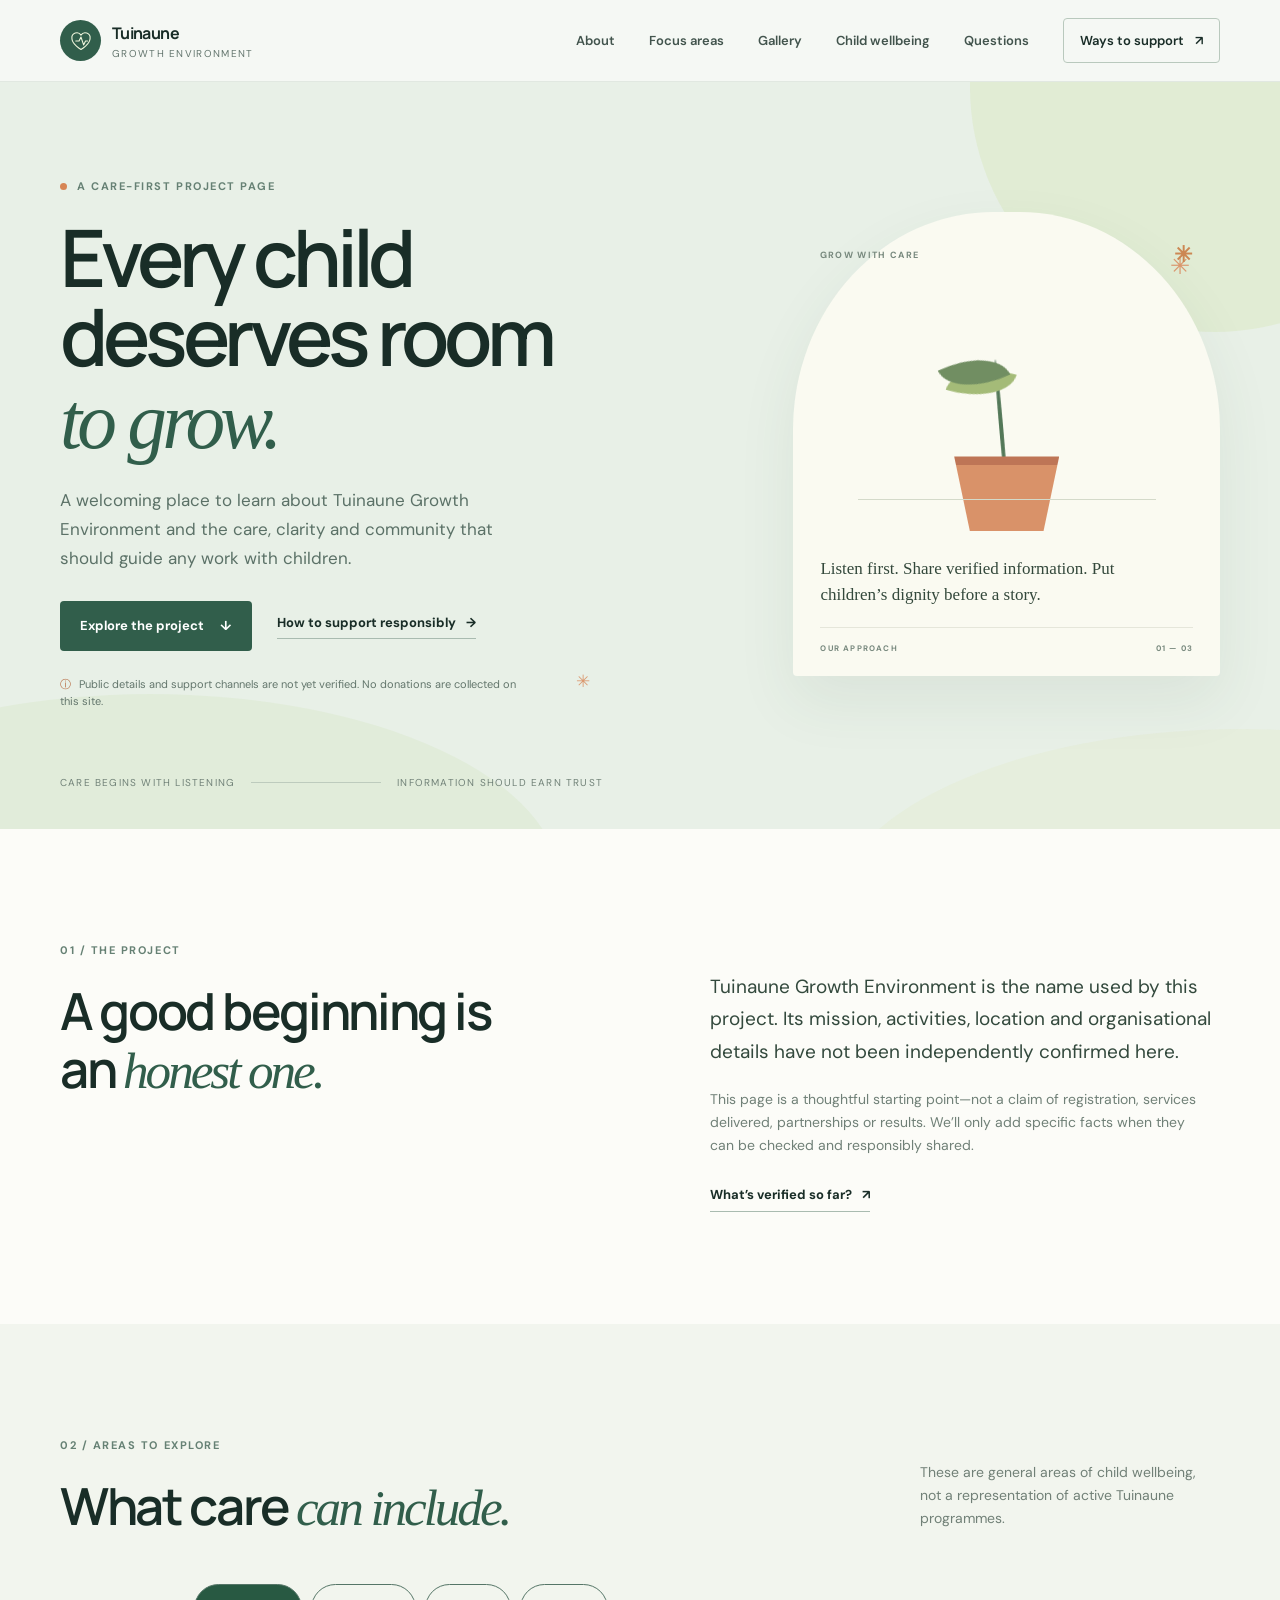
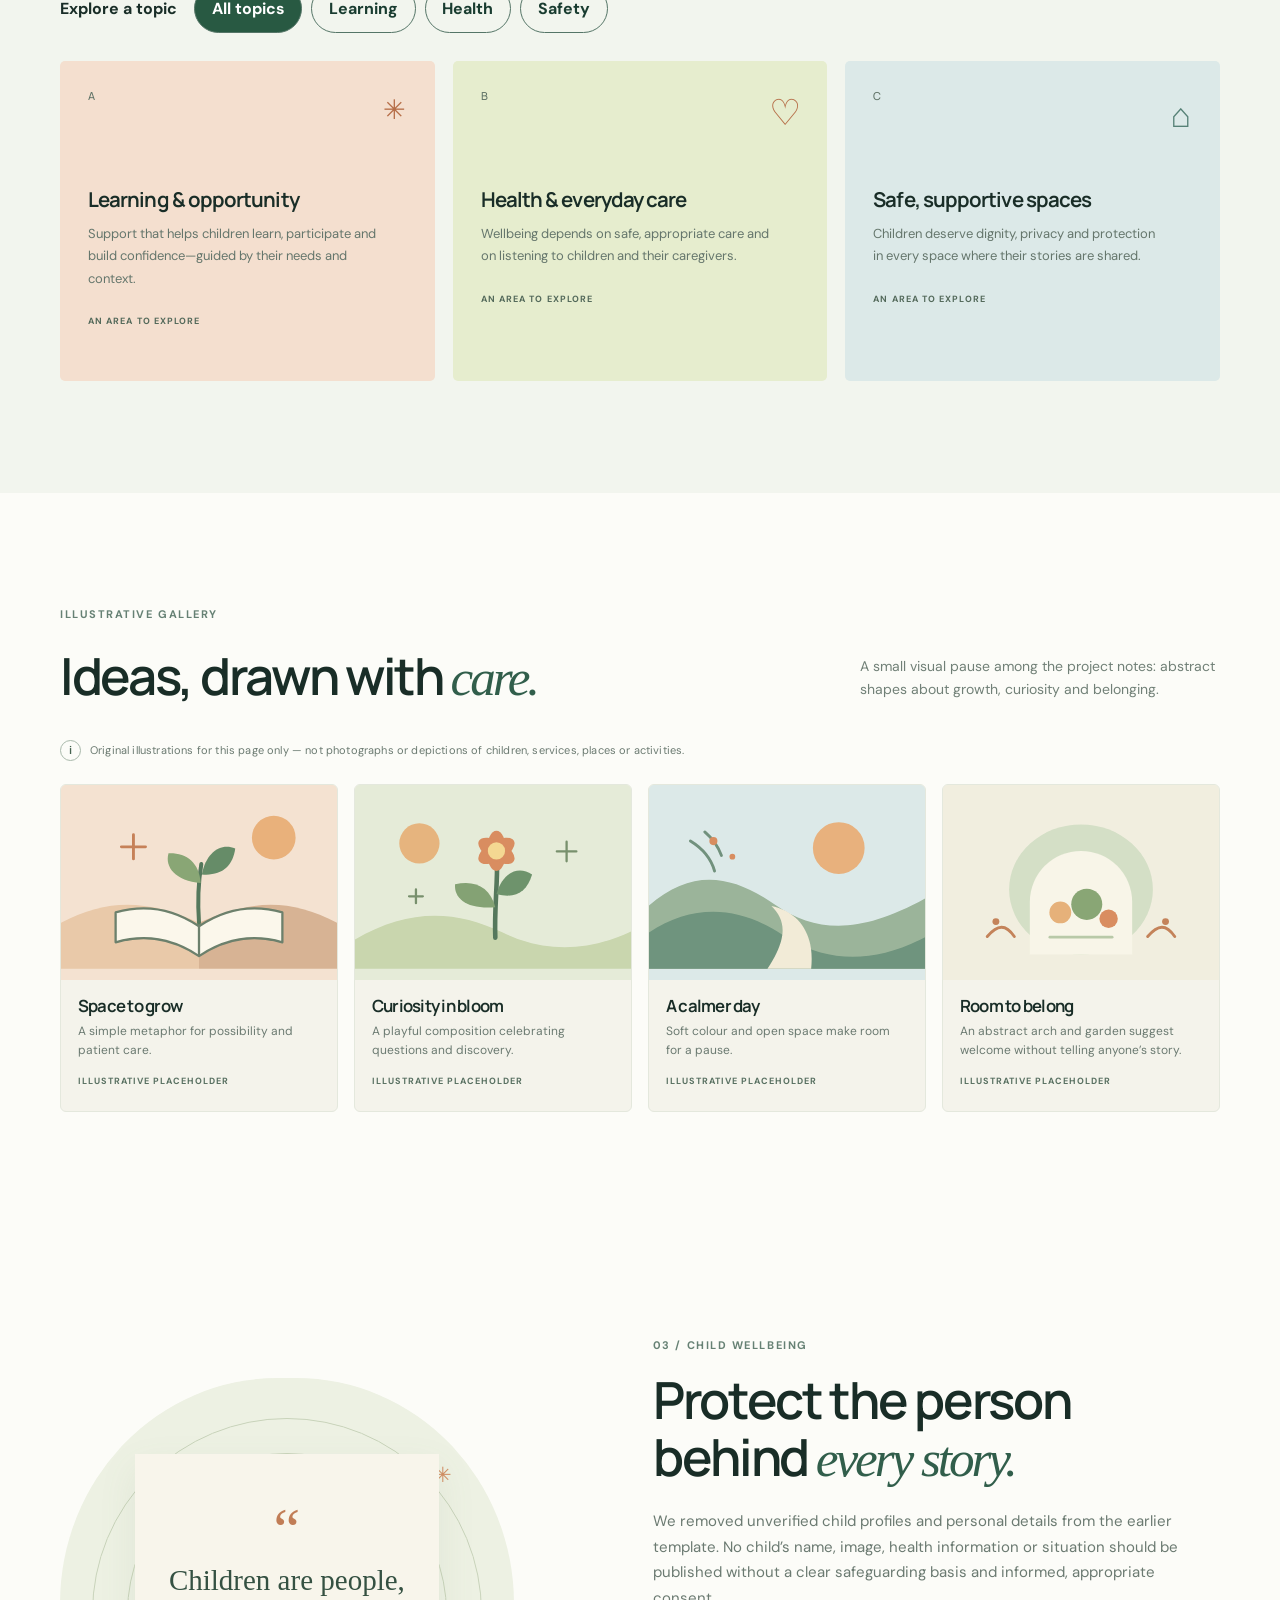
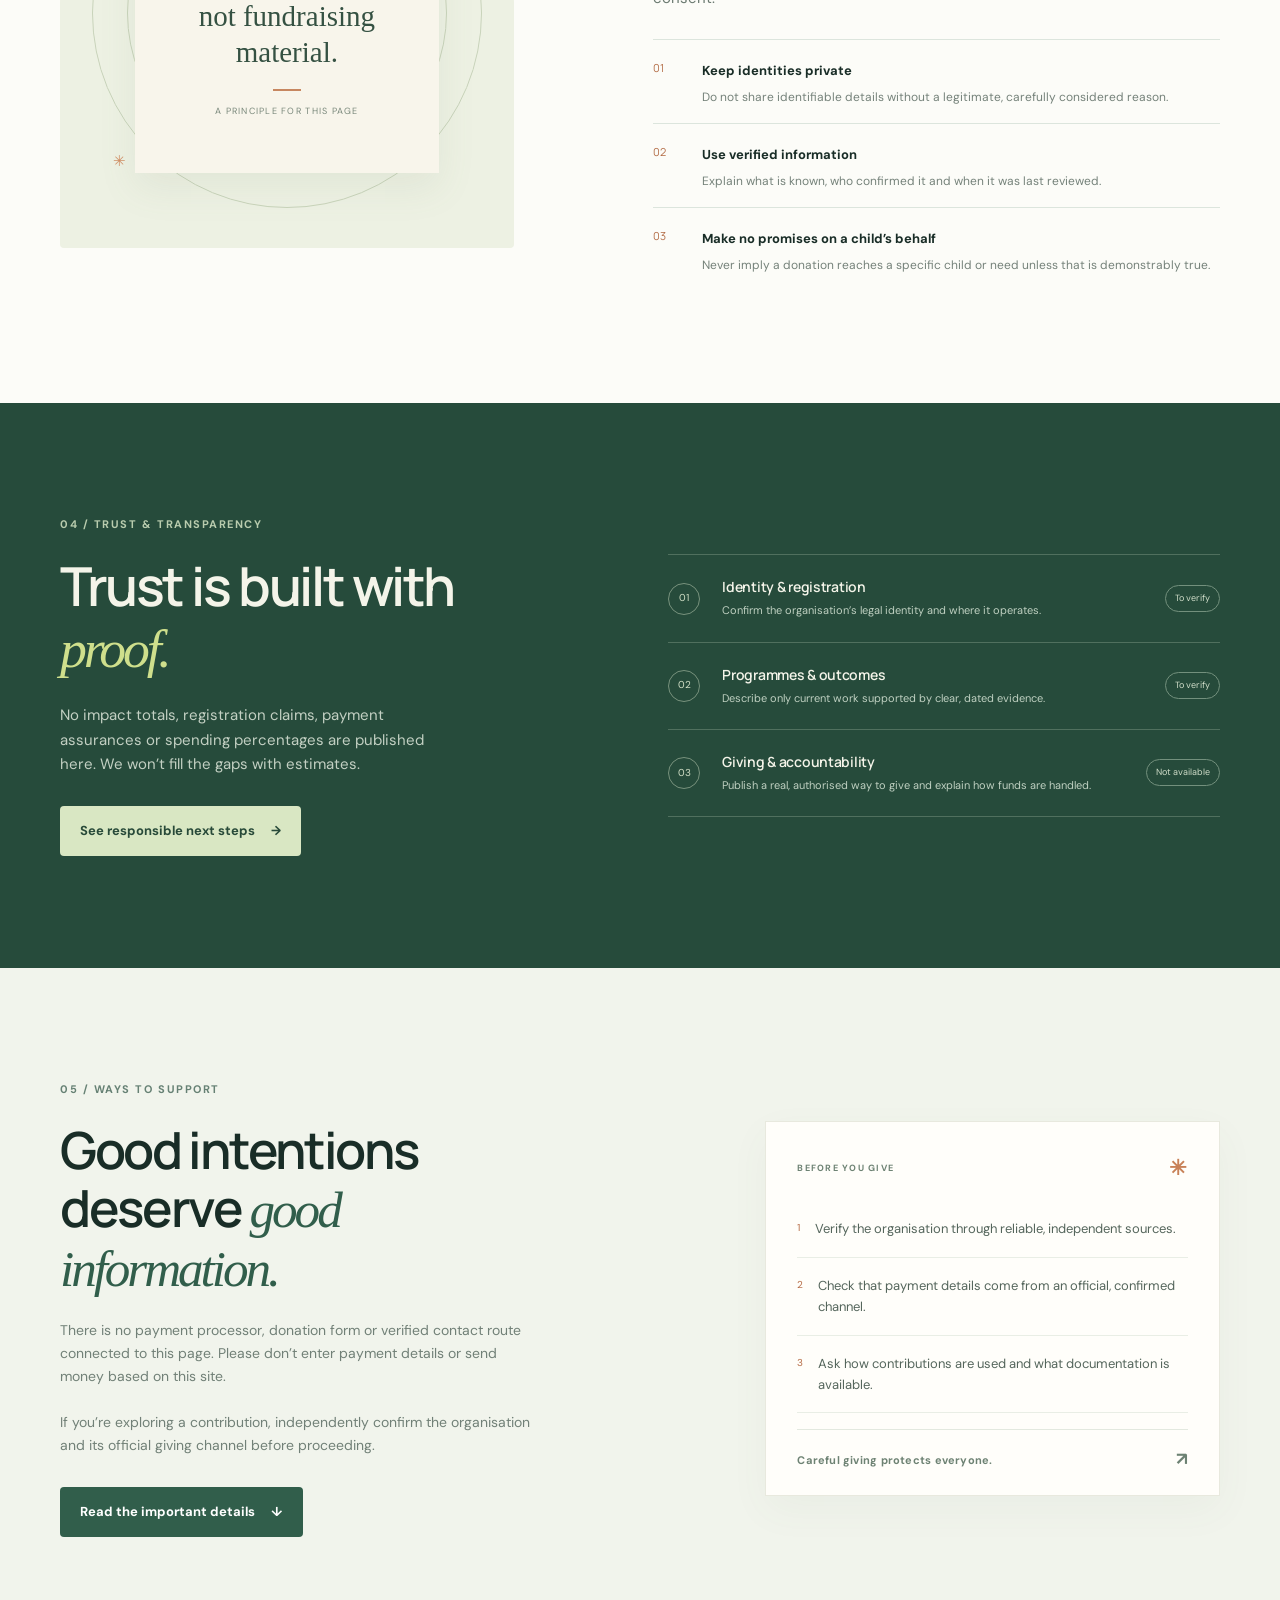
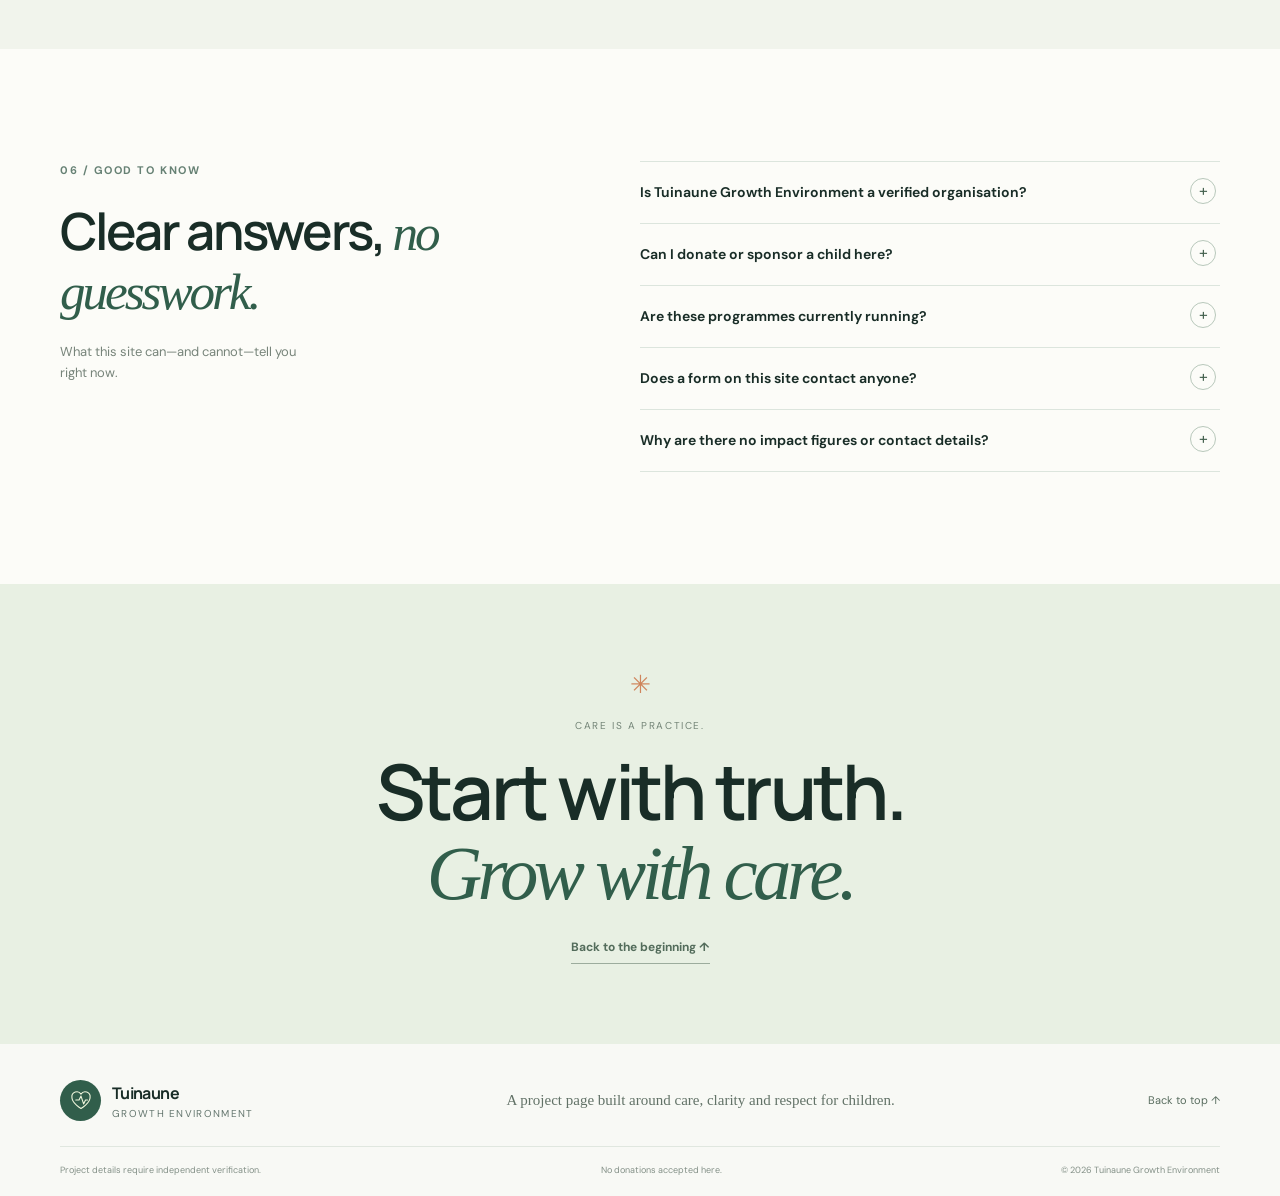
==== commit d31bb424: "Add gallery and refined motion" ====
--- a/mother.html
+++ b/mother.html
@@ -22,7 +22,7 @@
       </a>
       <button class="menu-toggle" type="button" aria-controls="site-nav" aria-expanded="false"><span class="menu-lines" aria-hidden="true"></span><span class="sr-only">Open navigation</span></button>
       <nav id="site-nav" class="site-nav" aria-label="Main navigation">
-        <a href="#about">About</a><a href="#focus">Focus areas</a><a href="#care">Child wellbeing</a><a href="#questions">Questions</a><a class="nav-cta" href="#support">Ways to support <span aria-hidden="true">↗</span></a>
+        <a href="#about">About</a><a href="#focus">Focus areas</a><a href="#gallery">Gallery</a><a href="#care">Child wellbeing</a><a href="#questions">Questions</a><a class="nav-cta" href="#support">Ways to support <span aria-hidden="true">↗</span></a>
       </nav>
     </div>
   </header>
@@ -57,6 +57,19 @@
       </div>
     </section>
 
+    <section class="gallery section-pad" id="gallery" aria-labelledby="gallery-title">
+      <div class="wrap">
+        <div class="gallery-heading"><div><p class="eyebrow">Illustrative gallery</p><h2 id="gallery-title">Ideas, drawn with <em>care.</em></h2></div><p class="gallery-intro">A small visual pause among the project notes: abstract shapes about growth, curiosity and belonging.</p></div>
+        <p class="gallery-note">Original illustrations for this page only — not photographs or depictions of children, services, places or activities.</p>
+        <div class="gallery-grid">
+          <article class="gallery-card"><div class="gallery-art gallery-art-peach"><svg viewBox="0 0 480 300" role="img" aria-labelledby="gallery-title-1 gallery-desc-1"><title id="gallery-title-1">Space to grow</title><desc id="gallery-desc-1">An abstract seedling rising from an open book beneath a soft sun.</desc><circle cx="370" cy="72" r="38" fill="#e9b17b"/><path d="M0 220c83-43 150-40 240 0v80H0z" fill="#e9c9a9"/><path d="M480 220c-83-43-150-40-240 0v80h240z" fill="#d7b394"/><path d="M240 226c-46-31-93-39-145-24v52c52-15 99-7 145 24 46-31 93-39 145-24v-52c-52-15-99-7-145 24Z" fill="#fbf7eb" stroke="#6c806c" stroke-width="4" stroke-linejoin="round"/><path d="M240 223v55" stroke="#6c806c" stroke-width="4"/><path d="M240 220c-3-42-1-72 4-102" fill="none" stroke="#55785c" stroke-width="7" stroke-linecap="round"/><path d="M243 151c-44-4-63-28-56-52 31-1 53 15 56 52Z" fill="#89a675"/><path d="M245 136c7-39 34-56 58-45-4 31-24 48-58 45Z" fill="#668c68"/><path d="M105 88h42M126 67v42" stroke="#c68158" stroke-width="5" stroke-linecap="round"/></svg></div><div class="gallery-card-copy"><h3>Space to grow</h3><p>A simple metaphor for possibility and patient care.</p><span class="gallery-label">Illustrative placeholder</span></div></article>
+          <article class="gallery-card"><div class="gallery-art gallery-art-sage"><svg viewBox="0 0 480 300" role="img" aria-labelledby="gallery-title-2 gallery-desc-2"><title id="gallery-title-2">Curiosity in bloom</title><desc id="gallery-desc-2">A stylised flower, curved leaves and small geometric sparks.</desc><circle cx="112" cy="82" r="35" fill="#e6b47e"/><path d="M0 249c92-54 174-52 257-12 68 33 143 36 223-2v65H0z" fill="#c9d6ae"/><path d="M244 246c-2-50 4-93 3-133" fill="none" stroke="#55785c" stroke-width="8" stroke-linecap="round"/><path d="M244 193c-48 4-72-14-70-40 35-8 61 5 70 40Z" fill="#84a274"/><path d="M246 170c11-38 38-50 62-34-9 31-30 43-62 34Z" fill="#6e936c"/><g fill="#d98d60"><ellipse cx="246" cy="95" rx="17" ry="35"/><ellipse cx="246" cy="95" rx="17" ry="35" transform="rotate(60 246 95)"/><ellipse cx="246" cy="95" rx="17" ry="35" transform="rotate(120 246 95)"/></g><circle cx="246" cy="95" r="15" fill="#f4d892"/><path d="M351 96h34M368 79v34M94 174h24M106 162v24" stroke="#78906d" stroke-width="4" stroke-linecap="round"/></svg></div><div class="gallery-card-copy"><h3>Curiosity in bloom</h3><p>A playful composition celebrating questions and discovery.</p><span class="gallery-label">Illustrative placeholder</span></div></article>
+          <article class="gallery-card"><div class="gallery-art gallery-art-blue"><svg viewBox="0 0 480 300" role="img" aria-labelledby="gallery-title-3 gallery-desc-3"><title id="gallery-title-3">A calmer day</title><desc id="gallery-desc-3">An abstract sun, layered hills and a quiet, winding path.</desc><circle cx="330" cy="90" r="45" fill="#e8b17d"/><path d="M0 190c75-65 144-54 220-1 70 48 146 52 260-11v122H0z" fill="#9bb49a"/><path d="M0 237c78-52 159-45 232 4 70 47 156 53 248 4v55H0z" fill="#6f947e"/><path d="M206 300c35-53 33-83 7-109 42 9 76 42 69 109Z" fill="#f2ebd7"/><path d="M72 78c23 14 36 31 42 52M97 62c14 12 23 25 29 41" fill="none" stroke="#71917d" stroke-width="5" stroke-linecap="round"/><circle cx="112" cy="78" r="7" fill="#d88d60"/><circle cx="145" cy="105" r="5" fill="#d88d60"/></svg></div><div class="gallery-card-copy"><h3>A calmer day</h3><p>Soft colour and open space make room for a pause.</p><span class="gallery-label">Illustrative placeholder</span></div></article>
+          <article class="gallery-card"><div class="gallery-art gallery-art-cream"><svg viewBox="0 0 480 300" role="img" aria-labelledby="gallery-title-4 gallery-desc-4"><title id="gallery-title-4">Room to belong</title><desc id="gallery-desc-4">A welcoming abstract arch surrounding a cluster of geometric shapes.</desc><rect x="115" y="49" width="250" height="226" rx="125" fill="#d4dfc6"/><path d="M151 275v-91a89 89 0 0 1 178 0v91" fill="#f8f5e8"/><circle cx="204" cy="202" r="19" fill="#e6b17a"/><circle cx="250" cy="188" r="27" fill="#89a675"/><circle cx="288" cy="213" r="16" fill="#d98d60"/><path d="M186 245h108" stroke="#b9c9a8" stroke-width="5" stroke-linecap="round"/><path d="M77 244c18-21 32-22 47 0M356 244c18-21 32-22 47 0" fill="none" stroke="#c4835a" stroke-width="5" stroke-linecap="round"/><circle cx="92" cy="218" r="6" fill="#c4835a"/><circle cx="387" cy="218" r="6" fill="#c4835a"/></svg></div><div class="gallery-card-copy"><h3>Room to belong</h3><p>An abstract arch and garden suggest welcome without telling anyone’s story.</p><span class="gallery-label">Illustrative placeholder</span></div></article>
+        </div>
+      </div>
+    </section>
+
     <section class="care section-pad" id="care"><div class="wrap care-layout"><div class="care-visual"><div class="care-quote"><span class="quote-mark">“</span><p>Children are people, not fundraising material.</p><span class="quote-rule"></span><small>A principle for this page</small></div><div class="care-orbit orbit-one"></div><div class="care-orbit orbit-two"></div><span class="care-star star-one">✳</span><span class="care-star star-two">✳</span></div><div class="care-copy"><p class="eyebrow">03 / Child wellbeing</p><h2>Protect the person behind <em>every story.</em></h2><p class="large-copy">We removed unverified child profiles and personal details from the earlier template. No child’s name, image, health information or situation should be published without a clear safeguarding basis and informed, appropriate consent.</p><ul class="care-list"><li><span>01</span><div><strong>Keep identities private</strong><p>Do not share identifiable details without a legitimate, carefully considered reason.</p></div></li><li><span>02</span><div><strong>Use verified information</strong><p>Explain what is known, who confirmed it and when it was last reviewed.</p></div></li><li><span>03</span><div><strong>Make no promises on a child’s behalf</strong><p>Never imply a donation reaches a specific child or need unless that is demonstrably true.</p></div></li></ul></div></div></section>
 
     <section class="clarity section-pad" id="impact"><div class="wrap clarity-inner"><div><p class="eyebrow">04 / Trust & transparency</p><h2>Trust is built with <em>proof.</em></h2><p class="clarity-lede">No impact totals, registration claims, payment assurances or spending percentages are published here. We won’t fill the gaps with estimates.</p><a class="button button-light" href="#support">See responsible next steps <span aria-hidden="true">→</span></a></div><div class="proof-list"><div class="proof-item"><span class="proof-icon">01</span><div><h3>Identity & registration</h3><p>Confirm the organisation’s legal identity and where it operates.</p></div><span class="proof-status">To verify</span></div><div class="proof-item"><span class="proof-icon">02</span><div><h3>Programmes & outcomes</h3><p>Describe only current work supported by clear, dated evidence.</p></div><span class="proof-status">To verify</span></div><div class="proof-item"><span class="proof-icon">03</span><div><h3>Giving & accountability</h3><p>Publish a real, authorised way to give and explain how funds are handled.</p></div><span class="proof-status">Not available</span></div></div></div></section>
--- a/styles.css
+++ b/styles.css
@@ -16,3 +16,17 @@
 
 /* Accessible client-side topic filters */
 .topic-filters{display:flex;flex-wrap:wrap;gap:.55rem;align-items:center;margin:0 0 1.75rem}.topic-filters>span{font-weight:700;margin-right:.5rem}.topic-filter{min-height:44px;padding:.65rem 1.05rem;border:1px solid #557567;border-radius:999px;background:transparent;color:#193c30;font:inherit;font-weight:700;cursor:pointer}.topic-filter:hover,.topic-filter.active{background:#285942;color:#fff}.topic-filter:focus-visible{outline:3px solid #dc8a54;outline-offset:3px}.focus-card[hidden]{display:none}
+
+
+/* Illustrative placeholder gallery and polished interaction states */
+.gallery{background:#fcfcf8}.gallery-heading{display:flex;align-items:end;justify-content:space-between;gap:36px;margin-bottom:34px}.gallery-heading h2{max-width:560px}.gallery-intro{max-width:360px;margin:0 0 5px;color:#718077;font-size:14px}.gallery-note{display:flex;align-items:center;gap:9px;margin:0 0 23px;color:#6b7a71;font-size:11px;letter-spacing:.015em}.gallery-note::before{content:'i';display:grid;place-items:center;width:19px;height:19px;border:1px solid #a9b9ab;border-radius:50%;font-family:var(--display);font-size:11px;font-weight:700;color:#45624f}.gallery-grid{display:grid;grid-template-columns:repeat(4,minmax(0,1fr));gap:16px}.gallery-card{min-width:0;background:#f4f3eb;border:1px solid #e4e8dd;border-radius:6px;overflow:hidden;transition:transform .28s var(--ease),box-shadow .28s var(--ease),border-color .28s}.gallery-art{height:195px;display:grid;place-items:center;overflow:hidden}.gallery-art svg{display:block;width:100%;height:100%;transition:transform .45s var(--ease)}.gallery-art-peach{background:#f4e2d1}.gallery-art-sage{background:#e5ebd8}.gallery-art-blue{background:#dce9e8}.gallery-art-cream{background:#f1eedf}.gallery-card-copy{padding:17px 17px 18px}.gallery-card h3{font-size:1.05rem;margin:0 0 6px}.gallery-card p{font-size:12px;color:#6b7a71;line-height:1.6;margin:0}.gallery-label{display:inline-block;margin-top:14px;color:#587061;font-size:9px;font-weight:700;letter-spacing:.11em;text-transform:uppercase}.gallery-card:hover{transform:translateY(-5px);box-shadow:0 16px 34px rgba(52,86,66,.1);border-color:#c6d3c7}.gallery-card:hover .gallery-art svg{transform:scale(1.035)}.button:active,.nav-cta:active,.topic-filter:active{transform:translateY(1px)}.site-nav>a:focus-visible,.text-link:focus-visible,.under-link:focus-visible,.closing-link:focus-visible,.footer-up:focus-visible{outline:3px solid #bf6f48;outline-offset:5px;border-radius:3px}.gallery-card:focus-within{outline:3px solid #bf6f48;outline-offset:4px}
+@media(max-width:900px){.gallery-grid{grid-template-columns:repeat(2,minmax(0,1fr))}.gallery-art{height:210px}}
+@media(max-width:700px){.gallery-heading{display:block;margin-bottom:23px}.gallery-intro{margin-top:15px}.gallery-grid{gap:12px}.gallery-art{height:clamp(135px,42vw,205px)}.gallery-card-copy{padding:14px 13px 15px}.gallery-card h3{font-size:1rem}.gallery-card p{font-size:11px}.gallery-label{font-size:8px;margin-top:11px}}
+@media(max-width:390px){.gallery-grid{grid-template-columns:1fr}.gallery-art{height:210px}}
+@media(hover:none){.gallery-card:hover{transform:none;box-shadow:none}.gallery-card:active{transform:scale(.99)}}
+@media(prefers-reduced-motion:reduce){.gallery-card,.gallery-art svg{transition:none!important}.gallery-card:hover,.gallery-card:hover .gallery-art svg{transform:none}}
+
+/* A one-time, low-distance entrance adds life without hiding page content. */
+@keyframes hero-settle{from{transform:translateY(12px)}to{transform:translateY(0)}}
+.hero-card{animation:hero-settle .7s var(--ease) both}
+@media(prefers-reduced-motion:reduce){.hero-card{animation:none!important}}
